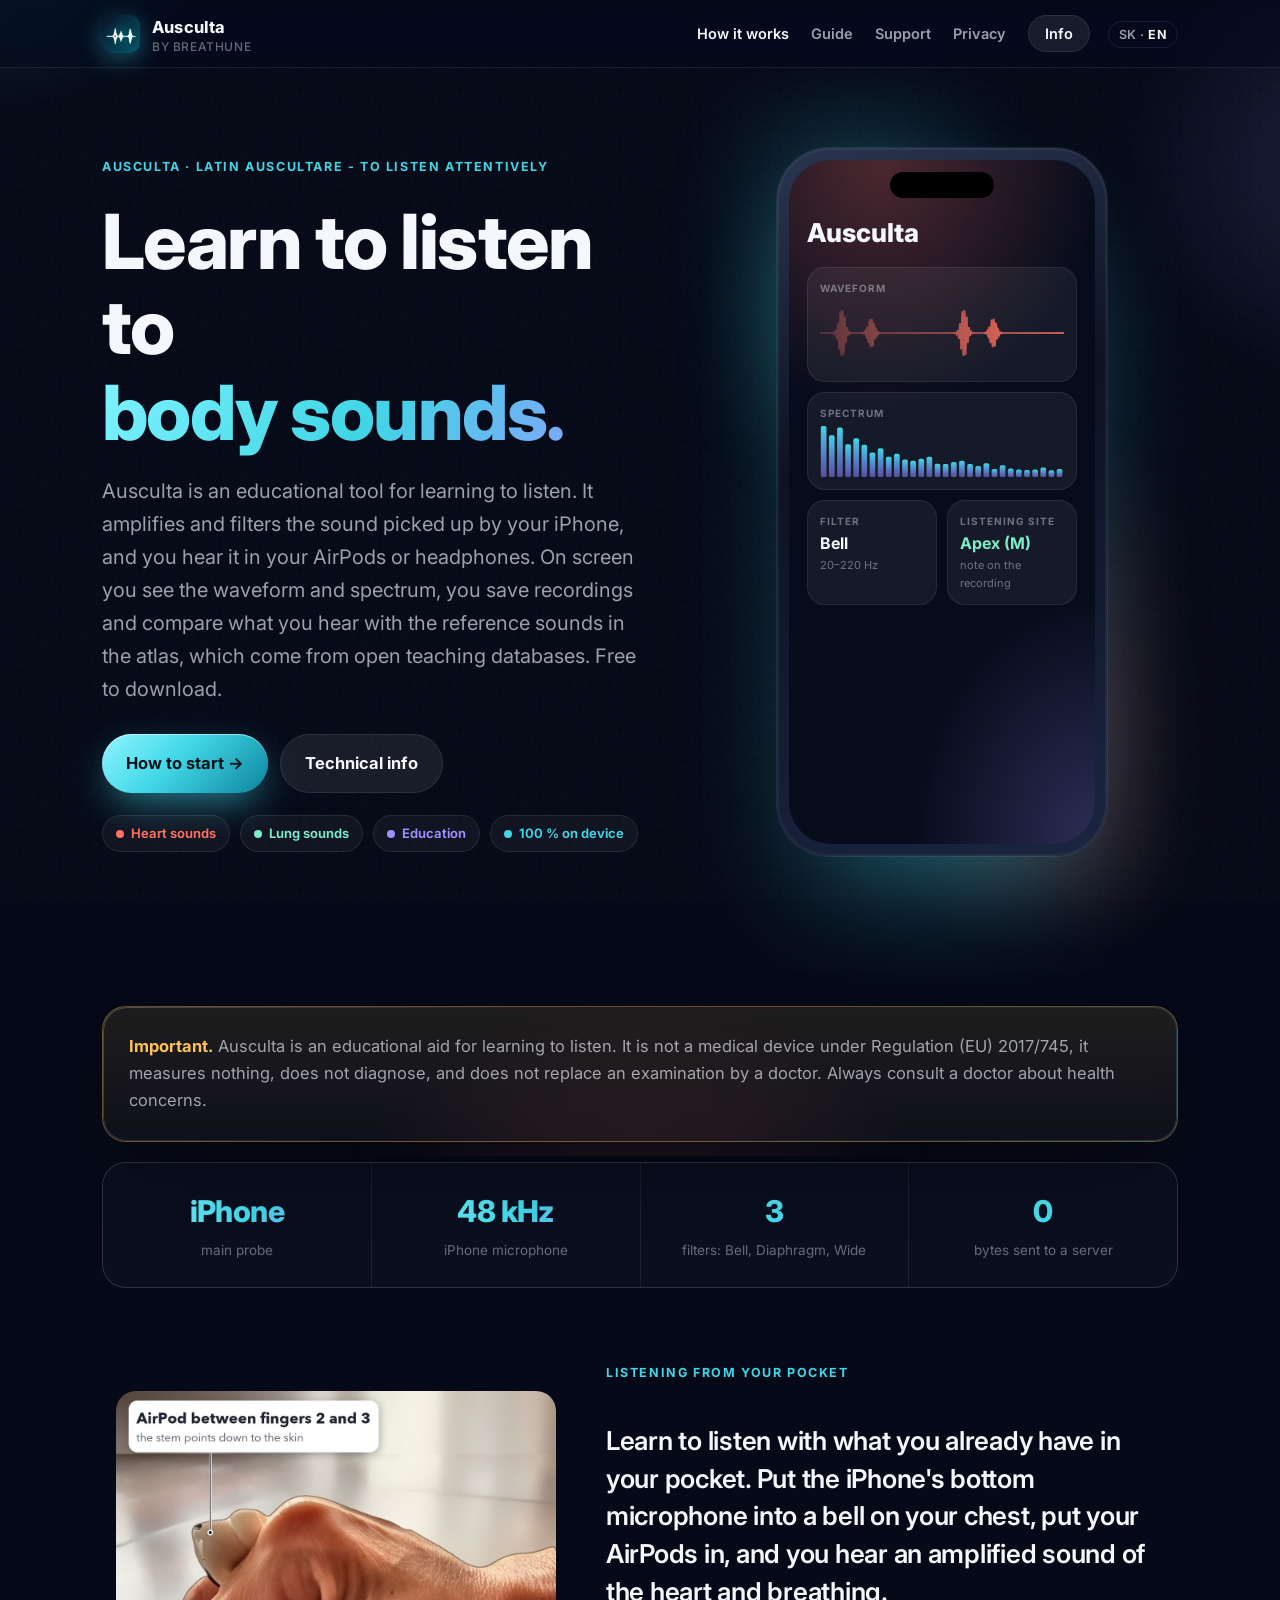
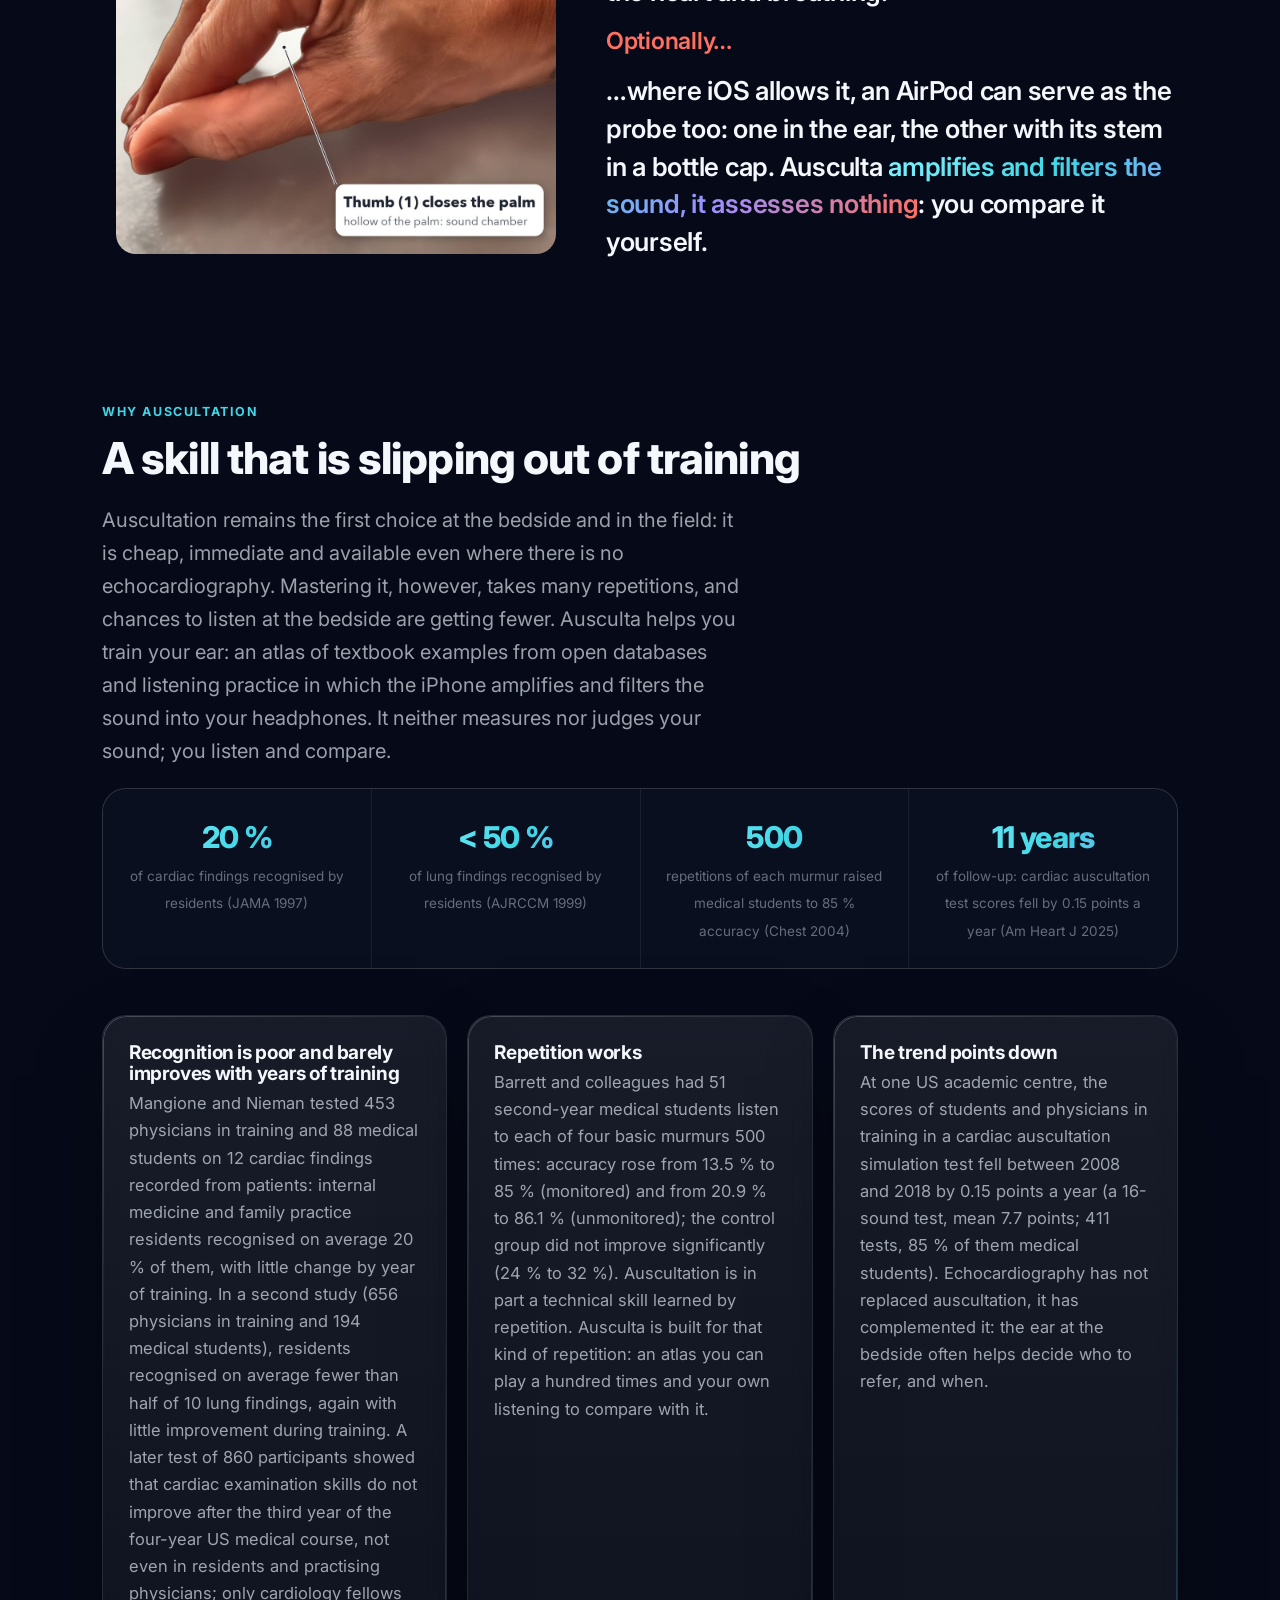
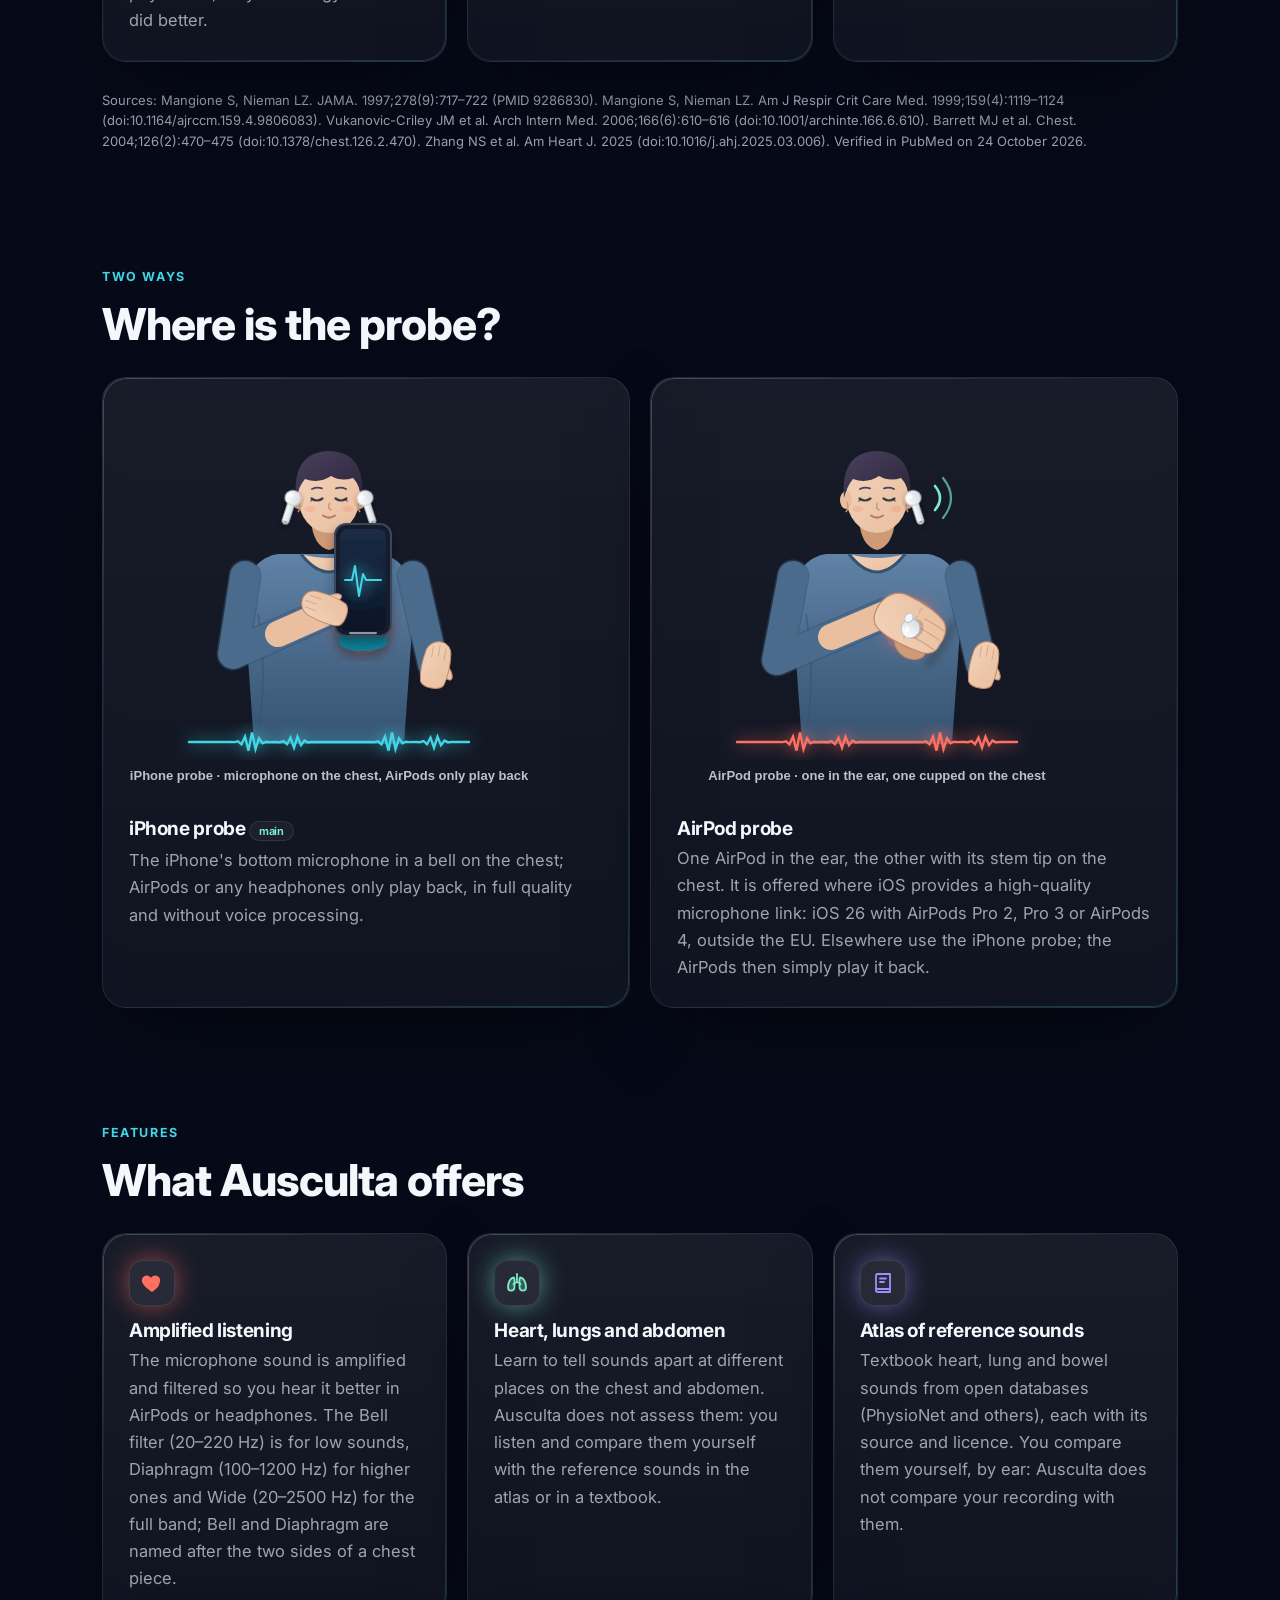
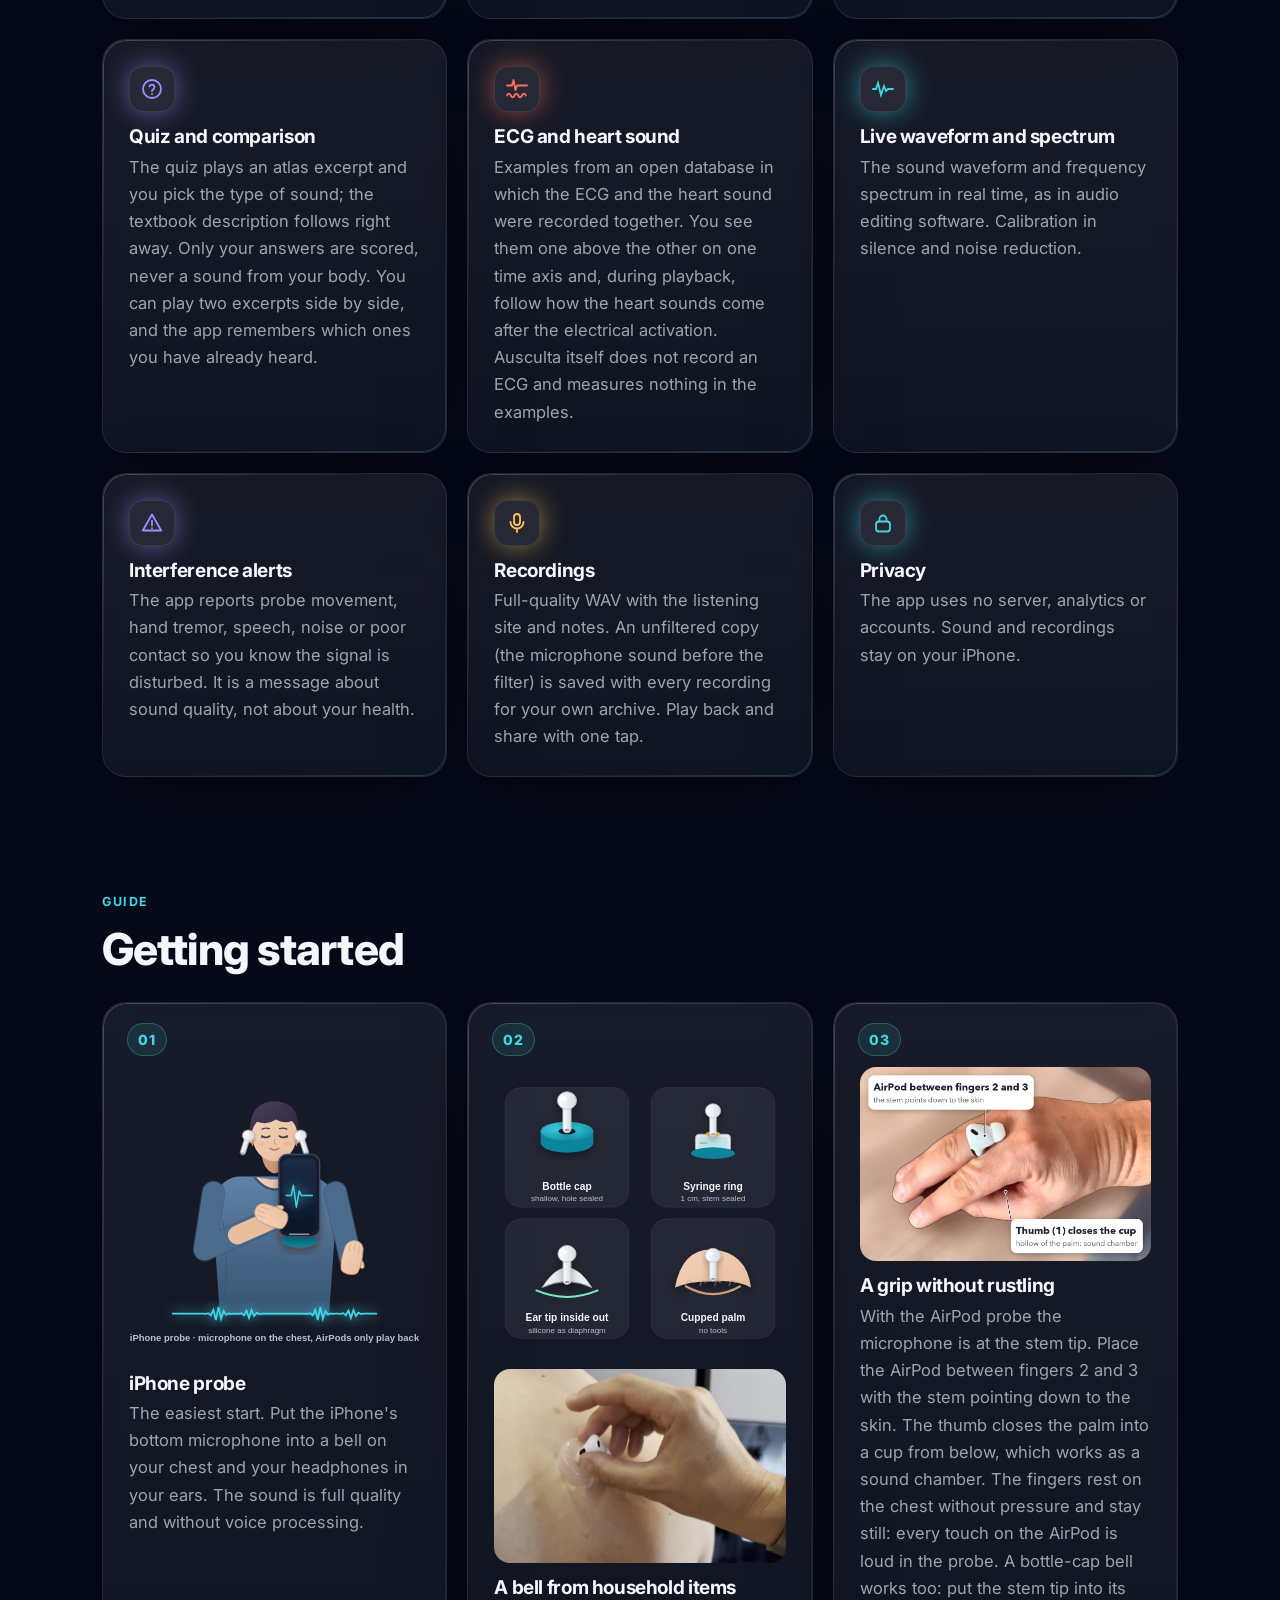
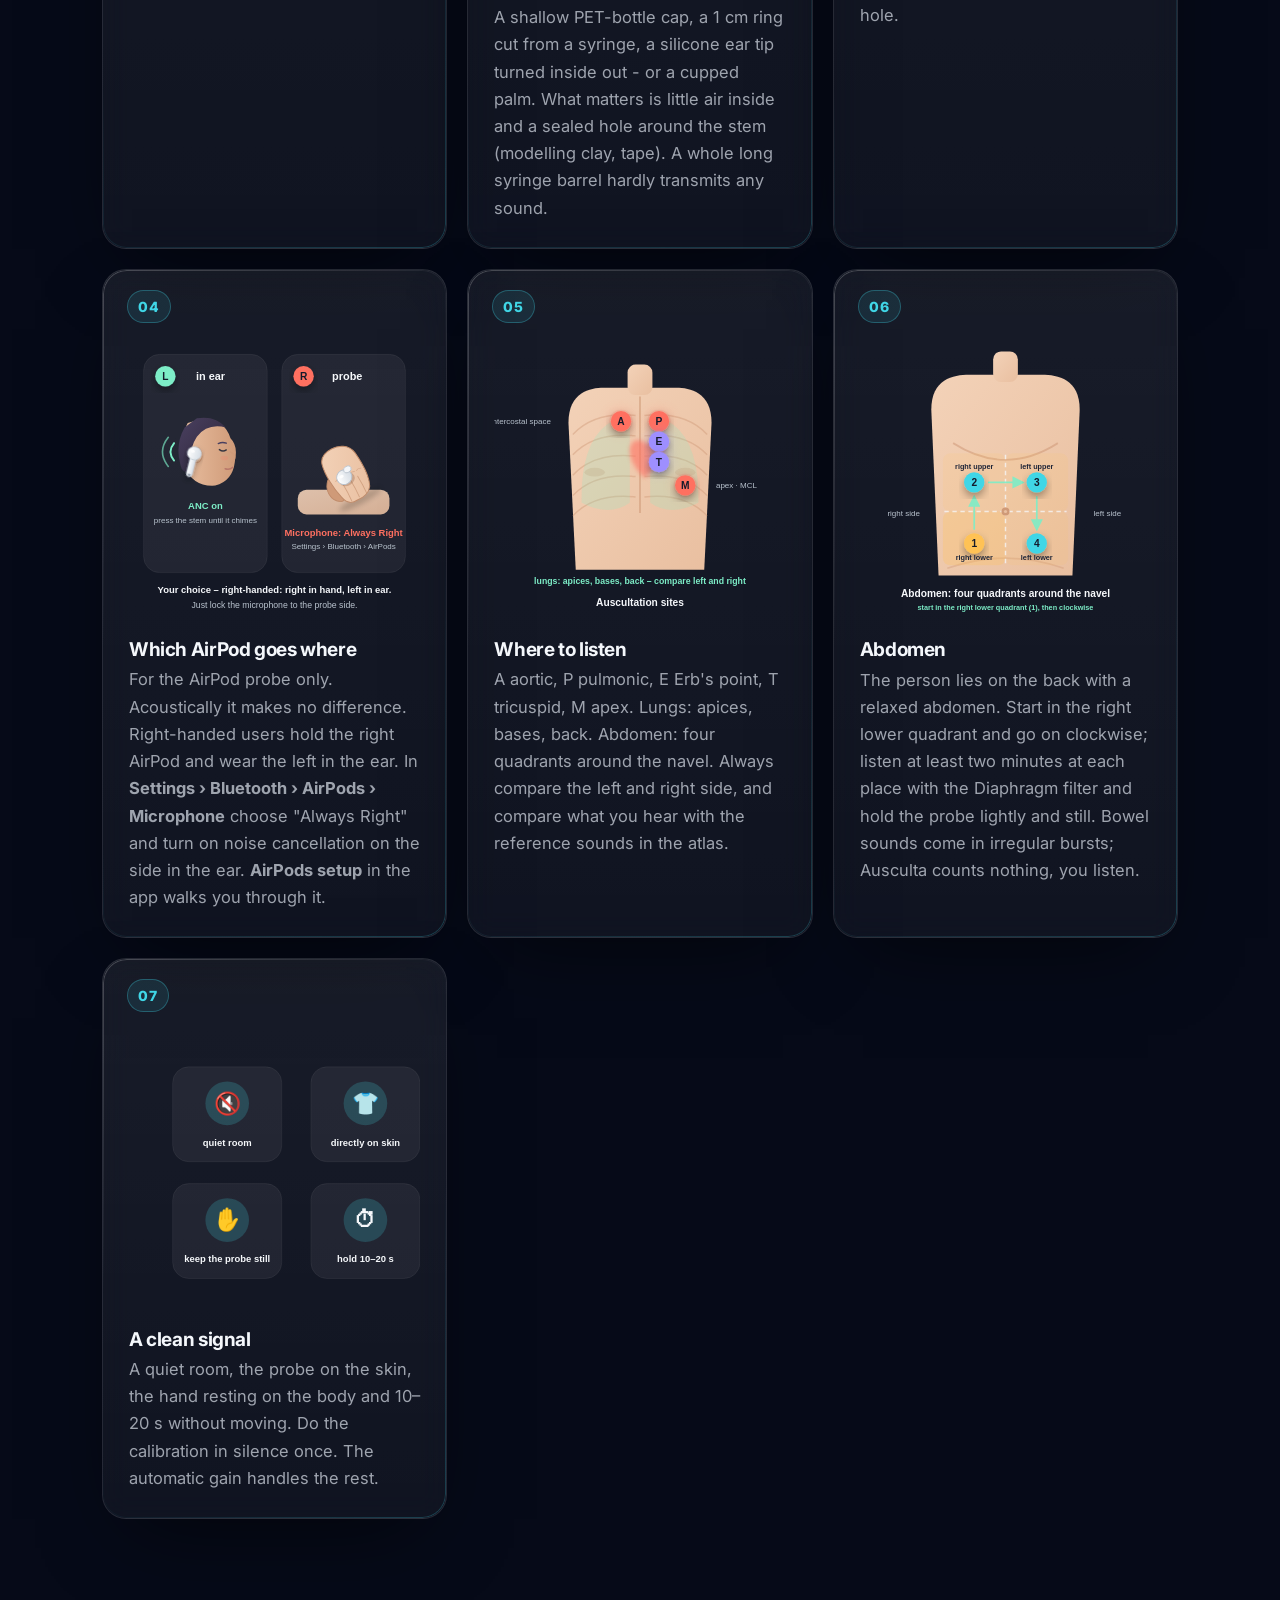
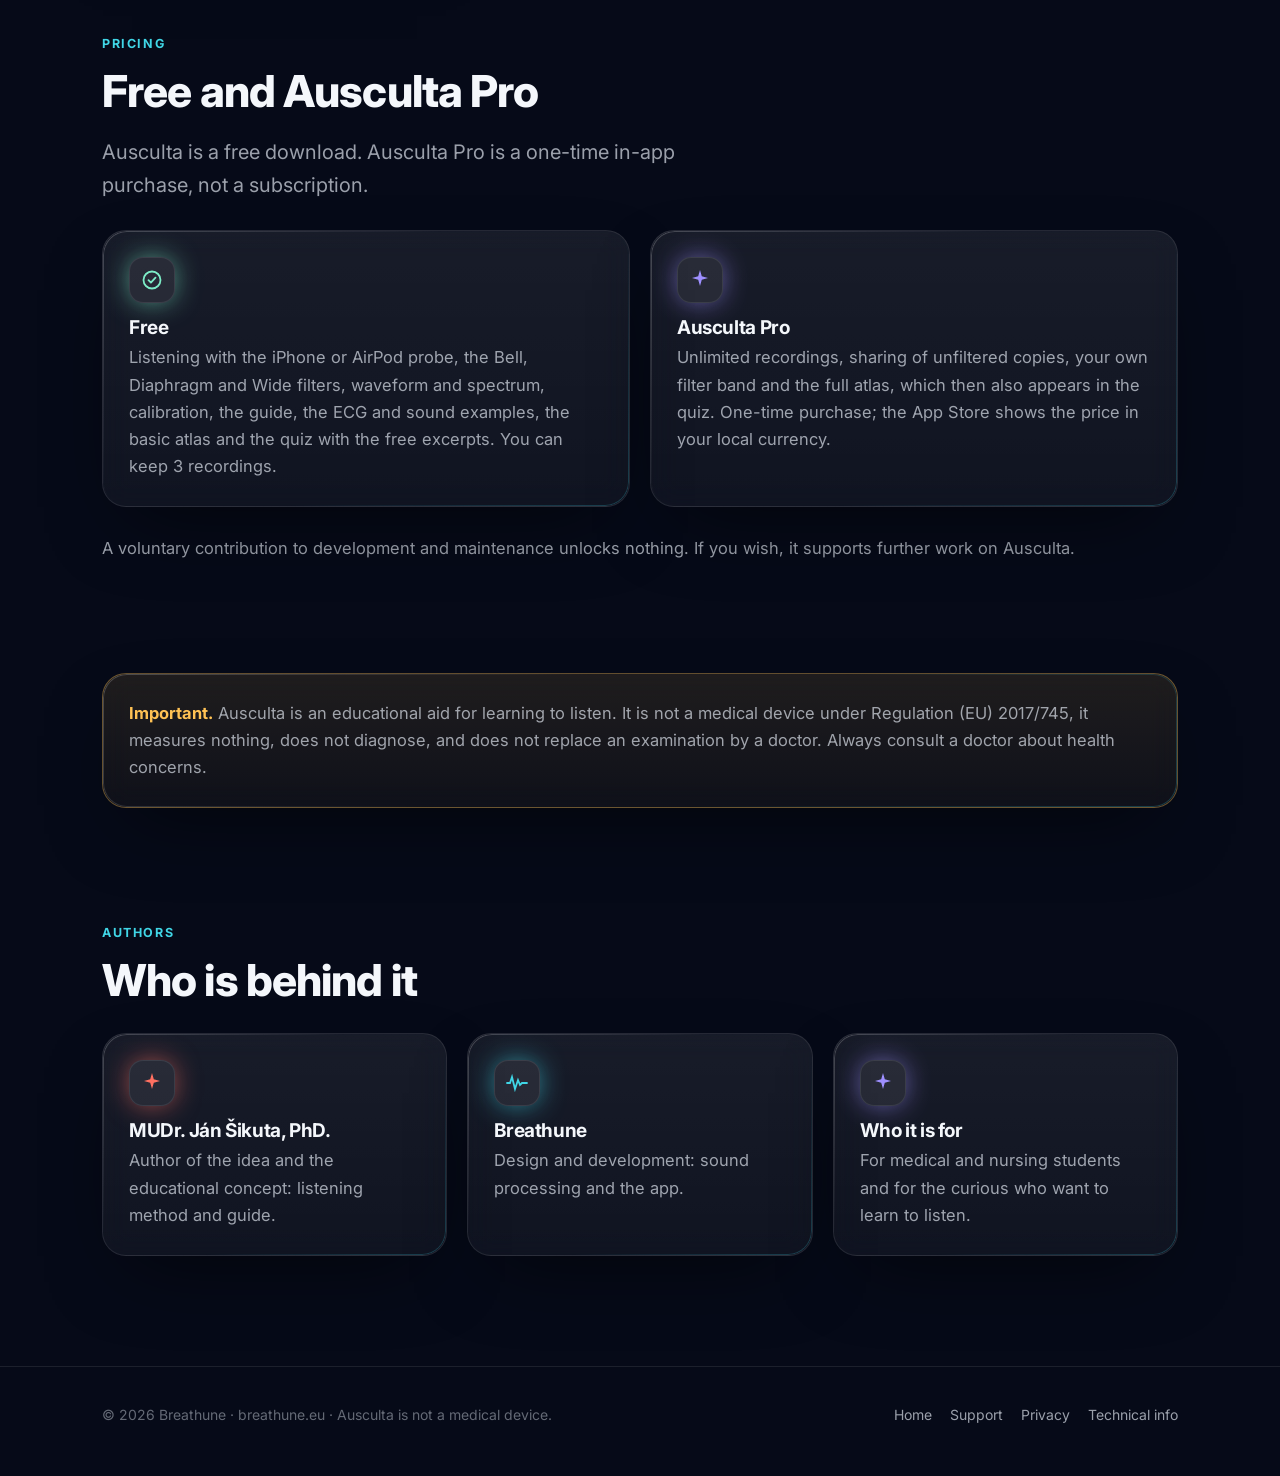
==== en/index.html @ 0be6cdd2 "Návod: fotka AirPodu v zvone" ====
<!doctype html>
<html lang="en">
<head>
<meta charset="utf-8">
<meta name="viewport" content="width=device-width,initial-scale=1,viewport-fit=cover">
<title>Ausculta - Auscultation Atlas | Breathune</title>
<meta name="description" content="Ausculta is an educational aid for learning to listen: amplified and filtered listening through iPhone and AirPods, waveform, spectrum, recordings and an atlas of reference sounds from open teaching databases. Not a medical device.">
<meta name="theme-color" content="#060a18">
<meta property="og:title" content="Ausculta - Auscultation Atlas | Breathune">
<meta property="og:description" content="Ausculta is an educational aid for learning to listen: amplified and filtered listening through iPhone and AirPods, waveform, spectrum, recordings and an atlas of reference sounds from open teaching databases. Not a medical device.">
<meta property="og:image" content="../assets/icon.png">
<link rel="icon" href="../assets/icon.png">
<link rel="apple-touch-icon" href="../assets/icon.png">
<link rel="preconnect" href="https://fonts.googleapis.com"><link rel="preconnect" href="https://fonts.gstatic.com" crossorigin>
<link href="https://fonts.googleapis.com/css2?family=Inter:wght@400;500;600;700;800&display=swap" rel="stylesheet">
<link rel="stylesheet" href="../assets/style.css">
<link rel="alternate" hreflang="sk" href="../index.html"><link rel="alternate" hreflang="en" href="../en/index.html">
</head>
<body>
<header class="nav"><div class="wrap">
<a class="brand" href="index.html"><img src="../assets/icon.png" alt=""><span>Ausculta<small>by Breathune</small></span></a>
<nav><a href="index.html#ako" class="on">How it works</a><a href="index.html#navod">Guide</a><a href="support.html">Support</a><a href="privacy.html">Privacy</a><a href="methodology.html" class="cta">Info</a><a class="lang" href="../index.html" hreflang="sk" lang="sk" aria-label="Slovenská verzia">SK · <b>EN</b></a></nav>
</div></header>

<main class="wrap">

<section class="hero">
  <div class="reveal">
    <span class="eyebrow">Ausculta · Latin auscultare - to listen attentively</span>
    <h1>Learn to listen to<br><span class="grad">body sounds.</span></h1>
    <p class="lead">Ausculta is an educational tool for learning to listen. It amplifies and filters the sound picked up by your iPhone, and you hear it in your AirPods or headphones. On screen you see the waveform and spectrum, you save recordings and compare what you hear with the reference sounds in the atlas, which come from open teaching databases. Free to download.</p>
    <div class="actions">
      <a class="btn" href="#navod">How to start →</a>
      <a class="btn ghost" href="methodology.html">Technical info</a>
    </div>
    <div class="badges">
      <span class="pill coral"><i style="background:var(--coral)"></i>Heart sounds</span>
      <span class="pill mint"><i style="background:var(--mint)"></i>Lung sounds</span>
      <span class="pill violet"><i style="background:var(--violet)"></i>Education</span>
      <span class="pill teal"><i style="background:var(--teal)"></i>100 % on device</span>
    </div>
  </div>

  <div class="phone reveal" aria-hidden="true">
    <div class="orbs"></div>
    <div class="screen">
      <div class="island"></div>
      <div class="title">Ausculta</div>
      <div class="mini"><div class="lbl">Waveform</div><div class="ecg" style="height:72px"><svg viewBox="0 0 600 96" preserveAspectRatio="none"><defs><linearGradient id="g" x1="0" x2="1"><stop offset="0" stop-color="#ff7061" stop-opacity=".25"/><stop offset=".5" stop-color="#ff7061"/><stop offset="1" stop-color="#ffd0c9"/></linearGradient></defs><polyline points="0.0,48.0 0.5,48.0 1.0,48.0 1.5,48.0 2.0,48.0 2.5,48.0 3.0,48.0 3.5,48.0 4.0,48.0 4.5,48.0 5.0,48.0 5.5,48.0 6.0,48.0 6.5,48.0 7.0,48.0 7.5,48.0 8.0,48.0 8.5,48.0 9.0,48.0 9.5,48.0 10.0,48.0 10.5,48.0 11.0,48.0 11.5,48.0 12.0,48.0 12.5,48.0 13.0,48.0 13.5,48.0 14.0,47.9 14.5,48.0 15.0,48.2 15.5,48.2 16.0,47.9 16.5,47.4 17.0,47.5 17.5,48.6 18.0,49.8 18.5,48.9 19.0,45.7 19.5,43.8 20.0,47.3 20.5,54.2 21.0,55.8 21.5,46.6 22.0,34.9 22.5,36.8 23.0,55.0 23.5,69.8 24.0,59.8 24.5,32.1 25.0,19.1 25.5,40.2 26.0,73.3 26.5,78.5 27.0,48.0 27.5,17.5 28.0,22.7 28.5,55.8 29.0,76.9 29.5,63.9 30.0,36.2 30.5,26.2 31.0,41.0 31.5,59.2 32.0,61.1 32.5,49.4 33.0,40.2 33.5,41.8 34.0,48.7 34.5,52.2 35.0,50.3 35.5,47.1 36.0,46.2 36.5,47.4 37.0,48.5 37.5,48.6 38.0,48.1 38.5,47.8 39.0,47.8 39.5,48.0 40.0,48.1 40.5,48.0 41.0,48.0 41.5,48.0 42.0,48.0 42.5,48.0 43.0,48.0 43.5,48.0 44.0,48.0 44.5,48.0 45.0,48.0 45.5,48.0 46.0,48.0 46.5,48.0 47.0,48.0 47.5,48.0 48.0,48.0 48.5,48.0 49.0,48.0 49.5,48.0 50.0,48.0 50.5,48.0 51.0,48.1 51.5,48.1 52.0,47.9 52.5,47.6 53.0,47.7 53.5,48.4 54.0,49.1 54.5,48.6 55.0,46.6 55.5,45.4 56.0,47.6 56.5,51.8 57.0,52.8 57.5,47.1 58.0,39.9 58.5,41.1 59.0,52.3 59.5,61.5 60.0,55.3 60.5,38.1 61.0,30.1 61.5,43.2 62.0,63.7 62.5,66.9 63.0,48.0 63.5,29.1 64.0,32.3 64.5,52.8 65.0,65.9 65.5,57.9 66.0,40.7 66.5,34.5 67.0,43.7 67.5,54.9 68.0,56.1 68.5,48.9 69.0,43.2 69.5,44.2 70.0,48.4 70.5,50.6 71.0,49.4 71.5,47.4 72.0,46.9 72.5,47.6 73.0,48.3 73.5,48.4 74.0,48.1 74.5,47.9 75.0,47.9 75.5,48.0 76.0,48.0 76.5,48.0 77.0,48.0 77.5,48.0 78.0,48.0 78.5,48.0 79.0,48.0 79.5,48.0 80.0,48.0 80.5,48.0 81.0,48.0 81.5,48.0 82.0,48.0 82.5,48.0 83.0,48.0 83.5,48.0 84.0,48.0 84.5,48.0 85.0,48.0 85.5,48.0 86.0,48.0 86.5,48.0 87.0,48.0 87.5,48.0 88.0,48.0 88.5,48.0 89.0,48.0 89.5,48.0 90.0,48.0 90.5,48.0 91.0,48.0 91.5,48.0 92.0,48.0 92.5,48.0 93.0,48.0 93.5,48.0 94.0,48.0 94.5,48.0 95.0,48.0 95.5,48.0 96.0,48.0 96.5,48.0 97.0,48.0 97.5,48.0 98.0,48.0 98.5,48.0 99.0,48.0 99.5,48.0 100.0,48.0 100.5,48.0 101.0,48.0 101.5,48.0 102.0,48.0 102.5,48.0 103.0,48.0 103.5,48.0 104.0,48.0 104.5,48.0 105.0,48.0 105.5,48.0 106.0,48.0 106.5,48.0 107.0,48.0 107.5,48.0 108.0,48.0 108.5,48.0 109.0,48.0 109.5,48.0 110.0,48.0 110.5,48.0 111.0,48.0 111.5,48.0 112.0,48.0 112.5,48.0 113.0,48.0 113.5,48.0 114.0,48.0 114.5,48.0 115.0,48.0 115.5,48.0 116.0,48.0 116.5,48.0 117.0,48.0 117.5,48.0 118.0,48.0 118.5,48.0 119.0,48.0 119.5,48.0 120.0,48.0 120.5,48.0 121.0,48.0 121.5,48.0 122.0,48.0 122.5,48.0 123.0,48.0 123.5,48.0 124.0,48.0 124.5,48.0 125.0,48.0 125.5,48.0 126.0,48.0 126.5,48.0 127.0,48.0 127.5,48.0 128.0,48.0 128.5,48.0 129.0,48.0 129.5,48.0 130.0,48.0 130.5,48.0 131.0,48.0 131.5,48.0 132.0,48.0 132.5,48.0 133.0,48.0 133.5,48.0 134.0,48.0 134.5,48.0 135.0,48.0 135.5,48.0 136.0,48.0 136.5,48.0 137.0,48.0 137.5,48.0 138.0,48.0 138.5,48.0 139.0,48.0 139.5,48.0 140.0,48.0 140.5,48.0 141.0,48.0 141.5,48.0 142.0,48.0 142.5,48.0 143.0,48.0 143.5,48.0 144.0,48.0 144.5,48.0 145.0,48.0 145.5,48.0 146.0,48.0 146.5,48.0 147.0,48.0 147.5,48.0 148.0,48.0 148.5,48.0 149.0,48.0 149.5,48.0 150.0,48.0 150.5,48.0 151.0,48.0 151.5,48.0 152.0,48.0 152.5,48.0 153.0,48.0 153.5,48.0 154.0,48.0 154.5,48.0 155.0,48.0 155.5,48.0 156.0,48.0 156.5,48.0 157.0,48.0 157.5,48.0 158.0,48.0 158.5,48.0 159.0,48.0 159.5,48.0 160.0,48.0 160.5,48.0 161.0,48.0 161.5,48.0 162.0,48.0 162.5,48.0 163.0,48.0 163.5,48.0 164.0,47.9 164.5,48.0 165.0,48.2 165.5,48.2 166.0,47.9 166.5,47.4 167.0,47.5 167.5,48.6 168.0,49.8 168.5,48.9 169.0,45.7 169.5,43.8 170.0,47.3 170.5,54.2 171.0,55.8 171.5,46.6 172.0,34.9 172.5,36.8 173.0,55.0 173.5,69.8 174.0,59.8 174.5,32.1 175.0,19.1 175.5,40.2 176.0,73.3 176.5,78.5 177.0,48.0 177.5,17.5 178.0,22.7 178.5,55.8 179.0,76.9 179.5,63.9 180.0,36.2 180.5,26.2 181.0,41.0 181.5,59.2 182.0,61.1 182.5,49.4 183.0,40.2 183.5,41.8 184.0,48.7 184.5,52.2 185.0,50.3 185.5,47.1 186.0,46.2 186.5,47.4 187.0,48.5 187.5,48.6 188.0,48.1 188.5,47.8 189.0,47.8 189.5,48.0 190.0,48.1 190.5,48.0 191.0,48.0 191.5,48.0 192.0,48.0 192.5,48.0 193.0,48.0 193.5,48.0 194.0,48.0 194.5,48.0 195.0,48.0 195.5,48.0 196.0,48.0 196.5,48.0 197.0,48.0 197.5,48.0 198.0,48.0 198.5,48.0 199.0,48.0 199.5,48.0 200.0,48.0 200.5,48.0 201.0,48.1 201.5,48.1 202.0,47.9 202.5,47.6 203.0,47.7 203.5,48.4 204.0,49.1 204.5,48.6 205.0,46.6 205.5,45.4 206.0,47.6 206.5,51.8 207.0,52.8 207.5,47.1 208.0,39.9 208.5,41.1 209.0,52.3 209.5,61.5 210.0,55.3 210.5,38.1 211.0,30.1 211.5,43.2 212.0,63.7 212.5,66.9 213.0,48.0 213.5,29.1 214.0,32.3 214.5,52.8 215.0,65.9 215.5,57.9 216.0,40.7 216.5,34.5 217.0,43.7 217.5,54.9 218.0,56.1 218.5,48.9 219.0,43.2 219.5,44.2 220.0,48.4 220.5,50.6 221.0,49.4 221.5,47.4 222.0,46.9 222.5,47.6 223.0,48.3 223.5,48.4 224.0,48.1 224.5,47.9 225.0,47.9 225.5,48.0 226.0,48.0 226.5,48.0 227.0,48.0 227.5,48.0 228.0,48.0 228.5,48.0 229.0,48.0 229.5,48.0 230.0,48.0 230.5,48.0 231.0,48.0 231.5,48.0 232.0,48.0 232.5,48.0 233.0,48.0 233.5,48.0 234.0,48.0 234.5,48.0 235.0,48.0 235.5,48.0 236.0,48.0 236.5,48.0 237.0,48.0 237.5,48.0 238.0,48.0 238.5,48.0 239.0,48.0 239.5,48.0 240.0,48.0 240.5,48.0 241.0,48.0 241.5,48.0 242.0,48.0 242.5,48.0 243.0,48.0 243.5,48.0 244.0,48.0 244.5,48.0 245.0,48.0 245.5,48.0 246.0,48.0 246.5,48.0 247.0,48.0 247.5,48.0 248.0,48.0 248.5,48.0 249.0,48.0 249.5,48.0 250.0,48.0 250.5,48.0 251.0,48.0 251.5,48.0 252.0,48.0 252.5,48.0 253.0,48.0 253.5,48.0 254.0,48.0 254.5,48.0 255.0,48.0 255.5,48.0 256.0,48.0 256.5,48.0 257.0,48.0 257.5,48.0 258.0,48.0 258.5,48.0 259.0,48.0 259.5,48.0 260.0,48.0 260.5,48.0 261.0,48.0 261.5,48.0 262.0,48.0 262.5,48.0 263.0,48.0 263.5,48.0 264.0,48.0 264.5,48.0 265.0,48.0 265.5,48.0 266.0,48.0 266.5,48.0 267.0,48.0 267.5,48.0 268.0,48.0 268.5,48.0 269.0,48.0 269.5,48.0 270.0,48.0 270.5,48.0 271.0,48.0 271.5,48.0 272.0,48.0 272.5,48.0 273.0,48.0 273.5,48.0 274.0,48.0 274.5,48.0 275.0,48.0 275.5,48.0 276.0,48.0 276.5,48.0 277.0,48.0 277.5,48.0 278.0,48.0 278.5,48.0 279.0,48.0 279.5,48.0 280.0,48.0 280.5,48.0 281.0,48.0 281.5,48.0 282.0,48.0 282.5,48.0 283.0,48.0 283.5,48.0 284.0,48.0 284.5,48.0 285.0,48.0 285.5,48.0 286.0,48.0 286.5,48.0 287.0,48.0 287.5,48.0 288.0,48.0 288.5,48.0 289.0,48.0 289.5,48.0 290.0,48.0 290.5,48.0 291.0,48.0 291.5,48.0 292.0,48.0 292.5,48.0 293.0,48.0 293.5,48.0 294.0,48.0 294.5,48.0 295.0,48.0 295.5,48.0 296.0,48.0 296.5,48.0 297.0,48.0 297.5,48.0 298.0,48.0 298.5,48.0 299.0,48.0 299.5,48.0 300.0,48.0 300.5,48.0 301.0,48.0 301.5,48.0 302.0,48.0 302.5,48.0 303.0,48.0 303.5,48.0 304.0,48.0 304.5,48.0 305.0,48.0 305.5,48.0 306.0,48.0 306.5,48.0 307.0,48.0 307.5,48.0 308.0,48.0 308.5,48.0 309.0,48.0 309.5,48.0 310.0,48.0 310.5,48.0 311.0,48.0 311.5,48.0 312.0,48.0 312.5,48.0 313.0,48.0 313.5,48.0 314.0,47.9 314.5,48.0 315.0,48.2 315.5,48.2 316.0,47.9 316.5,47.4 317.0,47.5 317.5,48.6 318.0,49.8 318.5,48.9 319.0,45.7 319.5,43.8 320.0,47.3 320.5,54.2 321.0,55.8 321.5,46.6 322.0,34.9 322.5,36.8 323.0,55.0 323.5,69.8 324.0,59.8 324.5,32.1 325.0,19.1 325.5,40.2 326.0,73.3 326.5,78.5 327.0,48.0 327.5,17.5 328.0,22.7 328.5,55.8 329.0,76.9 329.5,63.9 330.0,36.2 330.5,26.2 331.0,41.0 331.5,59.2 332.0,61.1 332.5,49.4 333.0,40.2 333.5,41.8 334.0,48.7 334.5,52.2 335.0,50.3 335.5,47.1 336.0,46.2 336.5,47.4 337.0,48.5 337.5,48.6 338.0,48.1 338.5,47.8 339.0,47.8 339.5,48.0 340.0,48.1 340.5,48.0 341.0,48.0 341.5,48.0 342.0,48.0 342.5,48.0 343.0,48.0 343.5,48.0 344.0,48.0 344.5,48.0 345.0,48.0 345.5,48.0 346.0,48.0 346.5,48.0 347.0,48.0 347.5,48.0 348.0,48.0 348.5,48.0 349.0,48.0 349.5,48.0 350.0,48.0 350.5,48.0 351.0,48.1 351.5,48.1 352.0,47.9 352.5,47.6 353.0,47.7 353.5,48.4 354.0,49.1 354.5,48.6 355.0,46.6 355.5,45.4 356.0,47.6 356.5,51.8 357.0,52.8 357.5,47.1 358.0,39.9 358.5,41.1 359.0,52.3 359.5,61.5 360.0,55.3 360.5,38.1 361.0,30.1 361.5,43.2 362.0,63.7 362.5,66.9 363.0,48.0 363.5,29.1 364.0,32.3 364.5,52.8 365.0,65.9 365.5,57.9 366.0,40.7 366.5,34.5 367.0,43.7 367.5,54.9 368.0,56.1 368.5,48.9 369.0,43.2 369.5,44.2 370.0,48.4 370.5,50.6 371.0,49.4 371.5,47.4 372.0,46.9 372.5,47.6 373.0,48.3 373.5,48.4 374.0,48.1 374.5,47.9 375.0,47.9 375.5,48.0 376.0,48.0 376.5,48.0 377.0,48.0 377.5,48.0 378.0,48.0 378.5,48.0 379.0,48.0 379.5,48.0 380.0,48.0 380.5,48.0 381.0,48.0 381.5,48.0 382.0,48.0 382.5,48.0 383.0,48.0 383.5,48.0 384.0,48.0 384.5,48.0 385.0,48.0 385.5,48.0 386.0,48.0 386.5,48.0 387.0,48.0 387.5,48.0 388.0,48.0 388.5,48.0 389.0,48.0 389.5,48.0 390.0,48.0 390.5,48.0 391.0,48.0 391.5,48.0 392.0,48.0 392.5,48.0 393.0,48.0 393.5,48.0 394.0,48.0 394.5,48.0 395.0,48.0 395.5,48.0 396.0,48.0 396.5,48.0 397.0,48.0 397.5,48.0 398.0,48.0 398.5,48.0 399.0,48.0 399.5,48.0 400.0,48.0 400.5,48.0 401.0,48.0 401.5,48.0 402.0,48.0 402.5,48.0 403.0,48.0 403.5,48.0 404.0,48.0 404.5,48.0 405.0,48.0 405.5,48.0 406.0,48.0 406.5,48.0 407.0,48.0 407.5,48.0 408.0,48.0 408.5,48.0 409.0,48.0 409.5,48.0 410.0,48.0 410.5,48.0 411.0,48.0 411.5,48.0 412.0,48.0 412.5,48.0 413.0,48.0 413.5,48.0 414.0,48.0 414.5,48.0 415.0,48.0 415.5,48.0 416.0,48.0 416.5,48.0 417.0,48.0 417.5,48.0 418.0,48.0 418.5,48.0 419.0,48.0 419.5,48.0 420.0,48.0 420.5,48.0 421.0,48.0 421.5,48.0 422.0,48.0 422.5,48.0 423.0,48.0 423.5,48.0 424.0,48.0 424.5,48.0 425.0,48.0 425.5,48.0 426.0,48.0 426.5,48.0 427.0,48.0 427.5,48.0 428.0,48.0 428.5,48.0 429.0,48.0 429.5,48.0 430.0,48.0 430.5,48.0 431.0,48.0 431.5,48.0 432.0,48.0 432.5,48.0 433.0,48.0 433.5,48.0 434.0,48.0 434.5,48.0 435.0,48.0 435.5,48.0 436.0,48.0 436.5,48.0 437.0,48.0 437.5,48.0 438.0,48.0 438.5,48.0 439.0,48.0 439.5,48.0 440.0,48.0 440.5,48.0 441.0,48.0 441.5,48.0 442.0,48.0 442.5,48.0 443.0,48.0 443.5,48.0 444.0,48.0 444.5,48.0 445.0,48.0 445.5,48.0 446.0,48.0 446.5,48.0 447.0,48.0 447.5,48.0 448.0,48.0 448.5,48.0 449.0,48.0 449.5,48.0 450.0,48.0 450.5,48.0 451.0,48.0 451.5,48.0 452.0,48.0 452.5,48.0 453.0,48.0 453.5,48.0 454.0,48.0 454.5,48.0 455.0,48.0 455.5,48.0 456.0,48.0 456.5,48.0 457.0,48.0 457.5,48.0 458.0,48.0 458.5,48.0 459.0,48.0 459.5,48.0 460.0,48.0 460.5,48.0 461.0,48.0 461.5,48.0 462.0,48.0 462.5,48.0 463.0,48.0 463.5,48.0 464.0,47.9 464.5,48.0 465.0,48.2 465.5,48.2 466.0,47.9 466.5,47.4 467.0,47.5 467.5,48.6 468.0,49.8 468.5,48.9 469.0,45.7 469.5,43.8 470.0,47.3 470.5,54.2 471.0,55.8 471.5,46.6 472.0,34.9 472.5,36.8 473.0,55.0 473.5,69.8 474.0,59.8 474.5,32.1 475.0,19.1 475.5,40.2 476.0,73.3 476.5,78.5 477.0,48.0 477.5,17.5 478.0,22.7 478.5,55.8 479.0,76.9 479.5,63.9 480.0,36.2 480.5,26.2 481.0,41.0 481.5,59.2 482.0,61.1 482.5,49.4 483.0,40.2 483.5,41.8 484.0,48.7 484.5,52.2 485.0,50.3 485.5,47.1 486.0,46.2 486.5,47.4 487.0,48.5 487.5,48.6 488.0,48.1 488.5,47.8 489.0,47.8 489.5,48.0 490.0,48.1 490.5,48.0 491.0,48.0 491.5,48.0 492.0,48.0 492.5,48.0 493.0,48.0 493.5,48.0 494.0,48.0 494.5,48.0 495.0,48.0 495.5,48.0 496.0,48.0 496.5,48.0 497.0,48.0 497.5,48.0 498.0,48.0 498.5,48.0 499.0,48.0 499.5,48.0 500.0,48.0 500.5,48.0 501.0,48.1 501.5,48.1 502.0,47.9 502.5,47.6 503.0,47.7 503.5,48.4 504.0,49.1 504.5,48.6 505.0,46.6 505.5,45.4 506.0,47.6 506.5,51.8 507.0,52.8 507.5,47.1 508.0,39.9 508.5,41.1 509.0,52.3 509.5,61.5 510.0,55.3 510.5,38.1 511.0,30.1 511.5,43.2 512.0,63.7 512.5,66.9 513.0,48.0 513.5,29.1 514.0,32.3 514.5,52.8 515.0,65.9 515.5,57.9 516.0,40.7 516.5,34.5 517.0,43.7 517.5,54.9 518.0,56.1 518.5,48.9 519.0,43.2 519.5,44.2 520.0,48.4 520.5,50.6 521.0,49.4 521.5,47.4 522.0,46.9 522.5,47.6 523.0,48.3 523.5,48.4 524.0,48.1 524.5,47.9 525.0,47.9 525.5,48.0 526.0,48.0 526.5,48.0 527.0,48.0 527.5,48.0 528.0,48.0 528.5,48.0 529.0,48.0 529.5,48.0 530.0,48.0 530.5,48.0 531.0,48.0 531.5,48.0 532.0,48.0 532.5,48.0 533.0,48.0 533.5,48.0 534.0,48.0 534.5,48.0 535.0,48.0 535.5,48.0 536.0,48.0 536.5,48.0 537.0,48.0 537.5,48.0 538.0,48.0 538.5,48.0 539.0,48.0 539.5,48.0 540.0,48.0 540.5,48.0 541.0,48.0 541.5,48.0 542.0,48.0 542.5,48.0 543.0,48.0 543.5,48.0 544.0,48.0 544.5,48.0 545.0,48.0 545.5,48.0 546.0,48.0 546.5,48.0 547.0,48.0 547.5,48.0 548.0,48.0 548.5,48.0 549.0,48.0 549.5,48.0 550.0,48.0 550.5,48.0 551.0,48.0 551.5,48.0 552.0,48.0 552.5,48.0 553.0,48.0 553.5,48.0 554.0,48.0 554.5,48.0 555.0,48.0 555.5,48.0 556.0,48.0 556.5,48.0 557.0,48.0 557.5,48.0 558.0,48.0 558.5,48.0 559.0,48.0 559.5,48.0 560.0,48.0 560.5,48.0 561.0,48.0 561.5,48.0 562.0,48.0 562.5,48.0 563.0,48.0 563.5,48.0 564.0,48.0 564.5,48.0 565.0,48.0 565.5,48.0 566.0,48.0 566.5,48.0 567.0,48.0 567.5,48.0 568.0,48.0 568.5,48.0 569.0,48.0 569.5,48.0 570.0,48.0 570.5,48.0 571.0,48.0 571.5,48.0 572.0,48.0 572.5,48.0 573.0,48.0 573.5,48.0 574.0,48.0 574.5,48.0 575.0,48.0 575.5,48.0 576.0,48.0 576.5,48.0 577.0,48.0 577.5,48.0 578.0,48.0 578.5,48.0 579.0,48.0 579.5,48.0 580.0,48.0 580.5,48.0 581.0,48.0 581.5,48.0 582.0,48.0 582.5,48.0 583.0,48.0 583.5,48.0 584.0,48.0 584.5,48.0 585.0,48.0 585.5,48.0 586.0,48.0 586.5,48.0 587.0,48.0 587.5,48.0 588.0,48.0 588.5,48.0 589.0,48.0 589.5,48.0 590.0,48.0 590.5,48.0 591.0,48.0 591.5,48.0 592.0,48.0 592.5,48.0 593.0,48.0 593.5,48.0 594.0,48.0 594.5,48.0 595.0,48.0 595.5,48.0 596.0,48.0 596.5,48.0 597.0,48.0 597.5,48.0 598.0,48.0 598.5,48.0 599.0,48.0 599.5,48.0 600.0,48.0" fill="none" stroke="url(#g)" stroke-width="2.2"/></svg></div></div>
      <div class="mini"><div class="lbl">Spectrum</div><svg viewBox="0 0 300 60" preserveAspectRatio="none" style="width:100%;height:56px;display:block"><defs><linearGradient id="sp" x1="0" x2="0" y1="0" y2="1"><stop offset="0" stop-color="#40d6e6"/><stop offset="1" stop-color="#8b7bff" stop-opacity=".55"/></linearGradient></defs><rect x="1" y="5.3" width="7" height="54.7" rx="2" fill="url(#sp)"/><rect x="11" y="15.2" width="7" height="44.8" rx="2" fill="url(#sp)"/><rect x="21" y="7.0" width="7" height="53.0" rx="2" fill="url(#sp)"/><rect x="31" y="24.9" width="7" height="35.1" rx="2" fill="url(#sp)"/><rect x="41" y="18.6" width="7" height="41.4" rx="2" fill="url(#sp)"/><rect x="51" y="25.5" width="7" height="34.5" rx="2" fill="url(#sp)"/><rect x="61" y="33.7" width="7" height="26.3" rx="2" fill="url(#sp)"/><rect x="71" y="29.1" width="7" height="30.9" rx="2" fill="url(#sp)"/><rect x="81" y="38.3" width="7" height="21.7" rx="2" fill="url(#sp)"/><rect x="91" y="35.0" width="7" height="25.0" rx="2" fill="url(#sp)"/><rect x="101" y="41.3" width="7" height="18.7" rx="2" fill="url(#sp)"/><rect x="111" y="42.6" width="7" height="17.4" rx="2" fill="url(#sp)"/><rect x="121" y="40.5" width="7" height="19.5" rx="2" fill="url(#sp)"/><rect x="131" y="38.2" width="7" height="21.8" rx="2" fill="url(#sp)"/><rect x="141" y="45.9" width="7" height="14.1" rx="2" fill="url(#sp)"/><rect x="151" y="46.0" width="7" height="14.0" rx="2" fill="url(#sp)"/><rect x="161" y="43.9" width="7" height="16.1" rx="2" fill="url(#sp)"/><rect x="171" y="42.7" width="7" height="17.3" rx="2" fill="url(#sp)"/><rect x="181" y="46.2" width="7" height="13.8" rx="2" fill="url(#sp)"/><rect x="191" y="48.1" width="7" height="11.9" rx="2" fill="url(#sp)"/><rect x="201" y="45.3" width="7" height="14.7" rx="2" fill="url(#sp)"/><rect x="211" y="51.3" width="7" height="8.7" rx="2" fill="url(#sp)"/><rect x="221" y="47.4" width="7" height="12.6" rx="2" fill="url(#sp)"/><rect x="231" y="50.9" width="7" height="9.1" rx="2" fill="url(#sp)"/><rect x="241" y="52.0" width="7" height="8.0" rx="2" fill="url(#sp)"/><rect x="251" y="52.4" width="7" height="7.6" rx="2" fill="url(#sp)"/><rect x="261" y="51.9" width="7" height="8.1" rx="2" fill="url(#sp)"/><rect x="271" y="49.9" width="7" height="10.1" rx="2" fill="url(#sp)"/><rect x="281" y="52.9" width="7" height="7.1" rx="2" fill="url(#sp)"/><rect x="291" y="51.5" width="7" height="8.5" rx="2" fill="url(#sp)"/></svg></div>
      <div class="row2">
        <div class="mini"><div class="lbl">Filter</div><div style="font-weight:700;font-size:16px">Bell</div><div style="color:var(--faint);font-size:11px">20–220 Hz</div></div>
        <div class="mini"><div class="lbl">Listening site</div><div style="font-weight:700;font-size:16px;color:var(--mint)">Apex (M)</div><div style="color:var(--faint);font-size:11px">note on the recording</div></div>
      </div>
    </div>
  </div>
</section>

<div class="card notice reveal" style="margin-top:20px"><b>Important.</b> <span class="muted">Ausculta is an educational aid for learning to listen. It is not a medical device under Regulation (EU) 2017/745, it measures nothing, does not diagnose, and does not replace an examination by a doctor. Always consult a doctor about health concerns.</span></div>

<div class="band reveal" style="margin-top:20px">
  <div><b class="grad">iPhone</b><span>main probe</span></div>
  <div><b class="grad">48 kHz</b><span>iPhone microphone</span></div>
  <div><b class="grad">3</b><span>filters: Bell, Diaphragm, Wide</span></div>
  <div><b class="grad">0</b><span>bytes sent to a server</span></div>
</div>

<section class="story reveal" id="pribeh">
  <img src="../assets/img/en/grip-photo-side.jpg" alt="Holding the AirPod probe: the AirPod between fingers 2 and 3, the thumb closes the palm into a cup" style="width:100%;max-width:440px;justify-self:center;border-radius:20px" loading="lazy">
  <div>
    <span class="eyebrow">Listening from your pocket</span>
    <p class="quote">Learn to listen with what you already have in your pocket. Put the iPhone's bottom microphone into a bell on your chest, put your AirPods in, and you hear an amplified sound of the heart and breathing.
    <span class="or">Optionally…</span>
    …where iOS allows it, an AirPod can serve as the probe too: one in the ear, the other with its stem in a bottle cap. Ausculta <em>amplifies and filters the sound, it assesses nothing</em>: you compare it yourself.</p>
  </div>
</section>

<section id="preco" class="reveal">
  <span class="eyebrow">Why auscultation</span>
  <h2>A skill that is slipping out of training</h2>
  <p class="lead">Auscultation remains the first choice at the bedside and in the field: it is cheap, immediate and available even where there is no echocardiography. Mastering it, however, takes many repetitions, and chances to listen at the bedside are getting fewer. Ausculta helps you train your ear: an atlas of textbook examples from open databases and listening practice in which the iPhone amplifies and filters the sound into your headphones. It neither measures nor judges your sound; you listen and compare.</p>
  <div class="band" style="margin-top:20px">
    <div><b class="grad">20 %</b><span>of cardiac findings recognised by residents (JAMA 1997)</span></div>
    <div><b class="grad">&lt; 50 %</b><span>of lung findings recognised by residents (AJRCCM 1999)</span></div>
    <div><b class="grad">500</b><span>repetitions of each murmur raised medical students to 85 % accuracy (Chest 2004)</span></div>
    <div><b class="grad">11 years</b><span>of follow-up: cardiac auscultation test scores fell by 0.15 points a year (Am Heart J 2025)</span></div>
  </div>
  <div class="grid">
    <div class="card"><h3>Recognition is poor and barely improves with years of training</h3><p>Mangione and Nieman tested 453 physicians in training and 88 medical students on 12 cardiac findings recorded from patients: internal medicine and family practice residents recognised on average 20 % of them, with little change by year of training. In a second study (656 physicians in training and 194 medical students), residents recognised on average fewer than half of 10 lung findings, again with little improvement during training. A later test of 860 participants showed that cardiac examination skills do not improve after the third year of the four-year US medical course, not even in residents and practising physicians; only cardiology fellows did better.</p></div>
    <div class="card"><h3>Repetition works</h3><p>Barrett and colleagues had 51 second-year medical students listen to each of four basic murmurs 500 times: accuracy rose from 13.5 % to 85 % (monitored) and from 20.9 % to 86.1 % (unmonitored); the control group did not improve significantly (24 % to 32 %). Auscultation is in part a technical skill learned by repetition. Ausculta is built for that kind of repetition: an atlas you can play a hundred times and your own listening to compare with it.</p></div>
    <div class="card"><h3>The trend points down</h3><p>At one US academic centre, the scores of students and physicians in training in a cardiac auscultation simulation test fell between 2008 and 2018 by 0.15 points a year (a 16-sound test, mean 7.7 points; 411 tests, 85 % of them medical students). Echocardiography has not replaced auscultation, it has complemented it: the ear at the bedside often helps decide who to refer, and when.</p></div>
  </div>
  <p class="muted" style="font-size:13px;line-height:1.6">Sources: Mangione S, Nieman LZ. JAMA. 1997;278(9):717–722 (PMID 9286830). Mangione S, Nieman LZ. Am J Respir Crit Care Med. 1999;159(4):1119–1124 (doi:10.1164/ajrccm.159.4.9806083). Vukanovic-Criley JM et al. Arch Intern Med. 2006;166(6):610–616 (doi:10.1001/archinte.166.6.610). Barrett MJ et al. Chest. 2004;126(2):470–475 (doi:10.1378/chest.126.2.470). Zhang NS et al. Am Heart J. 2025 (doi:10.1016/j.ahj.2025.03.006). Verified in PubMed on 24 October 2026.</p>
</section>

<section id="ako" class="reveal">
  <span class="eyebrow">Two ways</span>
  <h2>Where is the probe?</h2>
  <div class="grid two">
    <div class="card lift"><img src="../assets/img/en/probe-iphone.svg" alt="iPhone probe"><h3>iPhone probe <span class="pill mint" style="padding:3px 9px;font-size:11px">main</span></h3><p>The iPhone's bottom microphone in a bell on the chest; AirPods or any headphones only play back, in full quality and without voice processing.</p></div>
    <div class="card lift"><img src="../assets/img/en/probe-airpod.svg" alt="AirPod probe"><h3>AirPod probe</h3><p>One AirPod in the ear, the other with its stem tip on the chest. It is offered where iOS provides a high-quality microphone link: iOS 26 with AirPods Pro 2, Pro 3 or AirPods 4, outside the EU. Elsewhere use the iPhone probe; the AirPods then simply play it back.</p></div>
  </div>
</section>

<section class="reveal">
  <span class="eyebrow">Features</span>
  <h2>What Ausculta offers</h2>
  <div class="grid">
    <div class="card lift"><div class="chip coral"><svg viewBox="0 0 24 24" fill="currentColor"><path d="M12 21s-7.5-4.6-9.6-9.2C.8 8.3 3 4.5 6.7 4.5c2 0 3.5 1.1 4.3 2.5.8-1.4 2.3-2.5 4.3-2.5 3.7 0 5.9 3.8 4.3 7.3C19.5 16.4 12 21 12 21z"/></svg></div><h3>Amplified listening</h3><p>The microphone sound is amplified and filtered so you hear it better in AirPods or headphones. The Bell filter (20–220 Hz) is for low sounds, Diaphragm (100–1200 Hz) for higher ones and Wide (20–2500 Hz) for the full band; Bell and Diaphragm are named after the two sides of a chest piece.</p></div>
    <div class="card lift"><div class="chip mint"><svg viewBox="0 0 24 24" fill="none" stroke="currentColor" stroke-width="1.8" stroke-linecap="round"><path d="M12 3v8m0 0c-1.5 0-2.5 1-3.5 2.2M12 11c1.5 0 2.5 1 3.5 2.2"/><path d="M8.5 6.5C5 7 3 12 3 16.5c0 2 1.2 3.2 3 3.2 2.6 0 3.5-2 3.5-4.5V9c0-1.5-.4-2.6-1-2.5zM15.5 6.5C19 7 21 12 21 16.5c0 2-1.2 3.2-3 3.2-2.6 0-3.5-2-3.5-4.5V9c0-1.5.4-2.6 1-2.5z" fill="currentColor" fill-opacity=".25"/></svg></div><h3>Heart, lungs and abdomen</h3><p>Learn to tell sounds apart at different places on the chest and abdomen. Ausculta does not assess them: you listen and compare them yourself with the reference sounds in the atlas or in a textbook.</p></div>
    <div class="card lift"><div class="chip violet"><svg viewBox="0 0 24 24" fill="none" stroke="currentColor" stroke-width="1.8" stroke-linecap="round" stroke-linejoin="round"><path d="M5 4.5A1.5 1.5 0 0 1 6.5 3H19v15H6.5A1.5 1.5 0 0 0 5 19.5z"/><path d="M5 19.5A1.5 1.5 0 0 0 6.5 21H19v-3"/><path d="M9 7.5h6M9 11h4"/></svg></div><h3>Atlas of reference sounds</h3><p>Textbook heart, lung and bowel sounds from open databases (PhysioNet and others), each with its source and licence. You compare them yourself, by ear: Ausculta does not compare your recording with them.</p></div>
    <div class="card lift"><div class="chip violet"><svg viewBox="0 0 24 24" fill="none" stroke="currentColor" stroke-width="1.8" stroke-linecap="round" stroke-linejoin="round"><circle cx="12" cy="12" r="9"/><path d="M9.5 9.3a2.6 2.6 0 0 1 5 1c0 1.7-2.5 2.2-2.5 3.7"/><path d="M12 17h.01"/></svg></div><h3>Quiz and comparison</h3><p>The quiz plays an atlas excerpt and you pick the type of sound; the textbook description follows right away. Only your answers are scored, never a sound from your body. You can play two excerpts side by side, and the app remembers which ones you have already heard.</p></div>
    <div class="card lift"><div class="chip coral"><svg viewBox="0 0 24 24" fill="none" stroke="currentColor" stroke-width="1.8" stroke-linecap="round" stroke-linejoin="round"><path d="M2 8.5h5l1.5-5.5 2 10 1.5-4.5H22"/><path d="M2 18.5c1.25-2.6 2.5-2.6 3.75 0s2.5 2.6 3.75 0 2.5-2.6 3.75 0 2.5 2.6 3.75 0 2.5-2.6 3.75 0"/></svg></div><h3>ECG and heart sound</h3><p>Examples from an open database in which the ECG and the heart sound were recorded together. You see them one above the other on one time axis and, during playback, follow how the heart sounds come after the electrical activation. Ausculta itself does not record an ECG and measures nothing in the examples.</p></div>
    <div class="card lift"><div class="chip teal"><svg viewBox="0 0 24 24" fill="none" stroke="currentColor" stroke-width="1.8" stroke-linecap="round"><path d="M2 12h3l2-6 3 12 3-9 2 5 2-2h5"/></svg></div><h3>Live waveform and spectrum</h3><p>The sound waveform and frequency spectrum in real time, as in audio editing software. Calibration in silence and noise reduction.</p></div>
    <div class="card lift"><div class="chip violet"><svg viewBox="0 0 24 24" fill="none" stroke="currentColor" stroke-width="1.8" stroke-linecap="round" stroke-linejoin="round"><path d="M12 3.5 2.8 19.5h18.4z"/><path d="M12 10v4.5M12 17.2v.1"/></svg></div><h3>Interference alerts</h3><p>The app reports probe movement, hand tremor, speech, noise or poor contact so you know the signal is disturbed. It is a message about sound quality, not about your health.</p></div>
    <div class="card lift"><div class="chip amber"><svg viewBox="0 0 24 24" fill="none" stroke="currentColor" stroke-width="1.8" stroke-linecap="round"><rect x="9" y="3" width="6" height="11" rx="3"/><path d="M5.5 11a6.5 6.5 0 0 0 13 0M12 17.5V21"/></svg></div><h3>Recordings</h3><p>Full-quality WAV with the listening site and notes. An unfiltered copy (the microphone sound before the filter) is saved with every recording for your own archive. Play back and share with one tap.</p></div>
    <div class="card lift"><div class="chip teal"><svg viewBox="0 0 24 24" fill="none" stroke="currentColor" stroke-width="1.8"><rect x="5" y="10.5" width="14" height="10" rx="3"/><path d="M8.5 10.5V8a3.5 3.5 0 0 1 7 0v2.5"/></svg></div><h3>Privacy</h3><p>The app uses no server, analytics or accounts. Sound and recordings stay on your iPhone.</p></div>
  </div>
</section>

<section id="navod" class="reveal">
  <span class="eyebrow">Guide</span>
  <h2>Getting started</h2>
  <div class="grid steps">
    <div class="card lift"><img src="../assets/img/en/probe-iphone.svg" alt="iPhone probe"><h3>iPhone probe</h3><p>The easiest start. Put the iPhone's bottom microphone into a bell on your chest and your headphones in your ears. The sound is full quality and without voice processing.</p></div>
    <div class="card lift"><img src="../assets/img/en/bell-kit.svg" alt="Bell"><img src="../assets/img/zvon-airpod.jpg" alt="The tip of an AirPod in a bell made from a clear cap, held on the skin by the fingers" loading="lazy" style="margin-top:10px"><h3>A bell from household items</h3><p>A shallow PET-bottle cap, a 1 cm ring cut from a syringe, a silicone ear tip turned inside out - or a cupped palm. What matters is little air inside and a sealed hole around the stem (modelling clay, tape). A whole long syringe barrel hardly transmits any sound.</p></div>
    <div class="card lift"><img src="../assets/img/en/grip-photo-top.jpg" alt="Grip" loading="lazy"><h3>A grip without rustling</h3><p>With the AirPod probe the microphone is at the stem tip. Place the AirPod between fingers 2 and 3 with the stem pointing down to the skin. The thumb closes the palm into a cup from below, which works as a sound chamber. The fingers rest on the chest without pressure and stay still: every touch on the AirPod is loud in the probe. A bottle-cap bell works too: put the stem tip into its hole.</p></div>
    <div class="card lift"><img src="../assets/img/en/which-side.svg" alt="Which AirPod goes where"><h3>Which AirPod goes where</h3><p>For the AirPod probe only. Acoustically it makes no difference. Right-handed users hold the right AirPod and wear the left in the ear. In <b>Settings › Bluetooth › AirPods › Microphone</b> choose "Always Right" and turn on noise cancellation on the side in the ear. <b>AirPods setup</b> in the app walks you through it.</p></div>
    <div class="card lift"><img src="../assets/img/en/sites.svg" alt="Listening sites"><h3>Where to listen</h3><p>A aortic, P pulmonic, E Erb's point, T tricuspid, M apex. Lungs: apices, bases, back. Abdomen: four quadrants around the navel. Always compare the left and right side, and compare what you hear with the reference sounds in the atlas.</p></div>
    <div class="card lift"><img src="../assets/img/en/abdomen.svg" alt="Abdomen"><h3>Abdomen</h3><p>The person lies on the back with a relaxed abdomen. Start in the right lower quadrant and go on clockwise; listen at least two minutes at each place with the Diaphragm filter and hold the probe lightly and still. Bowel sounds come in irregular bursts; Ausculta counts nothing, you listen.</p></div>
    <div class="card lift"><img src="../assets/img/en/quiet-tips.svg" alt="Tips"><h3>A clean signal</h3><p>A quiet room, the probe on the skin, the hand resting on the body and 10–20 s without moving. Do the calibration in silence once. The automatic gain handles the rest.</p></div>
  </div>
</section>

<section id="pro" class="reveal">
  <span class="eyebrow">Pricing</span>
  <h2>Free and Ausculta Pro</h2>
  <p class="lead">Ausculta is a free download. Ausculta Pro is a one-time in-app purchase, not a subscription.</p>
  <div class="grid">
    <div class="card lift"><div class="chip mint"><svg viewBox="0 0 24 24" fill="none" stroke="currentColor" stroke-width="1.8" stroke-linecap="round" stroke-linejoin="round"><circle cx="12" cy="12" r="8.5"/><path d="m8.5 12.2 2.4 2.4 4.6-5"/></svg></div><h3>Free</h3><p>Listening with the iPhone or AirPod probe, the Bell, Diaphragm and Wide filters, waveform and spectrum, calibration, the guide, the ECG and sound examples, the basic atlas and the quiz with the free excerpts. You can keep 3 recordings.</p></div>
    <div class="card lift"><div class="chip violet"><svg viewBox="0 0 24 24" fill="currentColor"><path d="M12 2l1.8 6.2L20 10l-6.2 1.8L12 18l-1.8-6.2L4 10l6.2-1.8z"/></svg></div><h3>Ausculta Pro</h3><p>Unlimited recordings, sharing of unfiltered copies, your own filter band and the full atlas, which then also appears in the quiz. One-time purchase; the App Store shows the price in your local currency.</p></div>
  </div>
  <p class="muted">A voluntary contribution to development and maintenance unlocks nothing. If you wish, it supports further work on Ausculta.</p>
</section>

<div class="card notice reveal" style="margin-top:20px"><b>Important.</b> <span class="muted">Ausculta is an educational aid for learning to listen. It is not a medical device under Regulation (EU) 2017/745, it measures nothing, does not diagnose, and does not replace an examination by a doctor. Always consult a doctor about health concerns.</span></div>

<section class="reveal">
  <span class="eyebrow">Authors</span>
  <h2>Who is behind it</h2>
  <div class="grid">
    <div class="card lift"><div class="chip coral"><svg viewBox="0 0 24 24" fill="currentColor"><path d="M12 2l1.8 6.2L20 10l-6.2 1.8L12 18l-1.8-6.2L4 10l6.2-1.8z"/></svg></div><h3>MUDr. Ján Šikuta, PhD.</h3><p>Author of the idea and the educational concept: listening method and guide.</p></div>
    <div class="card lift"><div class="chip teal"><svg viewBox="0 0 24 24" fill="none" stroke="currentColor" stroke-width="1.8" stroke-linecap="round"><path d="M2 12h3l2-6 3 12 3-9 2 5 2-2h5"/></svg></div><h3>Breathune</h3><p>Design and development: sound processing and the app.</p></div>
    <div class="card lift"><div class="chip violet"><svg viewBox="0 0 24 24" fill="currentColor"><path d="M12 2l1.8 6.2L20 10l-6.2 1.8L12 18l-1.8-6.2L4 10l6.2-1.8z"/></svg></div><h3>Who it is for</h3><p>For medical and nursing students and for the curious who want to learn to listen.</p></div>
  </div>
</section>

</main>
<footer><div class="wrap">
<span>© 2026 Breathune · breathune.eu · Ausculta is not a medical device.</span>
<span><a href="index.html">Home</a><a href="support.html">Support</a><a href="privacy.html">Privacy</a><a href="methodology.html">Technical info</a></span>
</div></footer>
<script src="../assets/site.js" defer></script>
</body></html>
---- assets/style.css ----
/* Ausculta · breathune.eu — shared stylesheet (index, privacy, support, methodology) */
:root{
  --bg:#060a18; --bg2:#0b1226; --ink:#f4f7fb; --muted:rgba(232,238,248,.66); --faint:rgba(232,238,248,.42);
  --stroke:rgba(255,255,255,.09); --glass:rgba(255,255,255,.045); --glass2:rgba(255,255,255,.075);
  --teal:#40d6e6; --teal-d:#0d849e; --coral:#ff7061; --coral-d:#c7333d; --mint:#7dedc7; --amber:#ffc254; --violet:#9e8fff;
  --radius:24px; --shadow:0 30px 80px -30px rgba(0,0,0,.65);
  --grad:linear-gradient(120deg,#7ff3ff 0%,#40d6e6 30%,#9e8fff 65%,#ff7061 100%);
}
*{box-sizing:border-box}
html{scroll-behavior:smooth;-webkit-text-size-adjust:100%}
body{margin:0;background:var(--bg);color:var(--ink);font:16.5px/1.65 "Inter",-apple-system,BlinkMacSystemFont,"SF Pro Text","Segoe UI",Roboto,sans-serif;overflow-x:hidden;-webkit-font-smoothing:antialiased}
body::before{content:"";position:fixed;inset:-20vmax;z-index:-2;pointer-events:none;
  background:radial-gradient(40vmax 34vmax at 12% 8%,rgba(64,214,230,.22),transparent 60%),
             radial-gradient(36vmax 30vmax at 92% 30%,rgba(158,143,255,.18),transparent 60%),
             radial-gradient(40vmax 30vmax at 50% 105%,rgba(255,112,97,.14),transparent 60%);
  animation:drift 28s ease-in-out infinite alternate}
body::after{content:"";position:fixed;inset:0;z-index:-1;pointer-events:none;opacity:.06;
  background-image:url("data:image/svg+xml,%3Csvg xmlns='http://www.w3.org/2000/svg' width='160' height='160'%3E%3Cfilter id='n'%3E%3CfeTurbulence baseFrequency='.9' numOctaves='2'/%3E%3C/filter%3E%3Crect width='100%25' height='100%25' filter='url(%23n)'/%3E%3C/svg%3E")}
@keyframes drift{to{transform:translate3d(3vmax,-2vmax,0) rotate(6deg)}}
a{color:var(--teal);text-decoration:none}a:hover{text-decoration:underline}
img{max-width:100%;height:auto;display:block}
.wrap{max-width:1120px;margin:0 auto;padding:0 22px}

/* ---------- nav ---------- */
header.nav{position:sticky;top:0;z-index:20;backdrop-filter:saturate(160%) blur(18px);-webkit-backdrop-filter:saturate(160%) blur(18px);background:rgba(6,10,24,.55);border-bottom:1px solid var(--stroke)}
header.nav .wrap,header:not(.nav){display:flex;align-items:center;justify-content:space-between;padding-top:14px;padding-bottom:14px}
.brand{display:flex;align-items:center;gap:12px;font-weight:750;letter-spacing:.2px;color:var(--ink)}
.brand:hover{text-decoration:none}
.brand img{width:38px;height:38px;border-radius:10px;box-shadow:0 6px 24px rgba(64,214,230,.35)}
.brand small{display:block;font-weight:500;color:var(--faint);font-size:12px;letter-spacing:.6px;text-transform:uppercase;line-height:1}
nav a{margin-left:22px;color:var(--muted);font-weight:600;font-size:14.5px}
nav a:hover,nav a.on{color:var(--ink);text-decoration:none}
nav a.cta{padding:9px 16px;border-radius:999px;background:var(--glass2);border:1px solid var(--stroke);color:var(--ink)}

/* ---------- type ---------- */
h1,h2,h3{letter-spacing:-.02em;line-height:1.12;margin:0}
h1{font-size:clamp(40px,6.4vw,76px);font-weight:800}
h2{font-size:clamp(28px,3.6vw,44px);font-weight:780;margin:0 0 14px}
h2 small,.eyebrow{display:inline-block;font-size:12.5px;font-weight:700;letter-spacing:1.6px;text-transform:uppercase;color:var(--teal);margin-bottom:12px}
h3{font-size:19px;font-weight:700;margin:14px 0 6px}
.grad{background:var(--grad);-webkit-background-clip:text;background-clip:text;color:transparent;background-size:200% auto;animation:shine 8s linear infinite}
@keyframes shine{to{background-position:200% center}}
p.lead,.lead{font-size:clamp(17px,1.6vw,20px);color:var(--muted);max-width:640px}
.muted{color:var(--muted)}

/* ---------- buttons & pills ---------- */
.btn{display:inline-flex;align-items:center;gap:10px;padding:15px 24px;border-radius:999px;font-weight:700;color:#04121a;background:linear-gradient(135deg,#8ff6ff,var(--teal) 45%,var(--teal-d));box-shadow:0 14px 40px -10px rgba(64,214,230,.7),inset 0 1px 0 rgba(255,255,255,.5);transition:transform .2s,box-shadow .2s}
.btn:hover{text-decoration:none;transform:translateY(-2px);box-shadow:0 20px 50px -12px rgba(64,214,230,.85)}
.btn.ghost{color:var(--ink);background:var(--glass2);border:1px solid var(--stroke);box-shadow:none}
.btn.coral{color:#fff;background:linear-gradient(135deg,#ff9a8d,var(--coral) 45%,var(--coral-d));box-shadow:0 14px 40px -10px rgba(255,112,97,.7)}
.pill{display:inline-flex;align-items:center;gap:7px;padding:7px 13px;border-radius:999px;background:var(--glass);border:1px solid var(--stroke);font-size:13px;font-weight:650;color:var(--muted)}
.pill i{width:8px;height:8px;border-radius:50%;display:inline-block}
.pill.coral{color:var(--coral)}.pill.mint{color:var(--mint)}.pill.violet{color:var(--violet)}.pill.teal{color:var(--teal)}

/* ---------- glass cards ---------- */
.card{position:relative;background:linear-gradient(180deg,var(--glass2),var(--glass));border:1px solid var(--stroke);border-radius:var(--radius);padding:26px;box-shadow:var(--shadow);backdrop-filter:blur(14px);-webkit-backdrop-filter:blur(14px);overflow:hidden}
.card::before{content:"";position:absolute;inset:0;border-radius:inherit;padding:1px;background:linear-gradient(140deg,rgba(255,255,255,.22),transparent 40%,transparent 60%,rgba(64,214,230,.25));-webkit-mask:linear-gradient(#000 0 0) content-box,linear-gradient(#000 0 0);-webkit-mask-composite:xor;mask-composite:exclude;pointer-events:none}
.card p{margin:0;color:var(--muted)}
.card h3:first-child{margin-top:0}
.card img{border-radius:16px}
.grid{display:grid;grid-template-columns:repeat(auto-fit,minmax(260px,1fr));gap:20px;margin:28px 0}
.grid.two{grid-template-columns:repeat(auto-fit,minmax(340px,1fr))}
.lift{transition:transform .35s cubic-bezier(.2,.8,.2,1),border-color .35s}
.lift:hover{transform:translateY(-6px);border-color:rgba(64,214,230,.35)}
.notice{border-color:rgba(255,194,84,.35)!important;background:linear-gradient(180deg,rgba(255,194,84,.10),rgba(255,194,84,.04))!important}
.notice b{color:var(--amber)}

/* ---------- icon chip ---------- */
.chip{width:46px;height:46px;border-radius:14px;display:grid;place-items:center;font-size:22px;background:var(--glass2);border:1px solid var(--stroke);box-shadow:0 0 30px -6px currentColor}
.chip.teal{color:var(--teal)}.chip.coral{color:var(--coral)}.chip.mint{color:var(--mint)}.chip.violet{color:var(--violet)}.chip.amber{color:var(--amber)}
.chip svg{width:24px;height:24px}

/* ---------- hero ---------- */
.hero{display:grid;grid-template-columns:1.08fr .92fr;gap:48px;align-items:center;padding:80px 0 40px}
.hero h1{margin:10px 0 18px}
.hero .actions{display:flex;gap:12px;flex-wrap:wrap;margin:28px 0 22px}
.badges{display:flex;gap:10px;flex-wrap:wrap}
.phone{position:relative;justify-self:center;width:min(330px,80vw);aspect-ratio:9/19.3;border-radius:52px;padding:12px;background:linear-gradient(160deg,#2a3550,#0d1324 40%,#1b2540);box-shadow:0 60px 120px -40px rgba(64,214,230,.45),0 0 0 1px rgba(255,255,255,.08),inset 0 0 0 2px rgba(255,255,255,.05);animation:float 7s ease-in-out infinite}
@keyframes float{50%{transform:translateY(-12px) rotate(-.6deg)}}
.phone .screen{position:relative;height:100%;border-radius:42px;overflow:hidden;background:radial-gradient(120% 60% at 30% 0%,rgba(255,112,97,.28),transparent 60%),radial-gradient(100% 60% at 100% 100%,rgba(158,143,255,.25),transparent 60%),#070c1c;padding:52px 18px 18px}
.phone .island{position:absolute;top:12px;left:50%;transform:translateX(-50%);width:34%;height:26px;border-radius:20px;background:#000}
.phone .title{font-weight:800;font-size:26px;margin-bottom:12px}
.mini{background:rgba(255,255,255,.06);border:1px solid rgba(255,255,255,.08);border-radius:18px;padding:12px;margin-bottom:10px}
.mini .lbl{font-size:10px;letter-spacing:1px;text-transform:uppercase;color:var(--faint);font-weight:700}
.mini .val{font-size:30px;font-weight:800;line-height:1.1;font-variant-numeric:tabular-nums}
.mini .val small{font-size:12px;color:var(--faint);font-weight:600;margin-left:3px}
.row2{display:grid;grid-template-columns:1fr 1fr;gap:10px}
.ecg{height:96px;position:relative;overflow:hidden}
.ecg svg{position:absolute;inset:0;width:200%;height:100%;animation:scroll 3.2s linear infinite}
@keyframes scroll{to{transform:translateX(-50%)}}
.beat{display:inline-block;animation:beat 1.05s ease-in-out infinite;color:var(--coral)}
@keyframes beat{0%,100%{transform:scale(1)}12%{transform:scale(1.22)}24%{transform:scale(1)}36%{transform:scale(1.12)}}
.orbs{position:absolute;inset:-40px;z-index:-1;filter:blur(40px);opacity:.7;background:radial-gradient(40% 30% at 30% 20%,rgba(64,214,230,.5),transparent),radial-gradient(40% 40% at 80% 80%,rgba(255,112,97,.35),transparent)}

/* ---------- story ---------- */
.story{display:grid;grid-template-columns:.9fr 1.1fr;gap:36px;align-items:center}
.story .quote{font-size:clamp(20px,2.2vw,26px);line-height:1.45;font-weight:600;letter-spacing:-.01em}
.story .quote em{font-style:normal;background:var(--grad);-webkit-background-clip:text;background-clip:text;color:transparent}
.story .quote .or{display:block;margin:14px 0;font-size:.9em;color:var(--coral)}

/* ---------- steps ---------- */
.steps{counter-reset:s}
.steps .card{padding-top:64px}
.steps .card::after{counter-increment:s;content:counter(s,decimal-leading-zero);position:absolute;top:20px;left:24px;font-weight:800;font-size:14px;letter-spacing:1px;color:var(--teal);background:rgba(64,214,230,.1);border:1px solid rgba(64,214,230,.3);padding:4px 10px;border-radius:999px}

/* ---------- stats band ---------- */
.band{display:grid;grid-template-columns:repeat(4,1fr);gap:1px;background:var(--stroke);border:1px solid var(--stroke);border-radius:var(--radius);overflow:hidden;margin:46px 0}
.band div{background:rgba(8,13,30,.85);padding:24px;text-align:center}
.band b{display:block;font-size:30px;font-weight:800;letter-spacing:-.02em}
.band span{color:var(--faint);font-size:13.5px}

/* ---------- FAQ ---------- */
details{background:linear-gradient(180deg,var(--glass2),var(--glass));border:1px solid var(--stroke);border-radius:18px;padding:0 22px;margin:12px 0;transition:border-color .3s}
details[open]{border-color:rgba(64,214,230,.35)}
summary{cursor:pointer;list-style:none;padding:18px 0;font-weight:700;display:flex;justify-content:space-between;gap:16px}
summary::-webkit-details-marker{display:none}
summary::after{content:"+";color:var(--teal);font-size:22px;line-height:1;transition:transform .3s}
details[open] summary::after{transform:rotate(45deg)}
details p,details ul{margin:0 0 18px;color:var(--muted)}

/* ---------- tables & legal ---------- */
table{width:100%;border-collapse:collapse;font-size:15px}
th,td{text-align:left;padding:13px 14px;border-bottom:1px solid var(--stroke);vertical-align:top}
th{color:var(--faint);font-weight:700;text-transform:uppercase;font-size:12px;letter-spacing:.9px}
tr:last-child td{border-bottom:none}
.tablecard{padding:6px 10px}
.legal{max-width:820px}
.legal h2{font-size:24px;margin:40px 0 10px}
.legal p,.legal li{color:var(--muted)}
.legal li{margin:6px 0}
.toc{display:flex;flex-wrap:wrap;gap:8px;margin:18px 0 6px}
.toc a{font-size:13px;padding:6px 12px;border-radius:999px;background:var(--glass);border:1px solid var(--stroke);color:var(--muted)}
.toc a:hover{color:var(--ink);text-decoration:none}
.pagehead{padding:70px 0 10px}
.pagehead h1{font-size:clamp(36px,5vw,58px)}

/* ---------- footer ---------- */
footer{margin:90px 0 0;padding:36px 0 50px;border-top:1px solid var(--stroke);color:var(--faint);font-size:14px}
footer .wrap{display:flex;justify-content:space-between;flex-wrap:wrap;gap:16px}
footer a{color:var(--muted);margin-left:18px}
footer > span, footer > span a{margin-left:0}

/* ---------- reveal ---------- */
.reveal{opacity:0;transform:translateY(24px);transition:opacity .9s cubic-bezier(.2,.8,.2,1),transform .9s cubic-bezier(.2,.8,.2,1)}
.reveal.in{opacity:1;transform:none}
@media (prefers-reduced-motion:reduce){*,*::before,*::after{animation:none!important;transition:none!important}.reveal{opacity:1;transform:none}}

/* ---------- responsive ---------- */
@media (max-width:900px){
  .hero,.story{grid-template-columns:1fr}.hero{padding-top:44px}.phone{order:-1;margin-bottom:10px}
  .band{grid-template-columns:repeat(2,1fr)}nav a:not(.cta){display:none}
}
@media print{body{background:#fff;color:#111}body::before,body::after{display:none}.card{background:#fff;box-shadow:none;border-color:#ddd}.card p,.muted,.lead{color:#333}a{color:#0b6b7a}header.nav{position:static;background:#fff}}
main > section{margin:110px 0}
main > section.hero,main > section.pagehead{margin-top:0}
main > section.story{margin-top:70px}
@media (max-width:900px){main > section{margin:72px 0}}
@media (max-width:900px){.phone{width:min(250px,66vw)}.phone .title{font-size:21px}.mini .val{font-size:24px}}

/* ---------- language switch ---------- */
nav a.lang{margin-left:18px;padding:5px 10px;border-radius:999px;border:1px solid var(--stroke);font-size:12.5px;letter-spacing:.04em;color:var(--muted)}
nav a.lang b{color:var(--ink);font-weight:700}
@media (max-width:900px){nav{display:flex;align-items:center;gap:8px}nav a.cta,nav a.lang{margin-left:0}nav a.lang{display:inline-block}}
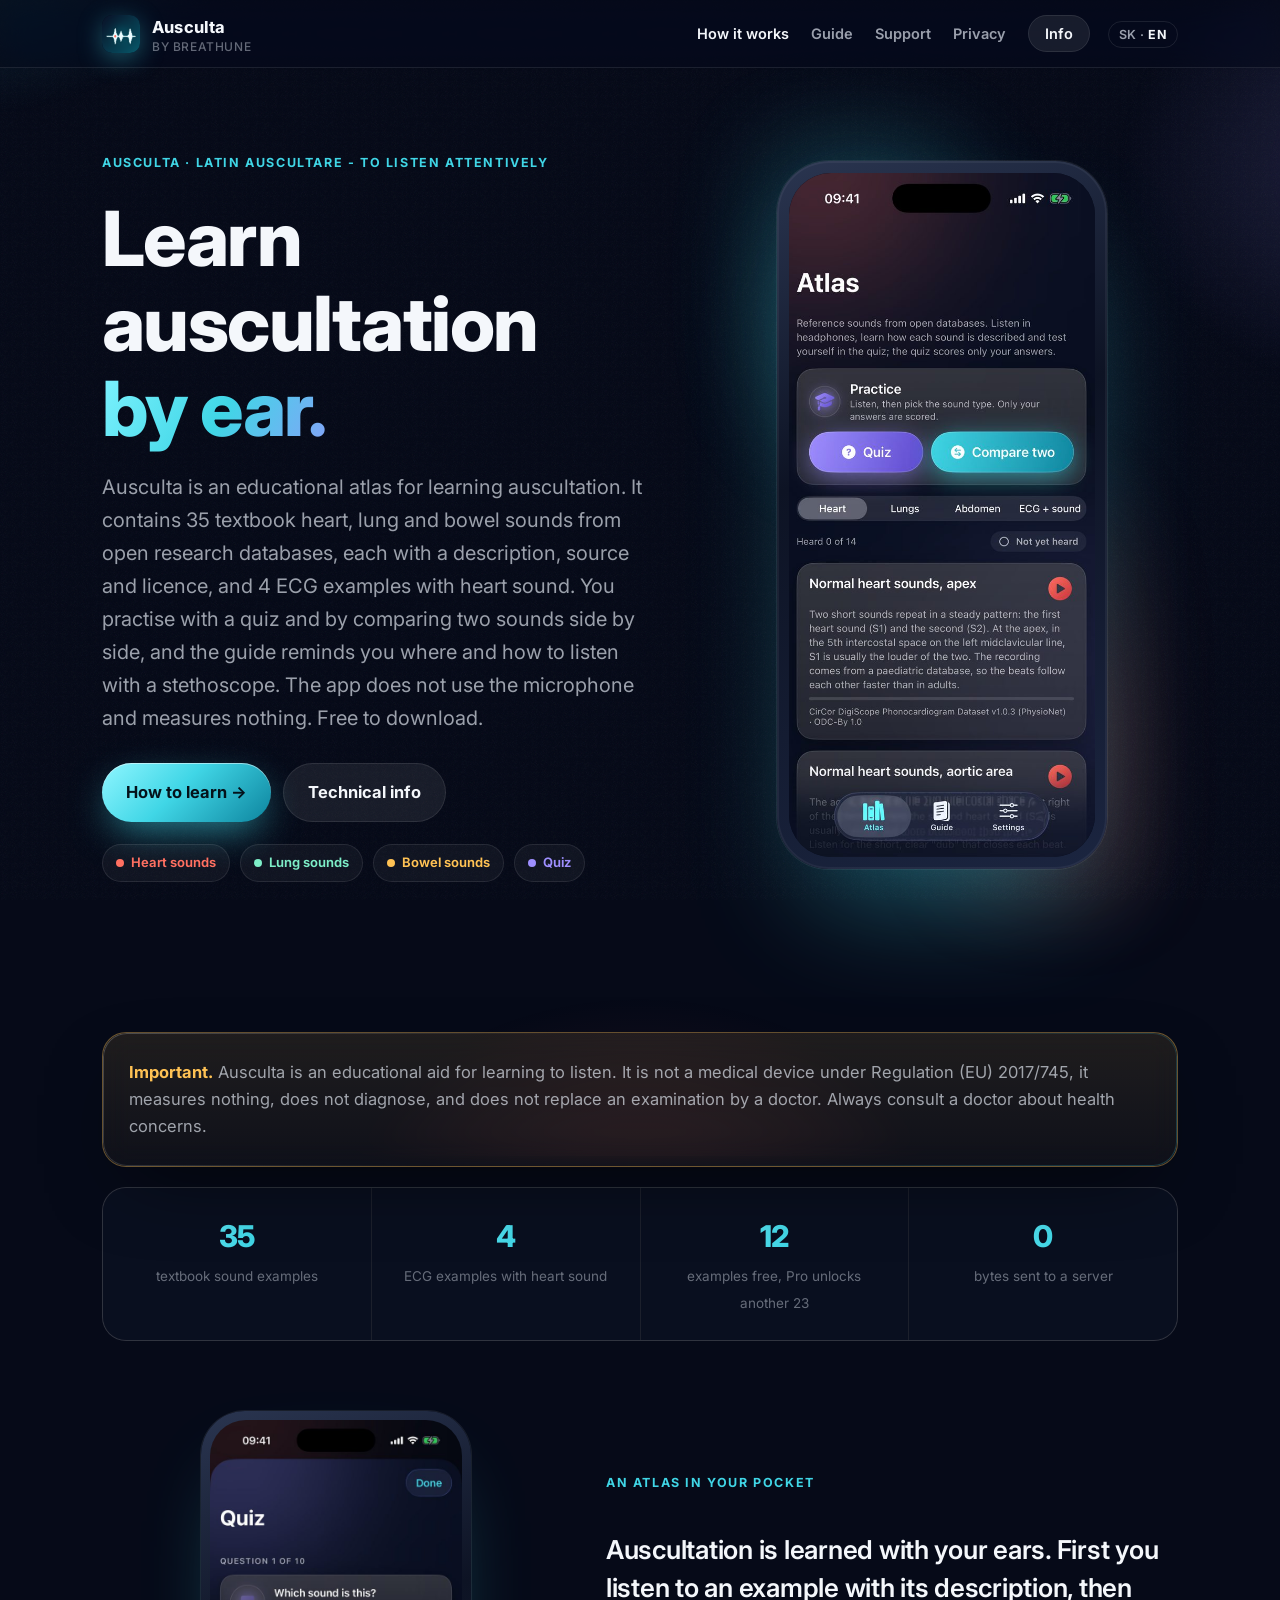
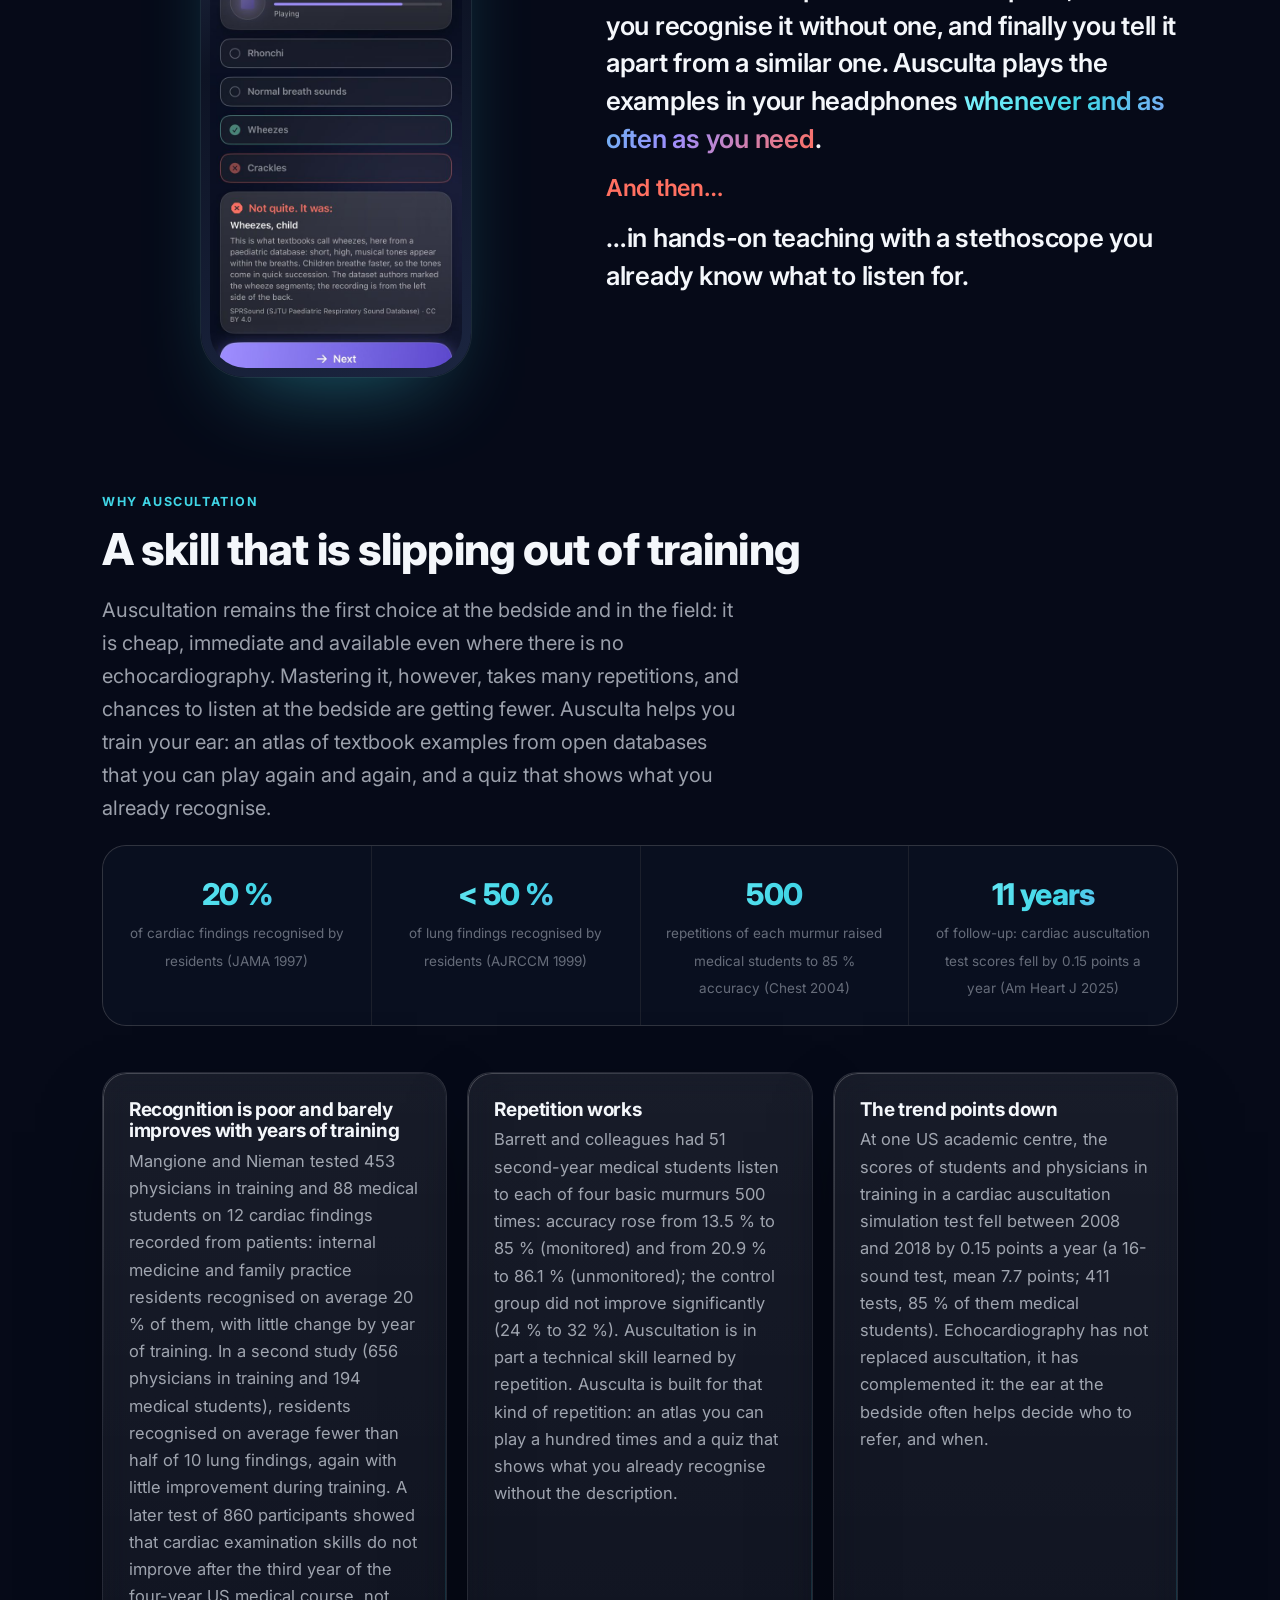
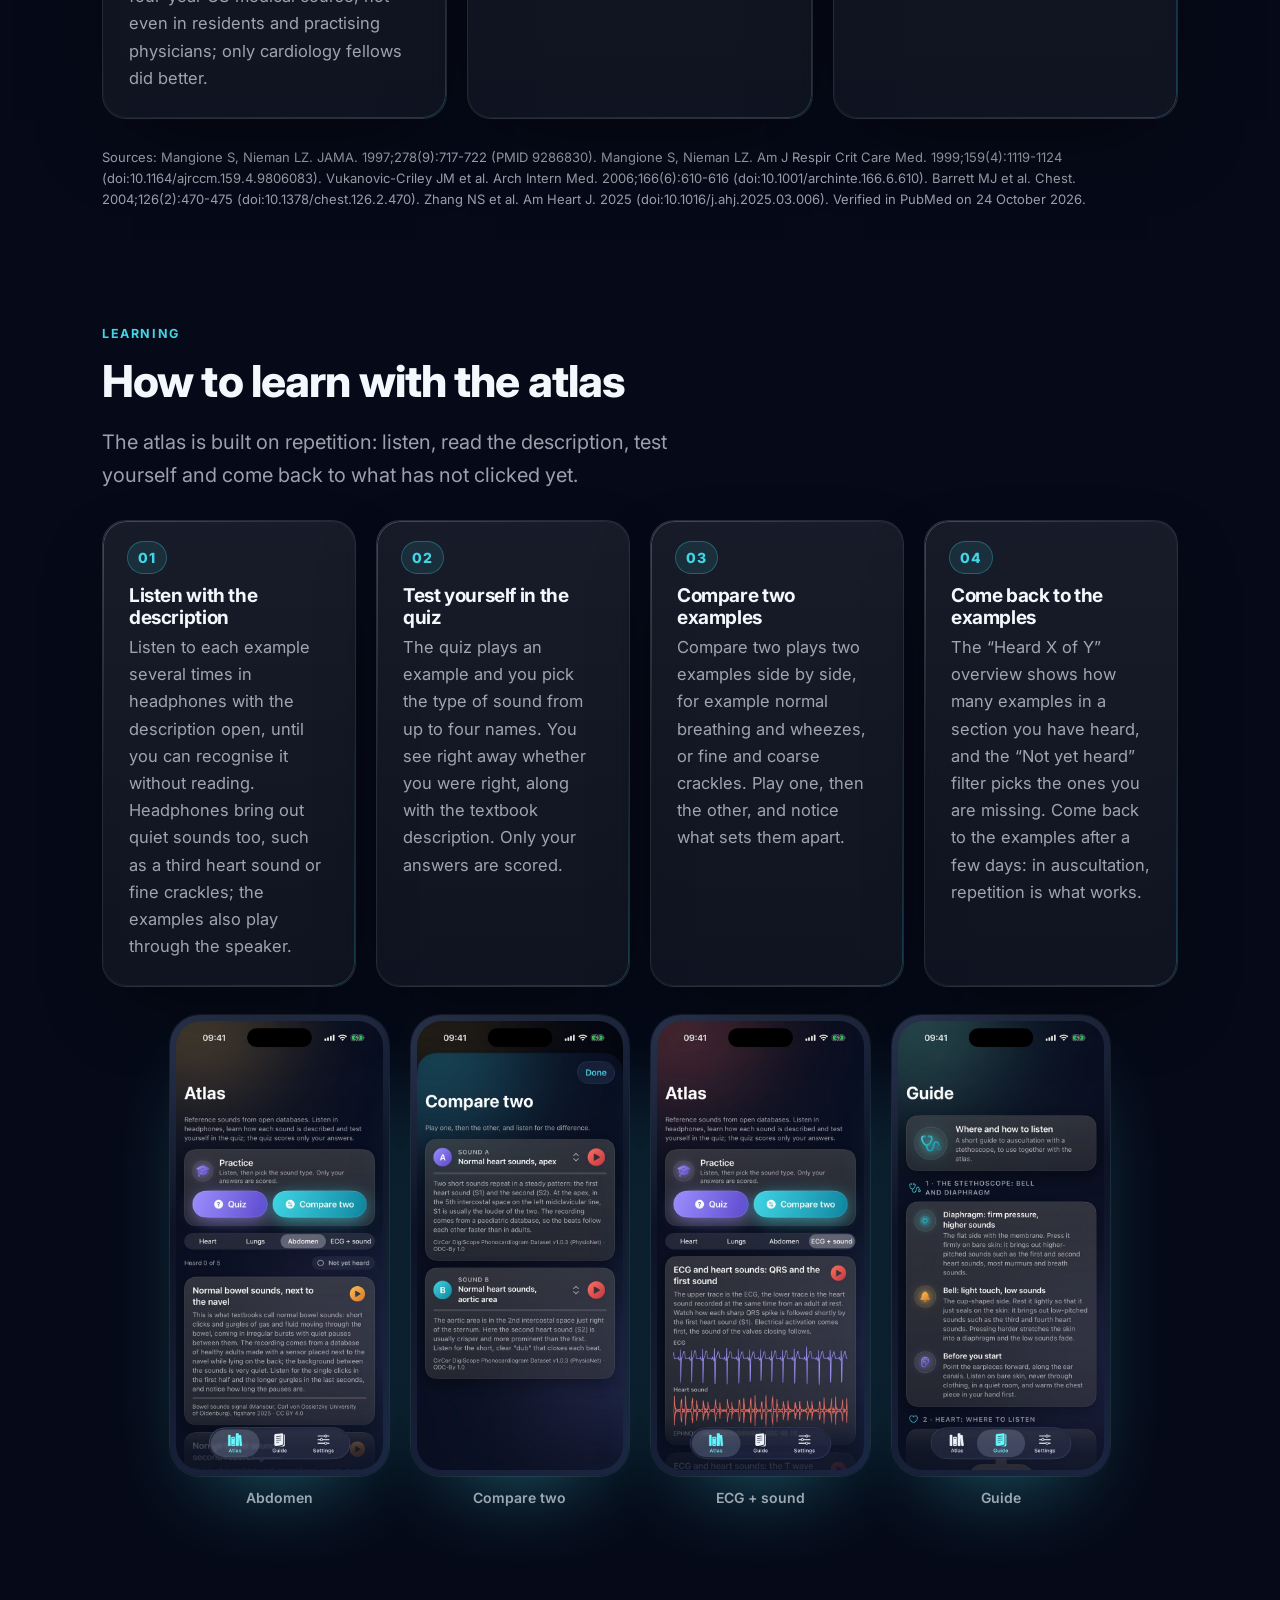
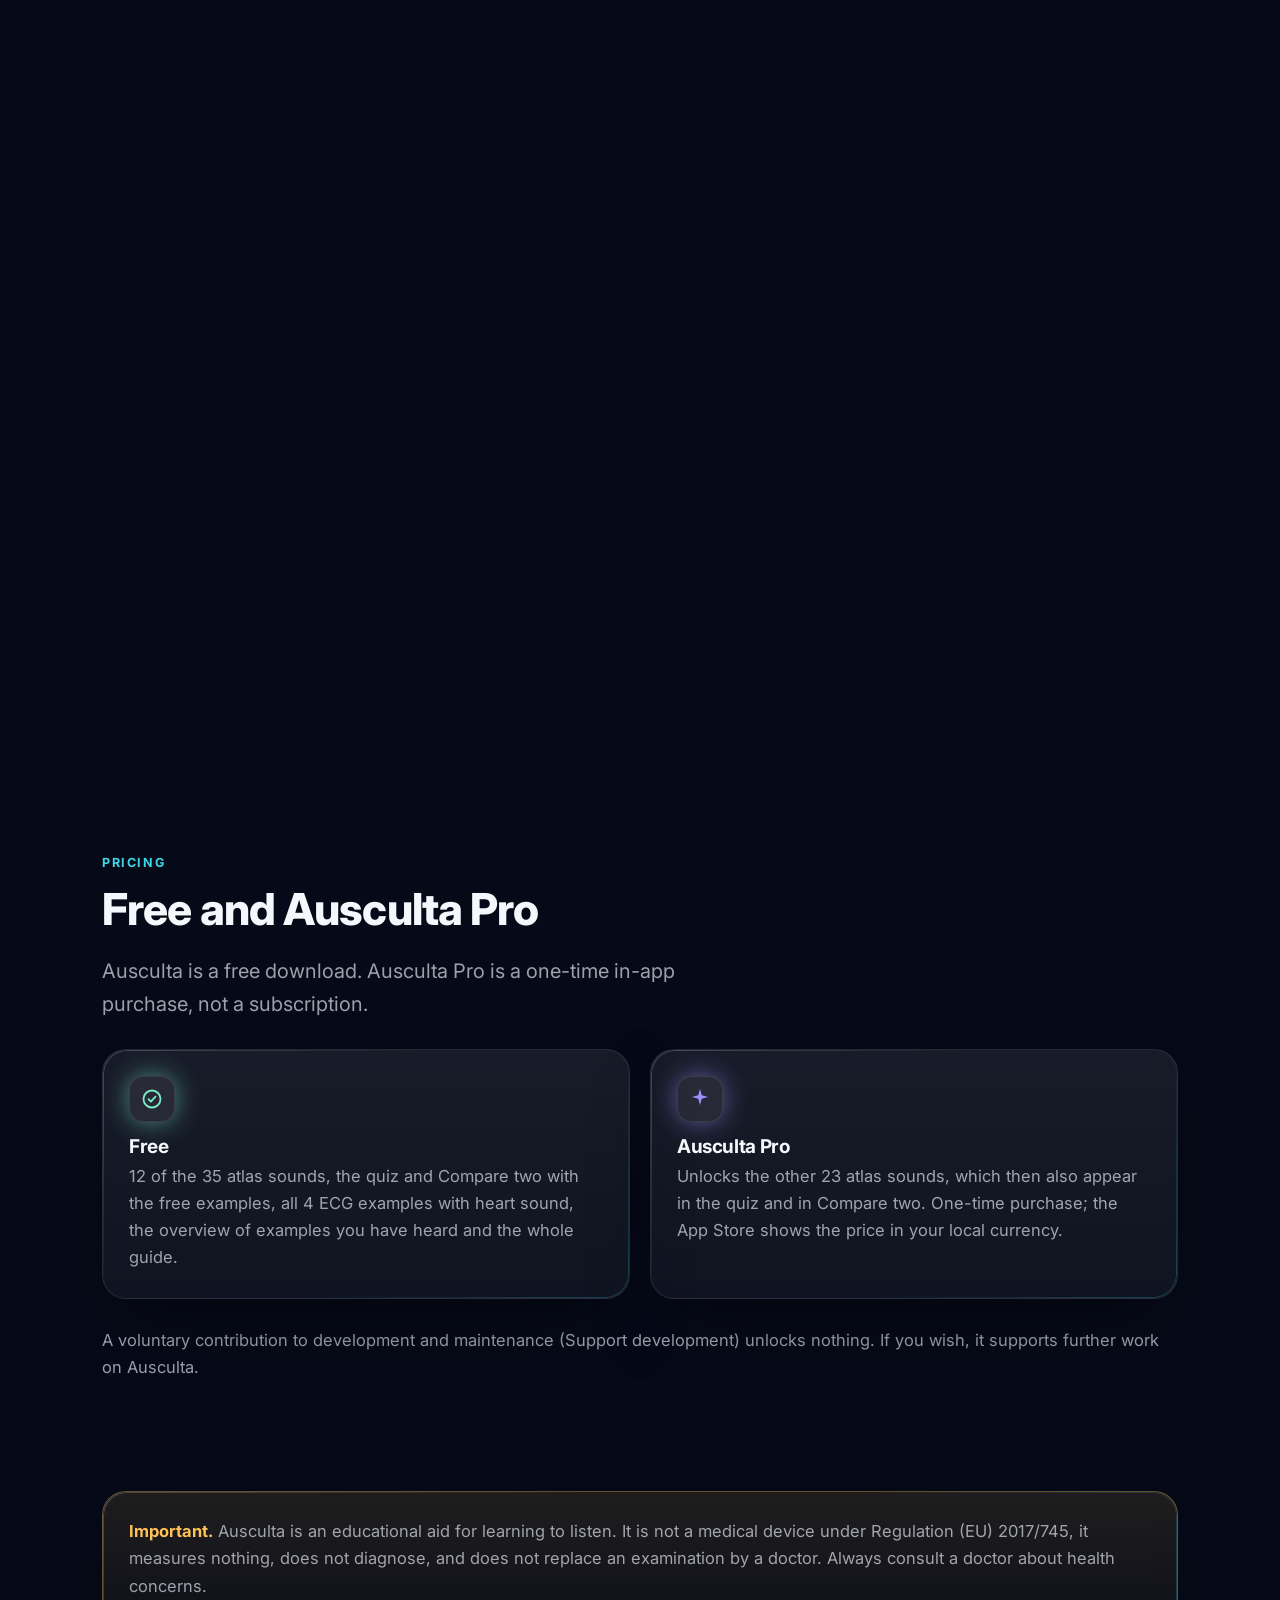
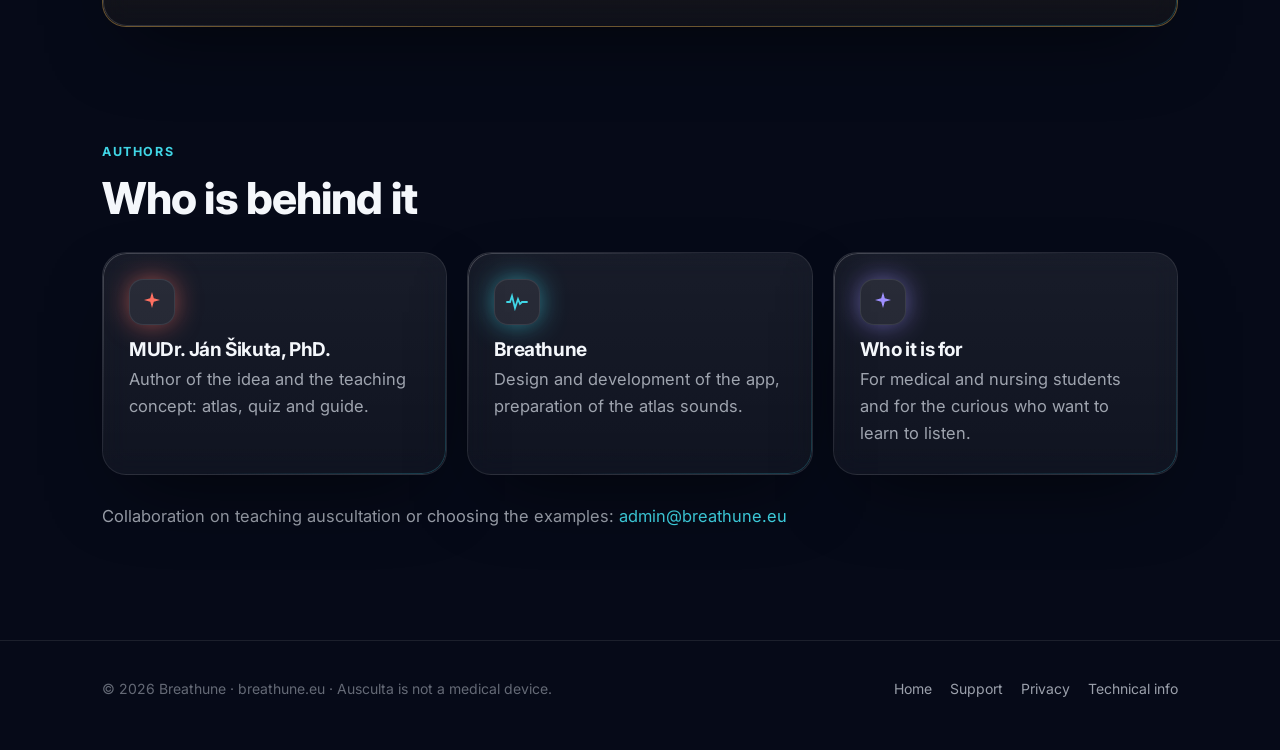
==== commit 0e8c31bc: "Web: 2.1 len atlas" ====
--- a/en/index.html
+++ b/en/index.html
@@ -4,10 +4,10 @@
 <meta charset="utf-8">
 <meta name="viewport" content="width=device-width,initial-scale=1,viewport-fit=cover">
 <title>Ausculta - Auscultation Atlas | Breathune</title>
-<meta name="description" content="Ausculta is an educational aid for learning to listen: amplified and filtered listening through iPhone and AirPods, waveform, spectrum, recordings and an atlas of reference sounds from open teaching databases. Not a medical device.">
+<meta name="description" content="Ausculta is an educational auscultation atlas: textbook heart, lung and bowel sounds from open databases, ECG examples with heart sound, a quiz, side-by-side comparison of two sounds and a stethoscope guide. It does not use the microphone and measures nothing. Not a medical device.">
 <meta name="theme-color" content="#060a18">
 <meta property="og:title" content="Ausculta - Auscultation Atlas | Breathune">
-<meta property="og:description" content="Ausculta is an educational aid for learning to listen: amplified and filtered listening through iPhone and AirPods, waveform, spectrum, recordings and an atlas of reference sounds from open teaching databases. Not a medical device.">
+<meta property="og:description" content="Ausculta is an educational auscultation atlas: textbook heart, lung and bowel sounds from open databases, ECG examples with heart sound, a quiz, side-by-side comparison of two sounds and a stethoscope guide. It does not use the microphone and measures nothing. Not a medical device.">
 <meta property="og:image" content="../assets/icon.png">
 <link rel="icon" href="../assets/icon.png">
 <link rel="apple-touch-icon" href="../assets/icon.png">
@@ -27,58 +27,49 @@
 <section class="hero">
   <div class="reveal">
     <span class="eyebrow">Ausculta · Latin auscultare - to listen attentively</span>
-    <h1>Learn to listen to<br><span class="grad">body sounds.</span></h1>
-    <p class="lead">Ausculta is an educational tool for learning to listen. It amplifies and filters the sound picked up by your iPhone, and you hear it in your AirPods or headphones. On screen you see the waveform and spectrum, you save recordings and compare what you hear with the reference sounds in the atlas, which come from open teaching databases. Free to download.</p>
+    <h1>Learn auscultation<br><span class="grad">by ear.</span></h1>
+    <p class="lead">Ausculta is an educational atlas for learning auscultation. It contains 35 textbook heart, lung and bowel sounds from open research databases, each with a description, source and licence, and 4 ECG examples with heart sound. You practise with a quiz and by comparing two sounds side by side, and the guide reminds you where and how to listen with a stethoscope. The app does not use the microphone and measures nothing. Free to download.</p>
     <div class="actions">
-      <a class="btn" href="#navod">How to start →</a>
+      <a class="btn" href="#ako">How to learn →</a>
       <a class="btn ghost" href="methodology.html">Technical info</a>
     </div>
     <div class="badges">
       <span class="pill coral"><i style="background:var(--coral)"></i>Heart sounds</span>
       <span class="pill mint"><i style="background:var(--mint)"></i>Lung sounds</span>
-      <span class="pill violet"><i style="background:var(--violet)"></i>Education</span>
-      <span class="pill teal"><i style="background:var(--teal)"></i>100 % on device</span>
+      <span class="pill" style="color:var(--amber)"><i style="background:var(--amber)"></i>Bowel sounds</span>
+      <span class="pill violet"><i style="background:var(--violet)"></i>Quiz</span>
     </div>
   </div>
 
-  <div class="phone reveal" aria-hidden="true">
+  <div class="phone reveal">
     <div class="orbs"></div>
-    <div class="screen">
-      <div class="island"></div>
-      <div class="title">Ausculta</div>
-      <div class="mini"><div class="lbl">Waveform</div><div class="ecg" style="height:72px"><svg viewBox="0 0 600 96" preserveAspectRatio="none"><defs><linearGradient id="g" x1="0" x2="1"><stop offset="0" stop-color="#ff7061" stop-opacity=".25"/><stop offset=".5" stop-color="#ff7061"/><stop offset="1" stop-color="#ffd0c9"/></linearGradient></defs><polyline points="0.0,48.0 0.5,48.0 1.0,48.0 1.5,48.0 2.0,48.0 2.5,48.0 3.0,48.0 3.5,48.0 4.0,48.0 4.5,48.0 5.0,48.0 5.5,48.0 6.0,48.0 6.5,48.0 7.0,48.0 7.5,48.0 8.0,48.0 8.5,48.0 9.0,48.0 9.5,48.0 10.0,48.0 10.5,48.0 11.0,48.0 11.5,48.0 12.0,48.0 12.5,48.0 13.0,48.0 13.5,48.0 14.0,47.9 14.5,48.0 15.0,48.2 15.5,48.2 16.0,47.9 16.5,47.4 17.0,47.5 17.5,48.6 18.0,49.8 18.5,48.9 19.0,45.7 19.5,43.8 20.0,47.3 20.5,54.2 21.0,55.8 21.5,46.6 22.0,34.9 22.5,36.8 23.0,55.0 23.5,69.8 24.0,59.8 24.5,32.1 25.0,19.1 25.5,40.2 26.0,73.3 26.5,78.5 27.0,48.0 27.5,17.5 28.0,22.7 28.5,55.8 29.0,76.9 29.5,63.9 30.0,36.2 30.5,26.2 31.0,41.0 31.5,59.2 32.0,61.1 32.5,49.4 33.0,40.2 33.5,41.8 34.0,48.7 34.5,52.2 35.0,50.3 35.5,47.1 36.0,46.2 36.5,47.4 37.0,48.5 37.5,48.6 38.0,48.1 38.5,47.8 39.0,47.8 39.5,48.0 40.0,48.1 40.5,48.0 41.0,48.0 41.5,48.0 42.0,48.0 42.5,48.0 43.0,48.0 43.5,48.0 44.0,48.0 44.5,48.0 45.0,48.0 45.5,48.0 46.0,48.0 46.5,48.0 47.0,48.0 47.5,48.0 48.0,48.0 48.5,48.0 49.0,48.0 49.5,48.0 50.0,48.0 50.5,48.0 51.0,48.1 51.5,48.1 52.0,47.9 52.5,47.6 53.0,47.7 53.5,48.4 54.0,49.1 54.5,48.6 55.0,46.6 55.5,45.4 56.0,47.6 56.5,51.8 57.0,52.8 57.5,47.1 58.0,39.9 58.5,41.1 59.0,52.3 59.5,61.5 60.0,55.3 60.5,38.1 61.0,30.1 61.5,43.2 62.0,63.7 62.5,66.9 63.0,48.0 63.5,29.1 64.0,32.3 64.5,52.8 65.0,65.9 65.5,57.9 66.0,40.7 66.5,34.5 67.0,43.7 67.5,54.9 68.0,56.1 68.5,48.9 69.0,43.2 69.5,44.2 70.0,48.4 70.5,50.6 71.0,49.4 71.5,47.4 72.0,46.9 72.5,47.6 73.0,48.3 73.5,48.4 74.0,48.1 74.5,47.9 75.0,47.9 75.5,48.0 76.0,48.0 76.5,48.0 77.0,48.0 77.5,48.0 78.0,48.0 78.5,48.0 79.0,48.0 79.5,48.0 80.0,48.0 80.5,48.0 81.0,48.0 81.5,48.0 82.0,48.0 82.5,48.0 83.0,48.0 83.5,48.0 84.0,48.0 84.5,48.0 85.0,48.0 85.5,48.0 86.0,48.0 86.5,48.0 87.0,48.0 87.5,48.0 88.0,48.0 88.5,48.0 89.0,48.0 89.5,48.0 90.0,48.0 90.5,48.0 91.0,48.0 91.5,48.0 92.0,48.0 92.5,48.0 93.0,48.0 93.5,48.0 94.0,48.0 94.5,48.0 95.0,48.0 95.5,48.0 96.0,48.0 96.5,48.0 97.0,48.0 97.5,48.0 98.0,48.0 98.5,48.0 99.0,48.0 99.5,48.0 100.0,48.0 100.5,48.0 101.0,48.0 101.5,48.0 102.0,48.0 102.5,48.0 103.0,48.0 103.5,48.0 104.0,48.0 104.5,48.0 105.0,48.0 105.5,48.0 106.0,48.0 106.5,48.0 107.0,48.0 107.5,48.0 108.0,48.0 108.5,48.0 109.0,48.0 109.5,48.0 110.0,48.0 110.5,48.0 111.0,48.0 111.5,48.0 112.0,48.0 112.5,48.0 113.0,48.0 113.5,48.0 114.0,48.0 114.5,48.0 115.0,48.0 115.5,48.0 116.0,48.0 116.5,48.0 117.0,48.0 117.5,48.0 118.0,48.0 118.5,48.0 119.0,48.0 119.5,48.0 120.0,48.0 120.5,48.0 121.0,48.0 121.5,48.0 122.0,48.0 122.5,48.0 123.0,48.0 123.5,48.0 124.0,48.0 124.5,48.0 125.0,48.0 125.5,48.0 126.0,48.0 126.5,48.0 127.0,48.0 127.5,48.0 128.0,48.0 128.5,48.0 129.0,48.0 129.5,48.0 130.0,48.0 130.5,48.0 131.0,48.0 131.5,48.0 132.0,48.0 132.5,48.0 133.0,48.0 133.5,48.0 134.0,48.0 134.5,48.0 135.0,48.0 135.5,48.0 136.0,48.0 136.5,48.0 137.0,48.0 137.5,48.0 138.0,48.0 138.5,48.0 139.0,48.0 139.5,48.0 140.0,48.0 140.5,48.0 141.0,48.0 141.5,48.0 142.0,48.0 142.5,48.0 143.0,48.0 143.5,48.0 144.0,48.0 144.5,48.0 145.0,48.0 145.5,48.0 146.0,48.0 146.5,48.0 147.0,48.0 147.5,48.0 148.0,48.0 148.5,48.0 149.0,48.0 149.5,48.0 150.0,48.0 150.5,48.0 151.0,48.0 151.5,48.0 152.0,48.0 152.5,48.0 153.0,48.0 153.5,48.0 154.0,48.0 154.5,48.0 155.0,48.0 155.5,48.0 156.0,48.0 156.5,48.0 157.0,48.0 157.5,48.0 158.0,48.0 158.5,48.0 159.0,48.0 159.5,48.0 160.0,48.0 160.5,48.0 161.0,48.0 161.5,48.0 162.0,48.0 162.5,48.0 163.0,48.0 163.5,48.0 164.0,47.9 164.5,48.0 165.0,48.2 165.5,48.2 166.0,47.9 166.5,47.4 167.0,47.5 167.5,48.6 168.0,49.8 168.5,48.9 169.0,45.7 169.5,43.8 170.0,47.3 170.5,54.2 171.0,55.8 171.5,46.6 172.0,34.9 172.5,36.8 173.0,55.0 173.5,69.8 174.0,59.8 174.5,32.1 175.0,19.1 175.5,40.2 176.0,73.3 176.5,78.5 177.0,48.0 177.5,17.5 178.0,22.7 178.5,55.8 179.0,76.9 179.5,63.9 180.0,36.2 180.5,26.2 181.0,41.0 181.5,59.2 182.0,61.1 182.5,49.4 183.0,40.2 183.5,41.8 184.0,48.7 184.5,52.2 185.0,50.3 185.5,47.1 186.0,46.2 186.5,47.4 187.0,48.5 187.5,48.6 188.0,48.1 188.5,47.8 189.0,47.8 189.5,48.0 190.0,48.1 190.5,48.0 191.0,48.0 191.5,48.0 192.0,48.0 192.5,48.0 193.0,48.0 193.5,48.0 194.0,48.0 194.5,48.0 195.0,48.0 195.5,48.0 196.0,48.0 196.5,48.0 197.0,48.0 197.5,48.0 198.0,48.0 198.5,48.0 199.0,48.0 199.5,48.0 200.0,48.0 200.5,48.0 201.0,48.1 201.5,48.1 202.0,47.9 202.5,47.6 203.0,47.7 203.5,48.4 204.0,49.1 204.5,48.6 205.0,46.6 205.5,45.4 206.0,47.6 206.5,51.8 207.0,52.8 207.5,47.1 208.0,39.9 208.5,41.1 209.0,52.3 209.5,61.5 210.0,55.3 210.5,38.1 211.0,30.1 211.5,43.2 212.0,63.7 212.5,66.9 213.0,48.0 213.5,29.1 214.0,32.3 214.5,52.8 215.0,65.9 215.5,57.9 216.0,40.7 216.5,34.5 217.0,43.7 217.5,54.9 218.0,56.1 218.5,48.9 219.0,43.2 219.5,44.2 220.0,48.4 220.5,50.6 221.0,49.4 221.5,47.4 222.0,46.9 222.5,47.6 223.0,48.3 223.5,48.4 224.0,48.1 224.5,47.9 225.0,47.9 225.5,48.0 226.0,48.0 226.5,48.0 227.0,48.0 227.5,48.0 228.0,48.0 228.5,48.0 229.0,48.0 229.5,48.0 230.0,48.0 230.5,48.0 231.0,48.0 231.5,48.0 232.0,48.0 232.5,48.0 233.0,48.0 233.5,48.0 234.0,48.0 234.5,48.0 235.0,48.0 235.5,48.0 236.0,48.0 236.5,48.0 237.0,48.0 237.5,48.0 238.0,48.0 238.5,48.0 239.0,48.0 239.5,48.0 240.0,48.0 240.5,48.0 241.0,48.0 241.5,48.0 242.0,48.0 242.5,48.0 243.0,48.0 243.5,48.0 244.0,48.0 244.5,48.0 245.0,48.0 245.5,48.0 246.0,48.0 246.5,48.0 247.0,48.0 247.5,48.0 248.0,48.0 248.5,48.0 249.0,48.0 249.5,48.0 250.0,48.0 250.5,48.0 251.0,48.0 251.5,48.0 252.0,48.0 252.5,48.0 253.0,48.0 253.5,48.0 254.0,48.0 254.5,48.0 255.0,48.0 255.5,48.0 256.0,48.0 256.5,48.0 257.0,48.0 257.5,48.0 258.0,48.0 258.5,48.0 259.0,48.0 259.5,48.0 260.0,48.0 260.5,48.0 261.0,48.0 261.5,48.0 262.0,48.0 262.5,48.0 263.0,48.0 263.5,48.0 264.0,48.0 264.5,48.0 265.0,48.0 265.5,48.0 266.0,48.0 266.5,48.0 267.0,48.0 267.5,48.0 268.0,48.0 268.5,48.0 269.0,48.0 269.5,48.0 270.0,48.0 270.5,48.0 271.0,48.0 271.5,48.0 272.0,48.0 272.5,48.0 273.0,48.0 273.5,48.0 274.0,48.0 274.5,48.0 275.0,48.0 275.5,48.0 276.0,48.0 276.5,48.0 277.0,48.0 277.5,48.0 278.0,48.0 278.5,48.0 279.0,48.0 279.5,48.0 280.0,48.0 280.5,48.0 281.0,48.0 281.5,48.0 282.0,48.0 282.5,48.0 283.0,48.0 283.5,48.0 284.0,48.0 284.5,48.0 285.0,48.0 285.5,48.0 286.0,48.0 286.5,48.0 287.0,48.0 287.5,48.0 288.0,48.0 288.5,48.0 289.0,48.0 289.5,48.0 290.0,48.0 290.5,48.0 291.0,48.0 291.5,48.0 292.0,48.0 292.5,48.0 293.0,48.0 293.5,48.0 294.0,48.0 294.5,48.0 295.0,48.0 295.5,48.0 296.0,48.0 296.5,48.0 297.0,48.0 297.5,48.0 298.0,48.0 298.5,48.0 299.0,48.0 299.5,48.0 300.0,48.0 300.5,48.0 301.0,48.0 301.5,48.0 302.0,48.0 302.5,48.0 303.0,48.0 303.5,48.0 304.0,48.0 304.5,48.0 305.0,48.0 305.5,48.0 306.0,48.0 306.5,48.0 307.0,48.0 307.5,48.0 308.0,48.0 308.5,48.0 309.0,48.0 309.5,48.0 310.0,48.0 310.5,48.0 311.0,48.0 311.5,48.0 312.0,48.0 312.5,48.0 313.0,48.0 313.5,48.0 314.0,47.9 314.5,48.0 315.0,48.2 315.5,48.2 316.0,47.9 316.5,47.4 317.0,47.5 317.5,48.6 318.0,49.8 318.5,48.9 319.0,45.7 319.5,43.8 320.0,47.3 320.5,54.2 321.0,55.8 321.5,46.6 322.0,34.9 322.5,36.8 323.0,55.0 323.5,69.8 324.0,59.8 324.5,32.1 325.0,19.1 325.5,40.2 326.0,73.3 326.5,78.5 327.0,48.0 327.5,17.5 328.0,22.7 328.5,55.8 329.0,76.9 329.5,63.9 330.0,36.2 330.5,26.2 331.0,41.0 331.5,59.2 332.0,61.1 332.5,49.4 333.0,40.2 333.5,41.8 334.0,48.7 334.5,52.2 335.0,50.3 335.5,47.1 336.0,46.2 336.5,47.4 337.0,48.5 337.5,48.6 338.0,48.1 338.5,47.8 339.0,47.8 339.5,48.0 340.0,48.1 340.5,48.0 341.0,48.0 341.5,48.0 342.0,48.0 342.5,48.0 343.0,48.0 343.5,48.0 344.0,48.0 344.5,48.0 345.0,48.0 345.5,48.0 346.0,48.0 346.5,48.0 347.0,48.0 347.5,48.0 348.0,48.0 348.5,48.0 349.0,48.0 349.5,48.0 350.0,48.0 350.5,48.0 351.0,48.1 351.5,48.1 352.0,47.9 352.5,47.6 353.0,47.7 353.5,48.4 354.0,49.1 354.5,48.6 355.0,46.6 355.5,45.4 356.0,47.6 356.5,51.8 357.0,52.8 357.5,47.1 358.0,39.9 358.5,41.1 359.0,52.3 359.5,61.5 360.0,55.3 360.5,38.1 361.0,30.1 361.5,43.2 362.0,63.7 362.5,66.9 363.0,48.0 363.5,29.1 364.0,32.3 364.5,52.8 365.0,65.9 365.5,57.9 366.0,40.7 366.5,34.5 367.0,43.7 367.5,54.9 368.0,56.1 368.5,48.9 369.0,43.2 369.5,44.2 370.0,48.4 370.5,50.6 371.0,49.4 371.5,47.4 372.0,46.9 372.5,47.6 373.0,48.3 373.5,48.4 374.0,48.1 374.5,47.9 375.0,47.9 375.5,48.0 376.0,48.0 376.5,48.0 377.0,48.0 377.5,48.0 378.0,48.0 378.5,48.0 379.0,48.0 379.5,48.0 380.0,48.0 380.5,48.0 381.0,48.0 381.5,48.0 382.0,48.0 382.5,48.0 383.0,48.0 383.5,48.0 384.0,48.0 384.5,48.0 385.0,48.0 385.5,48.0 386.0,48.0 386.5,48.0 387.0,48.0 387.5,48.0 388.0,48.0 388.5,48.0 389.0,48.0 389.5,48.0 390.0,48.0 390.5,48.0 391.0,48.0 391.5,48.0 392.0,48.0 392.5,48.0 393.0,48.0 393.5,48.0 394.0,48.0 394.5,48.0 395.0,48.0 395.5,48.0 396.0,48.0 396.5,48.0 397.0,48.0 397.5,48.0 398.0,48.0 398.5,48.0 399.0,48.0 399.5,48.0 400.0,48.0 400.5,48.0 401.0,48.0 401.5,48.0 402.0,48.0 402.5,48.0 403.0,48.0 403.5,48.0 404.0,48.0 404.5,48.0 405.0,48.0 405.5,48.0 406.0,48.0 406.5,48.0 407.0,48.0 407.5,48.0 408.0,48.0 408.5,48.0 409.0,48.0 409.5,48.0 410.0,48.0 410.5,48.0 411.0,48.0 411.5,48.0 412.0,48.0 412.5,48.0 413.0,48.0 413.5,48.0 414.0,48.0 414.5,48.0 415.0,48.0 415.5,48.0 416.0,48.0 416.5,48.0 417.0,48.0 417.5,48.0 418.0,48.0 418.5,48.0 419.0,48.0 419.5,48.0 420.0,48.0 420.5,48.0 421.0,48.0 421.5,48.0 422.0,48.0 422.5,48.0 423.0,48.0 423.5,48.0 424.0,48.0 424.5,48.0 425.0,48.0 425.5,48.0 426.0,48.0 426.5,48.0 427.0,48.0 427.5,48.0 428.0,48.0 428.5,48.0 429.0,48.0 429.5,48.0 430.0,48.0 430.5,48.0 431.0,48.0 431.5,48.0 432.0,48.0 432.5,48.0 433.0,48.0 433.5,48.0 434.0,48.0 434.5,48.0 435.0,48.0 435.5,48.0 436.0,48.0 436.5,48.0 437.0,48.0 437.5,48.0 438.0,48.0 438.5,48.0 439.0,48.0 439.5,48.0 440.0,48.0 440.5,48.0 441.0,48.0 441.5,48.0 442.0,48.0 442.5,48.0 443.0,48.0 443.5,48.0 444.0,48.0 444.5,48.0 445.0,48.0 445.5,48.0 446.0,48.0 446.5,48.0 447.0,48.0 447.5,48.0 448.0,48.0 448.5,48.0 449.0,48.0 449.5,48.0 450.0,48.0 450.5,48.0 451.0,48.0 451.5,48.0 452.0,48.0 452.5,48.0 453.0,48.0 453.5,48.0 454.0,48.0 454.5,48.0 455.0,48.0 455.5,48.0 456.0,48.0 456.5,48.0 457.0,48.0 457.5,48.0 458.0,48.0 458.5,48.0 459.0,48.0 459.5,48.0 460.0,48.0 460.5,48.0 461.0,48.0 461.5,48.0 462.0,48.0 462.5,48.0 463.0,48.0 463.5,48.0 464.0,47.9 464.5,48.0 465.0,48.2 465.5,48.2 466.0,47.9 466.5,47.4 467.0,47.5 467.5,48.6 468.0,49.8 468.5,48.9 469.0,45.7 469.5,43.8 470.0,47.3 470.5,54.2 471.0,55.8 471.5,46.6 472.0,34.9 472.5,36.8 473.0,55.0 473.5,69.8 474.0,59.8 474.5,32.1 475.0,19.1 475.5,40.2 476.0,73.3 476.5,78.5 477.0,48.0 477.5,17.5 478.0,22.7 478.5,55.8 479.0,76.9 479.5,63.9 480.0,36.2 480.5,26.2 481.0,41.0 481.5,59.2 482.0,61.1 482.5,49.4 483.0,40.2 483.5,41.8 484.0,48.7 484.5,52.2 485.0,50.3 485.5,47.1 486.0,46.2 486.5,47.4 487.0,48.5 487.5,48.6 488.0,48.1 488.5,47.8 489.0,47.8 489.5,48.0 490.0,48.1 490.5,48.0 491.0,48.0 491.5,48.0 492.0,48.0 492.5,48.0 493.0,48.0 493.5,48.0 494.0,48.0 494.5,48.0 495.0,48.0 495.5,48.0 496.0,48.0 496.5,48.0 497.0,48.0 497.5,48.0 498.0,48.0 498.5,48.0 499.0,48.0 499.5,48.0 500.0,48.0 500.5,48.0 501.0,48.1 501.5,48.1 502.0,47.9 502.5,47.6 503.0,47.7 503.5,48.4 504.0,49.1 504.5,48.6 505.0,46.6 505.5,45.4 506.0,47.6 506.5,51.8 507.0,52.8 507.5,47.1 508.0,39.9 508.5,41.1 509.0,52.3 509.5,61.5 510.0,55.3 510.5,38.1 511.0,30.1 511.5,43.2 512.0,63.7 512.5,66.9 513.0,48.0 513.5,29.1 514.0,32.3 514.5,52.8 515.0,65.9 515.5,57.9 516.0,40.7 516.5,34.5 517.0,43.7 517.5,54.9 518.0,56.1 518.5,48.9 519.0,43.2 519.5,44.2 520.0,48.4 520.5,50.6 521.0,49.4 521.5,47.4 522.0,46.9 522.5,47.6 523.0,48.3 523.5,48.4 524.0,48.1 524.5,47.9 525.0,47.9 525.5,48.0 526.0,48.0 526.5,48.0 527.0,48.0 527.5,48.0 528.0,48.0 528.5,48.0 529.0,48.0 529.5,48.0 530.0,48.0 530.5,48.0 531.0,48.0 531.5,48.0 532.0,48.0 532.5,48.0 533.0,48.0 533.5,48.0 534.0,48.0 534.5,48.0 535.0,48.0 535.5,48.0 536.0,48.0 536.5,48.0 537.0,48.0 537.5,48.0 538.0,48.0 538.5,48.0 539.0,48.0 539.5,48.0 540.0,48.0 540.5,48.0 541.0,48.0 541.5,48.0 542.0,48.0 542.5,48.0 543.0,48.0 543.5,48.0 544.0,48.0 544.5,48.0 545.0,48.0 545.5,48.0 546.0,48.0 546.5,48.0 547.0,48.0 547.5,48.0 548.0,48.0 548.5,48.0 549.0,48.0 549.5,48.0 550.0,48.0 550.5,48.0 551.0,48.0 551.5,48.0 552.0,48.0 552.5,48.0 553.0,48.0 553.5,48.0 554.0,48.0 554.5,48.0 555.0,48.0 555.5,48.0 556.0,48.0 556.5,48.0 557.0,48.0 557.5,48.0 558.0,48.0 558.5,48.0 559.0,48.0 559.5,48.0 560.0,48.0 560.5,48.0 561.0,48.0 561.5,48.0 562.0,48.0 562.5,48.0 563.0,48.0 563.5,48.0 564.0,48.0 564.5,48.0 565.0,48.0 565.5,48.0 566.0,48.0 566.5,48.0 567.0,48.0 567.5,48.0 568.0,48.0 568.5,48.0 569.0,48.0 569.5,48.0 570.0,48.0 570.5,48.0 571.0,48.0 571.5,48.0 572.0,48.0 572.5,48.0 573.0,48.0 573.5,48.0 574.0,48.0 574.5,48.0 575.0,48.0 575.5,48.0 576.0,48.0 576.5,48.0 577.0,48.0 577.5,48.0 578.0,48.0 578.5,48.0 579.0,48.0 579.5,48.0 580.0,48.0 580.5,48.0 581.0,48.0 581.5,48.0 582.0,48.0 582.5,48.0 583.0,48.0 583.5,48.0 584.0,48.0 584.5,48.0 585.0,48.0 585.5,48.0 586.0,48.0 586.5,48.0 587.0,48.0 587.5,48.0 588.0,48.0 588.5,48.0 589.0,48.0 589.5,48.0 590.0,48.0 590.5,48.0 591.0,48.0 591.5,48.0 592.0,48.0 592.5,48.0 593.0,48.0 593.5,48.0 594.0,48.0 594.5,48.0 595.0,48.0 595.5,48.0 596.0,48.0 596.5,48.0 597.0,48.0 597.5,48.0 598.0,48.0 598.5,48.0 599.0,48.0 599.5,48.0 600.0,48.0" fill="none" stroke="url(#g)" stroke-width="2.2"/></svg></div></div>
-      <div class="mini"><div class="lbl">Spectrum</div><svg viewBox="0 0 300 60" preserveAspectRatio="none" style="width:100%;height:56px;display:block"><defs><linearGradient id="sp" x1="0" x2="0" y1="0" y2="1"><stop offset="0" stop-color="#40d6e6"/><stop offset="1" stop-color="#8b7bff" stop-opacity=".55"/></linearGradient></defs><rect x="1" y="5.3" width="7" height="54.7" rx="2" fill="url(#sp)"/><rect x="11" y="15.2" width="7" height="44.8" rx="2" fill="url(#sp)"/><rect x="21" y="7.0" width="7" height="53.0" rx="2" fill="url(#sp)"/><rect x="31" y="24.9" width="7" height="35.1" rx="2" fill="url(#sp)"/><rect x="41" y="18.6" width="7" height="41.4" rx="2" fill="url(#sp)"/><rect x="51" y="25.5" width="7" height="34.5" rx="2" fill="url(#sp)"/><rect x="61" y="33.7" width="7" height="26.3" rx="2" fill="url(#sp)"/><rect x="71" y="29.1" width="7" height="30.9" rx="2" fill="url(#sp)"/><rect x="81" y="38.3" width="7" height="21.7" rx="2" fill="url(#sp)"/><rect x="91" y="35.0" width="7" height="25.0" rx="2" fill="url(#sp)"/><rect x="101" y="41.3" width="7" height="18.7" rx="2" fill="url(#sp)"/><rect x="111" y="42.6" width="7" height="17.4" rx="2" fill="url(#sp)"/><rect x="121" y="40.5" width="7" height="19.5" rx="2" fill="url(#sp)"/><rect x="131" y="38.2" width="7" height="21.8" rx="2" fill="url(#sp)"/><rect x="141" y="45.9" width="7" height="14.1" rx="2" fill="url(#sp)"/><rect x="151" y="46.0" width="7" height="14.0" rx="2" fill="url(#sp)"/><rect x="161" y="43.9" width="7" height="16.1" rx="2" fill="url(#sp)"/><rect x="171" y="42.7" width="7" height="17.3" rx="2" fill="url(#sp)"/><rect x="181" y="46.2" width="7" height="13.8" rx="2" fill="url(#sp)"/><rect x="191" y="48.1" width="7" height="11.9" rx="2" fill="url(#sp)"/><rect x="201" y="45.3" width="7" height="14.7" rx="2" fill="url(#sp)"/><rect x="211" y="51.3" width="7" height="8.7" rx="2" fill="url(#sp)"/><rect x="221" y="47.4" width="7" height="12.6" rx="2" fill="url(#sp)"/><rect x="231" y="50.9" width="7" height="9.1" rx="2" fill="url(#sp)"/><rect x="241" y="52.0" width="7" height="8.0" rx="2" fill="url(#sp)"/><rect x="251" y="52.4" width="7" height="7.6" rx="2" fill="url(#sp)"/><rect x="261" y="51.9" width="7" height="8.1" rx="2" fill="url(#sp)"/><rect x="271" y="49.9" width="7" height="10.1" rx="2" fill="url(#sp)"/><rect x="281" y="52.9" width="7" height="7.1" rx="2" fill="url(#sp)"/><rect x="291" y="51.5" width="7" height="8.5" rx="2" fill="url(#sp)"/></svg></div>
-      <div class="row2">
-        <div class="mini"><div class="lbl">Filter</div><div style="font-weight:700;font-size:16px">Bell</div><div style="color:var(--faint);font-size:11px">20–220 Hz</div></div>
-        <div class="mini"><div class="lbl">Listening site</div><div style="font-weight:700;font-size:16px;color:var(--mint)">Apex (M)</div><div style="color:var(--faint);font-size:11px">note on the recording</div></div>
-      </div>
-    </div>
+    <div class="screen shot"><img src="../assets/img/en/screen-atlas.jpg" alt="The Atlas screen in the Ausculta app: practice, the Heart, Lungs, Abdomen and ECG + sound sections and the first examples with descriptions"></div>
   </div>
 </section>
 
 <div class="card notice reveal" style="margin-top:20px"><b>Important.</b> <span class="muted">Ausculta is an educational aid for learning to listen. It is not a medical device under Regulation (EU) 2017/745, it measures nothing, does not diagnose, and does not replace an examination by a doctor. Always consult a doctor about health concerns.</span></div>
 
 <div class="band reveal" style="margin-top:20px">
-  <div><b class="grad">iPhone</b><span>main probe</span></div>
-  <div><b class="grad">48 kHz</b><span>iPhone microphone</span></div>
-  <div><b class="grad">3</b><span>filters: Bell, Diaphragm, Wide</span></div>
+  <div><b class="grad">35</b><span>textbook sound examples</span></div>
+  <div><b class="grad">4</b><span>ECG examples with heart sound</span></div>
+  <div><b class="grad">12</b><span>examples free, Pro unlocks another 23</span></div>
   <div><b class="grad">0</b><span>bytes sent to a server</span></div>
 </div>
 
 <section class="story reveal" id="pribeh">
-  <img src="../assets/img/en/grip-photo-side.jpg" alt="Holding the AirPod probe: the AirPod between fingers 2 and 3, the thumb closes the palm into a cup" style="width:100%;max-width:440px;justify-self:center;border-radius:20px" loading="lazy">
+  <div class="device"><img src="../assets/img/en/screen-quiz.jpg" alt="The quiz in the Ausculta app: the question Which sound is this? with four options and the textbook description after the answer" loading="lazy"></div>
   <div>
-    <span class="eyebrow">Listening from your pocket</span>
-    <p class="quote">Learn to listen with what you already have in your pocket. Put the iPhone's bottom microphone into a bell on your chest, put your AirPods in, and you hear an amplified sound of the heart and breathing.
-    <span class="or">Optionally…</span>
-    …where iOS allows it, an AirPod can serve as the probe too: one in the ear, the other with its stem in a bottle cap. Ausculta <em>amplifies and filters the sound, it assesses nothing</em>: you compare it yourself.</p>
+    <span class="eyebrow">An atlas in your pocket</span>
+    <p class="quote">Auscultation is learned with your ears. First you listen to an example with its description, then you recognise it without one, and finally you tell it apart from a similar one. Ausculta plays the examples in your headphones <em>whenever and as often as you need</em>.
+    <span class="or">And then…</span>
+    …in hands-on teaching with a stethoscope you already know what to listen for.</p>
   </div>
 </section>
 
 <section id="preco" class="reveal">
   <span class="eyebrow">Why auscultation</span>
   <h2>A skill that is slipping out of training</h2>
-  <p class="lead">Auscultation remains the first choice at the bedside and in the field: it is cheap, immediate and available even where there is no echocardiography. Mastering it, however, takes many repetitions, and chances to listen at the bedside are getting fewer. Ausculta helps you train your ear: an atlas of textbook examples from open databases and listening practice in which the iPhone amplifies and filters the sound into your headphones. It neither measures nor judges your sound; you listen and compare.</p>
+  <p class="lead">Auscultation remains the first choice at the bedside and in the field: it is cheap, immediate and available even where there is no echocardiography. Mastering it, however, takes many repetitions, and chances to listen at the bedside are getting fewer. Ausculta helps you train your ear: an atlas of textbook examples from open databases that you can play again and again, and a quiz that shows what you already recognise.</p>
   <div class="band" style="margin-top:20px">
     <div><b class="grad">20 %</b><span>of cardiac findings recognised by residents (JAMA 1997)</span></div>
     <div><b class="grad">&lt; 50 %</b><span>of lung findings recognised by residents (AJRCCM 1999)</span></div>
@@ -87,48 +78,55 @@
   </div>
   <div class="grid">
     <div class="card"><h3>Recognition is poor and barely improves with years of training</h3><p>Mangione and Nieman tested 453 physicians in training and 88 medical students on 12 cardiac findings recorded from patients: internal medicine and family practice residents recognised on average 20 % of them, with little change by year of training. In a second study (656 physicians in training and 194 medical students), residents recognised on average fewer than half of 10 lung findings, again with little improvement during training. A later test of 860 participants showed that cardiac examination skills do not improve after the third year of the four-year US medical course, not even in residents and practising physicians; only cardiology fellows did better.</p></div>
-    <div class="card"><h3>Repetition works</h3><p>Barrett and colleagues had 51 second-year medical students listen to each of four basic murmurs 500 times: accuracy rose from 13.5 % to 85 % (monitored) and from 20.9 % to 86.1 % (unmonitored); the control group did not improve significantly (24 % to 32 %). Auscultation is in part a technical skill learned by repetition. Ausculta is built for that kind of repetition: an atlas you can play a hundred times and your own listening to compare with it.</p></div>
+    <div class="card"><h3>Repetition works</h3><p>Barrett and colleagues had 51 second-year medical students listen to each of four basic murmurs 500 times: accuracy rose from 13.5 % to 85 % (monitored) and from 20.9 % to 86.1 % (unmonitored); the control group did not improve significantly (24 % to 32 %). Auscultation is in part a technical skill learned by repetition. Ausculta is built for that kind of repetition: an atlas you can play a hundred times and a quiz that shows what you already recognise without the description.</p></div>
     <div class="card"><h3>The trend points down</h3><p>At one US academic centre, the scores of students and physicians in training in a cardiac auscultation simulation test fell between 2008 and 2018 by 0.15 points a year (a 16-sound test, mean 7.7 points; 411 tests, 85 % of them medical students). Echocardiography has not replaced auscultation, it has complemented it: the ear at the bedside often helps decide who to refer, and when.</p></div>
   </div>
-  <p class="muted" style="font-size:13px;line-height:1.6">Sources: Mangione S, Nieman LZ. JAMA. 1997;278(9):717–722 (PMID 9286830). Mangione S, Nieman LZ. Am J Respir Crit Care Med. 1999;159(4):1119–1124 (doi:10.1164/ajrccm.159.4.9806083). Vukanovic-Criley JM et al. Arch Intern Med. 2006;166(6):610–616 (doi:10.1001/archinte.166.6.610). Barrett MJ et al. Chest. 2004;126(2):470–475 (doi:10.1378/chest.126.2.470). Zhang NS et al. Am Heart J. 2025 (doi:10.1016/j.ahj.2025.03.006). Verified in PubMed on 24 October 2026.</p>
+  <p class="muted" style="font-size:13px;line-height:1.6">Sources: Mangione S, Nieman LZ. JAMA. 1997;278(9):717-722 (PMID 9286830). Mangione S, Nieman LZ. Am J Respir Crit Care Med. 1999;159(4):1119-1124 (doi:10.1164/ajrccm.159.4.9806083). Vukanovic-Criley JM et al. Arch Intern Med. 2006;166(6):610-616 (doi:10.1001/archinte.166.6.610). Barrett MJ et al. Chest. 2004;126(2):470-475 (doi:10.1378/chest.126.2.470). Zhang NS et al. Am Heart J. 2025 (doi:10.1016/j.ahj.2025.03.006). Verified in PubMed on 24 October 2026.</p>
 </section>
 
 <section id="ako" class="reveal">
-  <span class="eyebrow">Two ways</span>
-  <h2>Where is the probe?</h2>
-  <div class="grid two">
-    <div class="card lift"><img src="../assets/img/en/probe-iphone.svg" alt="iPhone probe"><h3>iPhone probe <span class="pill mint" style="padding:3px 9px;font-size:11px">main</span></h3><p>The iPhone's bottom microphone in a bell on the chest; AirPods or any headphones only play back, in full quality and without voice processing.</p></div>
-    <div class="card lift"><img src="../assets/img/en/probe-airpod.svg" alt="AirPod probe"><h3>AirPod probe</h3><p>One AirPod in the ear, the other with its stem tip on the chest. It is offered where iOS provides a high-quality microphone link: iOS 26 with AirPods Pro 2, Pro 3 or AirPods 4, outside the EU. Elsewhere use the iPhone probe; the AirPods then simply play it back.</p></div>
+  <span class="eyebrow">Learning</span>
+  <h2>How to learn with the atlas</h2>
+  <p class="lead">The atlas is built on repetition: listen, read the description, test yourself and come back to what has not clicked yet.</p>
+  <div class="grid steps four">
+    <div class="card lift"><h3>Listen with the description</h3><p>Listen to each example several times in headphones with the description open, until you can recognise it without reading. Headphones bring out quiet sounds too, such as a third heart sound or fine crackles; the examples also play through the speaker.</p></div>
+    <div class="card lift"><h3>Test yourself in the quiz</h3><p>The quiz plays an example and you pick the type of sound from up to four names. You see right away whether you were right, along with the textbook description. Only your answers are scored.</p></div>
+    <div class="card lift"><h3>Compare two examples</h3><p>Compare two plays two examples side by side, for example normal breathing and wheezes, or fine and coarse crackles. Play one, then the other, and notice what sets them apart.</p></div>
+    <div class="card lift"><h3>Come back to the examples</h3><p>The “Heard X of Y” overview shows how many examples in a section you have heard, and the “Not yet heard” filter picks the ones you are missing. Come back to the examples after a few days: in auscultation, repetition is what works.</p></div>
+  </div>
+  <div class="shots">
+    <figure><div class="device"><img src="../assets/img/en/screen-abdomen.jpg" alt="The Abdomen section of the atlas: normal bowel sounds with description and source" loading="lazy"></div><figcaption>Abdomen</figcaption></figure>
+    <figure><div class="device"><img src="../assets/img/en/screen-compare.jpg" alt="Compare two: example A and example B with their descriptions one below the other" loading="lazy"></div><figcaption>Compare two</figcaption></figure>
+    <figure><div class="device"><img src="../assets/img/en/screen-ecg.jpg" alt="ECG + sound: the ECG trace and the heart sound one above the other on one time axis" loading="lazy"></div><figcaption>ECG + sound</figcaption></figure>
+    <figure><div class="device"><img src="../assets/img/en/screen-guide.jpg" alt="Guide: the bell and diaphragm of the stethoscope and the auscultation sites of the heart" loading="lazy"></div><figcaption>Guide</figcaption></figure>
   </div>
 </section>
 
-<section class="reveal">
+<section id="funkcie" class="reveal">
   <span class="eyebrow">Features</span>
   <h2>What Ausculta offers</h2>
   <div class="grid">
-    <div class="card lift"><div class="chip coral"><svg viewBox="0 0 24 24" fill="currentColor"><path d="M12 21s-7.5-4.6-9.6-9.2C.8 8.3 3 4.5 6.7 4.5c2 0 3.5 1.1 4.3 2.5.8-1.4 2.3-2.5 4.3-2.5 3.7 0 5.9 3.8 4.3 7.3C19.5 16.4 12 21 12 21z"/></svg></div><h3>Amplified listening</h3><p>The microphone sound is amplified and filtered so you hear it better in AirPods or headphones. The Bell filter (20–220 Hz) is for low sounds, Diaphragm (100–1200 Hz) for higher ones and Wide (20–2500 Hz) for the full band; Bell and Diaphragm are named after the two sides of a chest piece.</p></div>
-    <div class="card lift"><div class="chip mint"><svg viewBox="0 0 24 24" fill="none" stroke="currentColor" stroke-width="1.8" stroke-linecap="round"><path d="M12 3v8m0 0c-1.5 0-2.5 1-3.5 2.2M12 11c1.5 0 2.5 1 3.5 2.2"/><path d="M8.5 6.5C5 7 3 12 3 16.5c0 2 1.2 3.2 3 3.2 2.6 0 3.5-2 3.5-4.5V9c0-1.5-.4-2.6-1-2.5zM15.5 6.5C19 7 21 12 21 16.5c0 2-1.2 3.2-3 3.2-2.6 0-3.5-2-3.5-4.5V9c0-1.5.4-2.6 1-2.5z" fill="currentColor" fill-opacity=".25"/></svg></div><h3>Heart, lungs and abdomen</h3><p>Learn to tell sounds apart at different places on the chest and abdomen. Ausculta does not assess them: you listen and compare them yourself with the reference sounds in the atlas or in a textbook.</p></div>
-    <div class="card lift"><div class="chip violet"><svg viewBox="0 0 24 24" fill="none" stroke="currentColor" stroke-width="1.8" stroke-linecap="round" stroke-linejoin="round"><path d="M5 4.5A1.5 1.5 0 0 1 6.5 3H19v15H6.5A1.5 1.5 0 0 0 5 19.5z"/><path d="M5 19.5A1.5 1.5 0 0 0 6.5 21H19v-3"/><path d="M9 7.5h6M9 11h4"/></svg></div><h3>Atlas of reference sounds</h3><p>Textbook heart, lung and bowel sounds from open databases (PhysioNet and others), each with its source and licence. You compare them yourself, by ear: Ausculta does not compare your recording with them.</p></div>
-    <div class="card lift"><div class="chip violet"><svg viewBox="0 0 24 24" fill="none" stroke="currentColor" stroke-width="1.8" stroke-linecap="round" stroke-linejoin="round"><circle cx="12" cy="12" r="9"/><path d="M9.5 9.3a2.6 2.6 0 0 1 5 1c0 1.7-2.5 2.2-2.5 3.7"/><path d="M12 17h.01"/></svg></div><h3>Quiz and comparison</h3><p>The quiz plays an atlas excerpt and you pick the type of sound; the textbook description follows right away. Only your answers are scored, never a sound from your body. You can play two excerpts side by side, and the app remembers which ones you have already heard.</p></div>
-    <div class="card lift"><div class="chip coral"><svg viewBox="0 0 24 24" fill="none" stroke="currentColor" stroke-width="1.8" stroke-linecap="round" stroke-linejoin="round"><path d="M2 8.5h5l1.5-5.5 2 10 1.5-4.5H22"/><path d="M2 18.5c1.25-2.6 2.5-2.6 3.75 0s2.5 2.6 3.75 0 2.5-2.6 3.75 0 2.5 2.6 3.75 0 2.5-2.6 3.75 0"/></svg></div><h3>ECG and heart sound</h3><p>Examples from an open database in which the ECG and the heart sound were recorded together. You see them one above the other on one time axis and, during playback, follow how the heart sounds come after the electrical activation. Ausculta itself does not record an ECG and measures nothing in the examples.</p></div>
-    <div class="card lift"><div class="chip teal"><svg viewBox="0 0 24 24" fill="none" stroke="currentColor" stroke-width="1.8" stroke-linecap="round"><path d="M2 12h3l2-6 3 12 3-9 2 5 2-2h5"/></svg></div><h3>Live waveform and spectrum</h3><p>The sound waveform and frequency spectrum in real time, as in audio editing software. Calibration in silence and noise reduction.</p></div>
-    <div class="card lift"><div class="chip violet"><svg viewBox="0 0 24 24" fill="none" stroke="currentColor" stroke-width="1.8" stroke-linecap="round" stroke-linejoin="round"><path d="M12 3.5 2.8 19.5h18.4z"/><path d="M12 10v4.5M12 17.2v.1"/></svg></div><h3>Interference alerts</h3><p>The app reports probe movement, hand tremor, speech, noise or poor contact so you know the signal is disturbed. It is a message about sound quality, not about your health.</p></div>
-    <div class="card lift"><div class="chip amber"><svg viewBox="0 0 24 24" fill="none" stroke="currentColor" stroke-width="1.8" stroke-linecap="round"><rect x="9" y="3" width="6" height="11" rx="3"/><path d="M5.5 11a6.5 6.5 0 0 0 13 0M12 17.5V21"/></svg></div><h3>Recordings</h3><p>Full-quality WAV with the listening site and notes. An unfiltered copy (the microphone sound before the filter) is saved with every recording for your own archive. Play back and share with one tap.</p></div>
-    <div class="card lift"><div class="chip teal"><svg viewBox="0 0 24 24" fill="none" stroke="currentColor" stroke-width="1.8"><rect x="5" y="10.5" width="14" height="10" rx="3"/><path d="M8.5 10.5V8a3.5 3.5 0 0 1 7 0v2.5"/></svg></div><h3>Privacy</h3><p>The app uses no server, analytics or accounts. Sound and recordings stay on your iPhone.</p></div>
+    <div class="card lift"><div class="chip violet"><svg viewBox="0 0 24 24" fill="none" stroke="currentColor" stroke-width="1.8" stroke-linecap="round" stroke-linejoin="round"><path d="M5 4.5A1.5 1.5 0 0 1 6.5 3H19v15H6.5A1.5 1.5 0 0 0 5 19.5z"/><path d="M5 19.5A1.5 1.5 0 0 0 6.5 21H19v-3"/><path d="M9 7.5h6M9 11h4"/></svg></div><h3>Atlas of reference sounds</h3><p>35 textbook heart, lung and bowel sounds from open research databases (PhysioNet and others; one bowel sound example comes from the freesound.org sound library). Each has a description, source and licence. They play in headphones or through the speaker.</p></div>
+    <div class="card lift"><div class="chip mint"><svg viewBox="0 0 24 24" fill="none" stroke="currentColor" stroke-width="1.8" stroke-linecap="round"><path d="M12 3v8m0 0c-1.5 0-2.5 1-3.5 2.2M12 11c1.5 0 2.5 1 3.5 2.2"/><path d="M8.5 6.5C5 7 3 12 3 16.5c0 2 1.2 3.2 3 3.2 2.6 0 3.5-2 3.5-4.5V9c0-1.5-.4-2.6-1-2.5zM15.5 6.5C19 7 21 12 21 16.5c0 2-1.2 3.2-3 3.2-2.6 0-3.5-2-3.5-4.5V9c0-1.5.4-2.6 1-2.5z" fill="currentColor" fill-opacity=".25"/></svg></div><h3>Heart, lungs and abdomen</h3><p>Normal heart sounds from different listening sites, systolic and diastolic murmurs, third and fourth heart sounds; vesicular and tracheal breathing, wheezes, rhonchi, crackles and stridor; normal bowel sounds and borborygmi. The description explains what you hear in each example.</p></div>
+    <div class="card lift"><div class="chip violet"><svg viewBox="0 0 24 24" fill="none" stroke="currentColor" stroke-width="1.8" stroke-linecap="round" stroke-linejoin="round"><circle cx="12" cy="12" r="9"/><path d="M9.5 9.3a2.6 2.6 0 0 1 5 1c0 1.7-2.5 2.2-2.5 3.7"/><path d="M12 17h.01"/></svg></div><h3>Quiz and comparison</h3><p>The quiz plays an example and you pick the type of sound; the textbook description follows right away. Only your answers are scored. Compare two plays two examples side by side, and the app remembers which examples you have already heard.</p></div>
+    <div class="card lift"><div class="chip coral"><svg viewBox="0 0 24 24" fill="none" stroke="currentColor" stroke-width="1.8" stroke-linecap="round" stroke-linejoin="round"><path d="M2 8.5h5l1.5-5.5 2 10 1.5-4.5H22"/><path d="M2 18.5c1.25-2.6 2.5-2.6 3.75 0s2.5 2.6 3.75 0 2.5-2.6 3.75 0 2.5 2.6 3.75 0 2.5-2.6 3.75 0"/></svg></div><h3>ECG and heart sound</h3><p>4 examples from an open database in which the ECG and the heart sound were recorded together. You see them one above the other on one time axis and, during playback, follow how the heart sounds come after the electrical activation. Nothing is measured in the examples.</p></div>
+    <div class="card lift"><div class="chip teal"><svg viewBox="0 0 24 24" fill="none" stroke="currentColor" stroke-width="1.8" stroke-linecap="round" stroke-linejoin="round"><path d="M5 3v5a4 4 0 0 0 8 0V3"/><path d="M9 12v3a5 5 0 0 0 10 0v-2"/><circle cx="19" cy="11" r="2"/></svg></div><h3>Stethoscope guide</h3><p>Where and how to listen with a conventional stethoscope: bell and diaphragm, pressure, auscultation sites of the heart and lungs, the four abdominal quadrants and how long to listen. As background for the atlas.</p></div>
+    <div class="card lift"><div class="chip teal"><svg viewBox="0 0 24 24" fill="none" stroke="currentColor" stroke-width="1.8"><rect x="5" y="10.5" width="14" height="10" rx="3"/><path d="M8.5 10.5V8a3.5 3.5 0 0 1 7 0v2.5"/></svg></div><h3>Privacy</h3><p>The app does not use the microphone, has no account, server or analytics and collects no data. Purchases are handled by the App Store.</p></div>
   </div>
 </section>
 
 <section id="navod" class="reveal">
   <span class="eyebrow">Guide</span>
-  <h2>Getting started</h2>
-  <div class="grid steps">
-    <div class="card lift"><img src="../assets/img/en/probe-iphone.svg" alt="iPhone probe"><h3>iPhone probe</h3><p>The easiest start. Put the iPhone's bottom microphone into a bell on your chest and your headphones in your ears. The sound is full quality and without voice processing.</p></div>
-    <div class="card lift"><img src="../assets/img/en/bell-kit.svg" alt="Bell"><img src="../assets/img/zvon-airpod.jpg" alt="The tip of an AirPod in a bell made from a clear cap, held on the skin by the fingers" loading="lazy" style="margin-top:10px"><h3>A bell from household items</h3><p>A shallow PET-bottle cap, a 1 cm ring cut from a syringe, a silicone ear tip turned inside out - or a cupped palm. What matters is little air inside and a sealed hole around the stem (modelling clay, tape). A whole long syringe barrel hardly transmits any sound.</p></div>
-    <div class="card lift"><img src="../assets/img/en/grip-photo-top.jpg" alt="Grip" loading="lazy"><h3>A grip without rustling</h3><p>With the AirPod probe the microphone is at the stem tip. Place the AirPod between fingers 2 and 3 with the stem pointing down to the skin. The thumb closes the palm into a cup from below, which works as a sound chamber. The fingers rest on the chest without pressure and stay still: every touch on the AirPod is loud in the probe. A bottle-cap bell works too: put the stem tip into its hole.</p></div>
-    <div class="card lift"><img src="../assets/img/en/which-side.svg" alt="Which AirPod goes where"><h3>Which AirPod goes where</h3><p>For the AirPod probe only. Acoustically it makes no difference. Right-handed users hold the right AirPod and wear the left in the ear. In <b>Settings › Bluetooth › AirPods › Microphone</b> choose "Always Right" and turn on noise cancellation on the side in the ear. <b>AirPods setup</b> in the app walks you through it.</p></div>
-    <div class="card lift"><img src="../assets/img/en/sites.svg" alt="Listening sites"><h3>Where to listen</h3><p>A aortic, P pulmonic, E Erb's point, T tricuspid, M apex. Lungs: apices, bases, back. Abdomen: four quadrants around the navel. Always compare the left and right side, and compare what you hear with the reference sounds in the atlas.</p></div>
-    <div class="card lift"><img src="../assets/img/en/abdomen.svg" alt="Abdomen"><h3>Abdomen</h3><p>The person lies on the back with a relaxed abdomen. Start in the right lower quadrant and go on clockwise; listen at least two minutes at each place with the Diaphragm filter and hold the probe lightly and still. Bowel sounds come in irregular bursts; Ausculta counts nothing, you listen.</p></div>
-    <div class="card lift"><img src="../assets/img/en/quiet-tips.svg" alt="Tips"><h3>A clean signal</h3><p>A quiet room, the probe on the skin, the hand resting on the body and 10–20 s without moving. Do the calibration in silence once. The automatic gain handles the rest.</p></div>
+  <h2>Where and how to listen</h2>
+  <p class="lead">A short guide to auscultation with a conventional stethoscope, as background for the atlas. In the app it is in the Guide tab.</p>
+  <div class="grid">
+    <div class="card lift"><div class="chip violet"><svg viewBox="0 0 24 24" fill="none" stroke="currentColor" stroke-width="1.8" stroke-linecap="round" stroke-linejoin="round"><path d="M6 8.5a6 6 0 1 1 9.5 4.9c-1 .7-1.5 1.6-1.5 2.6v.5a3 3 0 0 1-5.5 1.7"/><path d="M9 8.5a3 3 0 0 1 5.6-1.5"/></svg></div><h3>Before you start</h3><p>Point the earpieces forward, along the ear canals. Listen on bare skin, never through clothing, in a quiet room, and warm the chest piece in your hand first.</p></div>
+    <div class="card lift"><div class="chip teal"><svg viewBox="0 0 24 24" fill="none" stroke="currentColor" stroke-width="1.8"><circle cx="12" cy="12" r="8.5"/><circle cx="12" cy="12" r="4.5"/></svg></div><h3>Diaphragm: firm pressure, higher sounds</h3><p>The flat side with the membrane. Press it firmly on bare skin: it brings out higher-pitched sounds such as the first and second heart sounds, most murmurs and breath sounds.</p></div>
+    <div class="card lift"><div class="chip amber"><svg viewBox="0 0 24 24" fill="none" stroke="currentColor" stroke-width="1.8" stroke-linecap="round" stroke-linejoin="round"><path d="M6 17h12l-1.5-2.5V10a4.5 4.5 0 0 0-9 0v4.5z"/><path d="M10.5 20h3"/></svg></div><h3>Bell: light touch, low sounds</h3><p>The cup-shaped side. Rest it lightly so that it just seals on the skin: it brings out low-pitched sounds such as the third and fourth heart sounds. Pressing harder stretches the skin into a diaphragm and the low sounds fade.</p></div>
+  </div>
+  <div class="grid two">
+    <div class="card lift"><img src="../assets/img/en/sites.svg" alt="Auscultation sites of the heart and lungs"><h3>Heart and lungs</h3><p>A aortic area (2nd intercostal space, right sternal border), P pulmonic (2nd intercostal space, left), E Erb's point (3rd intercostal space, left), T tricuspid (4th-5th intercostal space, left sternal border), M apex (5th intercostal space, left midclavicular line). At every site listen with the diaphragm first, then with the bell at the apex and the left sternal border; identify S1 and S2 first, then extra sounds and murmurs. Listen to the lungs with the diaphragm from the apices to the bases, front, sides and back, always comparing the left and right side at the same level.</p></div>
+    <div class="card lift"><img src="../assets/img/en/abdomen.svg" alt="The four abdominal quadrants"><h3>Abdomen</h3><p>The person lies on the back with a relaxed abdomen. Start in the right lower quadrant and go on clockwise through all four. Listen before you press on the abdomen, with the diaphragm resting lightly on bare skin. Bowel sounds come in irregular bursts: stay at each place until you hear several bursts, usually up to a minute.</p></div>
   </div>
 </section>
 
@@ -137,10 +135,10 @@
   <h2>Free and Ausculta Pro</h2>
   <p class="lead">Ausculta is a free download. Ausculta Pro is a one-time in-app purchase, not a subscription.</p>
   <div class="grid">
-    <div class="card lift"><div class="chip mint"><svg viewBox="0 0 24 24" fill="none" stroke="currentColor" stroke-width="1.8" stroke-linecap="round" stroke-linejoin="round"><circle cx="12" cy="12" r="8.5"/><path d="m8.5 12.2 2.4 2.4 4.6-5"/></svg></div><h3>Free</h3><p>Listening with the iPhone or AirPod probe, the Bell, Diaphragm and Wide filters, waveform and spectrum, calibration, the guide, the ECG and sound examples, the basic atlas and the quiz with the free excerpts. You can keep 3 recordings.</p></div>
-    <div class="card lift"><div class="chip violet"><svg viewBox="0 0 24 24" fill="currentColor"><path d="M12 2l1.8 6.2L20 10l-6.2 1.8L12 18l-1.8-6.2L4 10l6.2-1.8z"/></svg></div><h3>Ausculta Pro</h3><p>Unlimited recordings, sharing of unfiltered copies, your own filter band and the full atlas, which then also appears in the quiz. One-time purchase; the App Store shows the price in your local currency.</p></div>
+    <div class="card lift"><div class="chip mint"><svg viewBox="0 0 24 24" fill="none" stroke="currentColor" stroke-width="1.8" stroke-linecap="round" stroke-linejoin="round"><circle cx="12" cy="12" r="8.5"/><path d="m8.5 12.2 2.4 2.4 4.6-5"/></svg></div><h3>Free</h3><p>12 of the 35 atlas sounds, the quiz and Compare two with the free examples, all 4 ECG examples with heart sound, the overview of examples you have heard and the whole guide.</p></div>
+    <div class="card lift"><div class="chip violet"><svg viewBox="0 0 24 24" fill="currentColor"><path d="M12 2l1.8 6.2L20 10l-6.2 1.8L12 18l-1.8-6.2L4 10l6.2-1.8z"/></svg></div><h3>Ausculta Pro</h3><p>Unlocks the other 23 atlas sounds, which then also appear in the quiz and in Compare two. One-time purchase; the App Store shows the price in your local currency.</p></div>
   </div>
-  <p class="muted">A voluntary contribution to development and maintenance unlocks nothing. If you wish, it supports further work on Ausculta.</p>
+  <p class="muted">A voluntary contribution to development and maintenance (Support development) unlocks nothing. If you wish, it supports further work on Ausculta.</p>
 </section>
 
 <div class="card notice reveal" style="margin-top:20px"><b>Important.</b> <span class="muted">Ausculta is an educational aid for learning to listen. It is not a medical device under Regulation (EU) 2017/745, it measures nothing, does not diagnose, and does not replace an examination by a doctor. Always consult a doctor about health concerns.</span></div>
@@ -149,10 +147,11 @@
   <span class="eyebrow">Authors</span>
   <h2>Who is behind it</h2>
   <div class="grid">
-    <div class="card lift"><div class="chip coral"><svg viewBox="0 0 24 24" fill="currentColor"><path d="M12 2l1.8 6.2L20 10l-6.2 1.8L12 18l-1.8-6.2L4 10l6.2-1.8z"/></svg></div><h3>MUDr. Ján Šikuta, PhD.</h3><p>Author of the idea and the educational concept: listening method and guide.</p></div>
-    <div class="card lift"><div class="chip teal"><svg viewBox="0 0 24 24" fill="none" stroke="currentColor" stroke-width="1.8" stroke-linecap="round"><path d="M2 12h3l2-6 3 12 3-9 2 5 2-2h5"/></svg></div><h3>Breathune</h3><p>Design and development: sound processing and the app.</p></div>
+    <div class="card lift"><div class="chip coral"><svg viewBox="0 0 24 24" fill="currentColor"><path d="M12 2l1.8 6.2L20 10l-6.2 1.8L12 18l-1.8-6.2L4 10l6.2-1.8z"/></svg></div><h3>MUDr. Ján Šikuta, PhD.</h3><p>Author of the idea and the teaching concept: atlas, quiz and guide.</p></div>
+    <div class="card lift"><div class="chip teal"><svg viewBox="0 0 24 24" fill="none" stroke="currentColor" stroke-width="1.8" stroke-linecap="round"><path d="M2 12h3l2-6 3 12 3-9 2 5 2-2h5"/></svg></div><h3>Breathune</h3><p>Design and development of the app, preparation of the atlas sounds.</p></div>
     <div class="card lift"><div class="chip violet"><svg viewBox="0 0 24 24" fill="currentColor"><path d="M12 2l1.8 6.2L20 10l-6.2 1.8L12 18l-1.8-6.2L4 10l6.2-1.8z"/></svg></div><h3>Who it is for</h3><p>For medical and nursing students and for the curious who want to learn to listen.</p></div>
   </div>
+  <p class="muted">Collaboration on teaching auscultation or choosing the examples: <a href="mailto:admin@breathune.eu">admin@breathune.eu</a></p>
 </section>
 
 </main>
--- a/assets/style.css
+++ b/assets/style.css
@@ -161,3 +161,17 @@
 nav a.lang{margin-left:18px;padding:5px 10px;border-radius:999px;border:1px solid var(--stroke);font-size:12.5px;letter-spacing:.04em;color:var(--muted)}
 nav a.lang b{color:var(--ink);font-weight:700}
 @media (max-width:900px){nav{display:flex;align-items:center;gap:8px}nav a.cta,nav a.lang{margin-left:0}nav a.lang{display:inline-block}}
+
+/* ---------- app screenshots (2.1 atlas) ---------- */
+.phone .screen.shot{padding:0;background:#070c1c}
+.phone .screen.shot img{width:100%;height:100%;object-fit:cover;object-position:top center;border-radius:0}
+.device{justify-self:center;width:min(270px,72vw);padding:9px;border-radius:44px;background:linear-gradient(160deg,#2a3550,#0d1324 40%,#1b2540);box-shadow:0 40px 90px -40px rgba(64,214,230,.45),0 0 0 1px rgba(255,255,255,.08)}
+.device img{width:100%;border-radius:36px}
+.grid.four{grid-template-columns:repeat(4,1fr)}
+@media (max-width:1000px){.grid.four{grid-template-columns:repeat(2,1fr)}}
+@media (max-width:560px){.grid.four{grid-template-columns:1fr}}
+.shots{display:grid;grid-template-columns:repeat(auto-fit,minmax(140px,1fr));gap:22px;max-width:940px;margin:28px auto}
+.shots figure{margin:0}
+.shots .device{width:100%;padding:6px;border-radius:30px}
+.shots .device img{border-radius:25px}
+.shots figcaption{margin-top:10px;text-align:center;font-size:14px;color:var(--muted);font-weight:600}
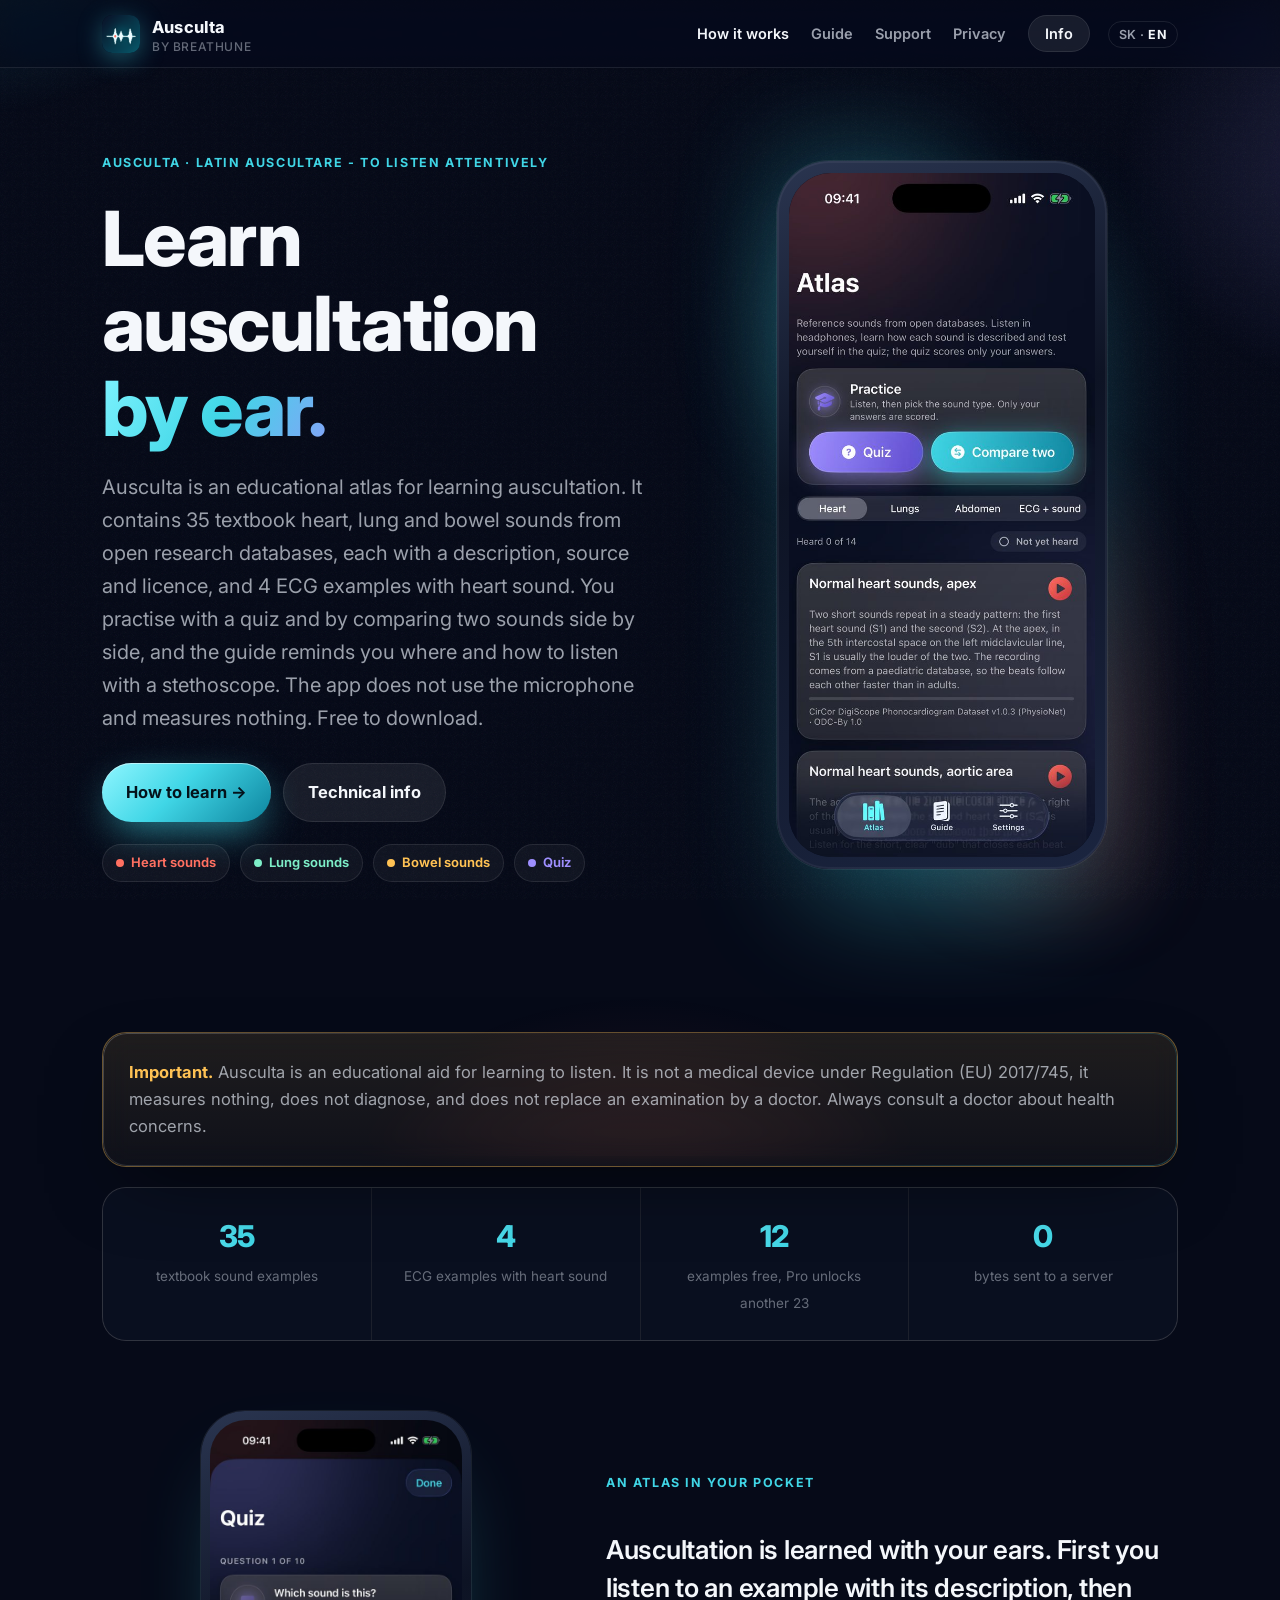
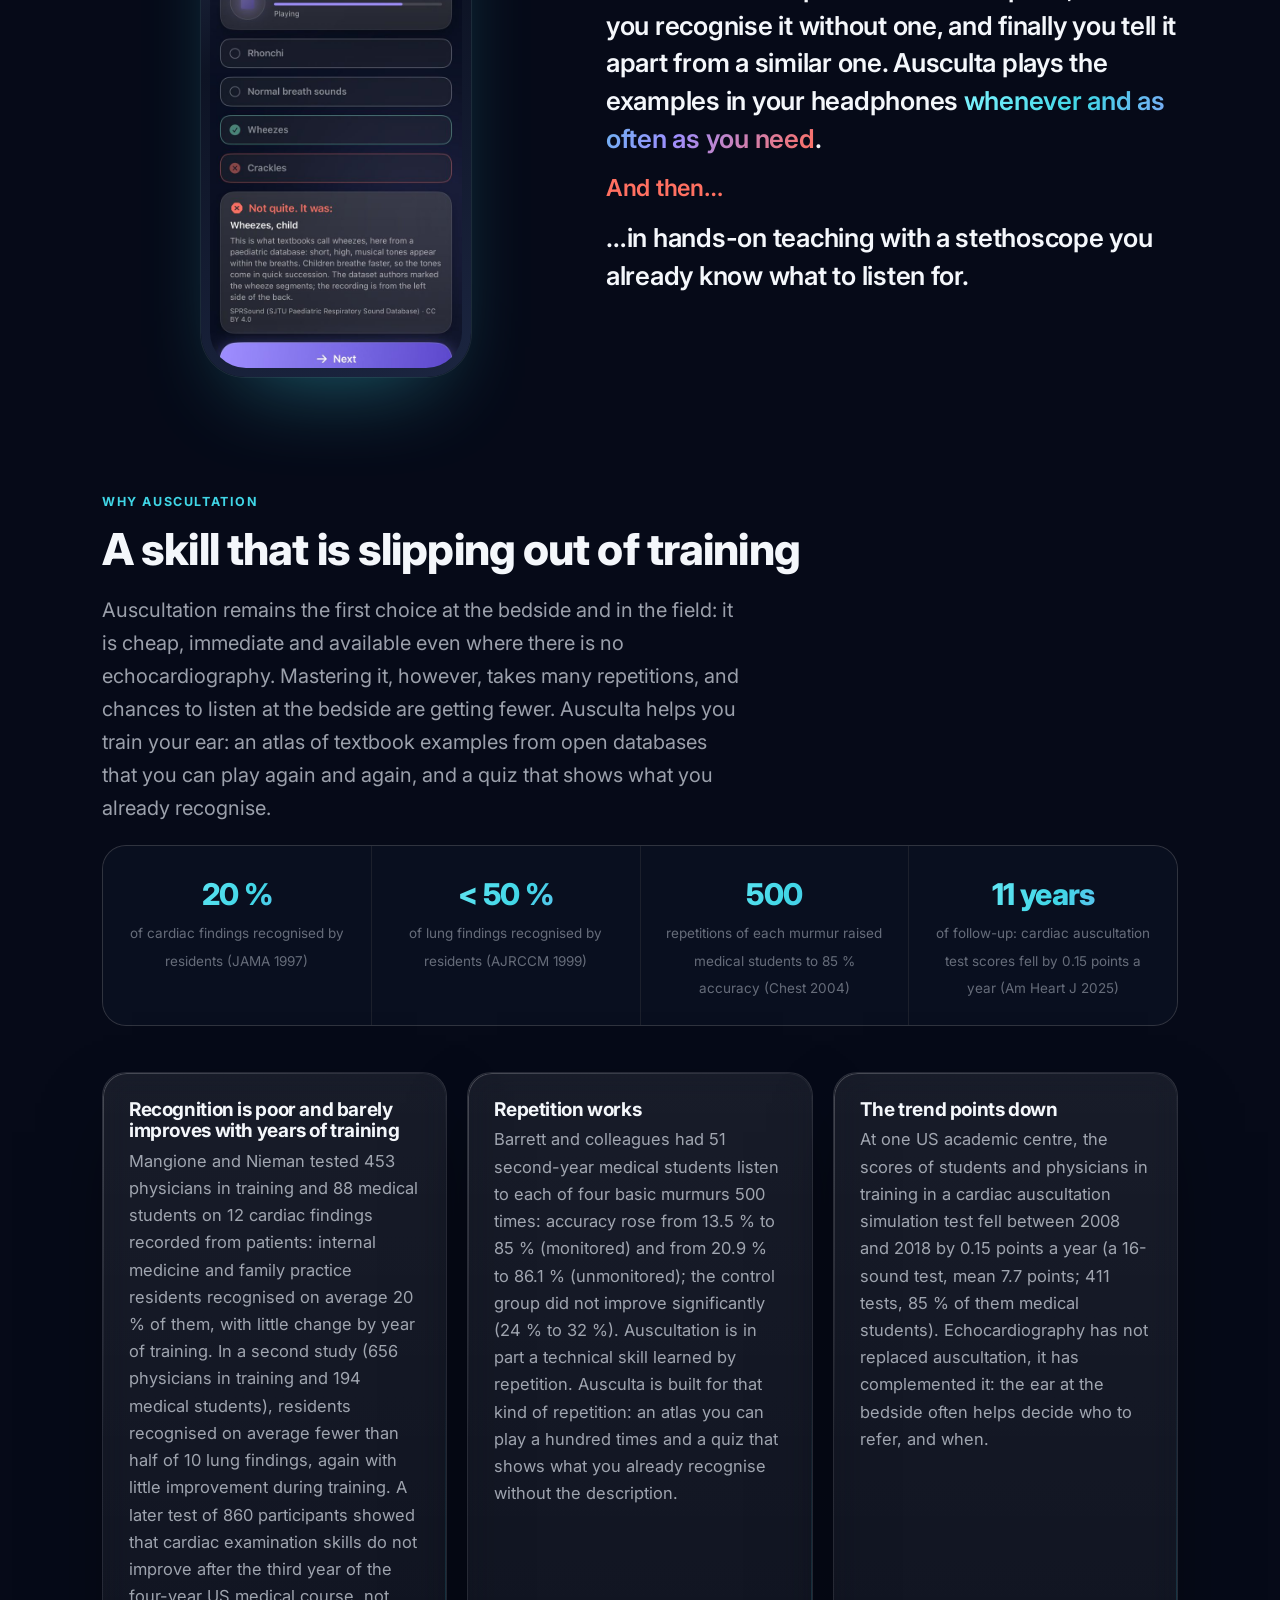
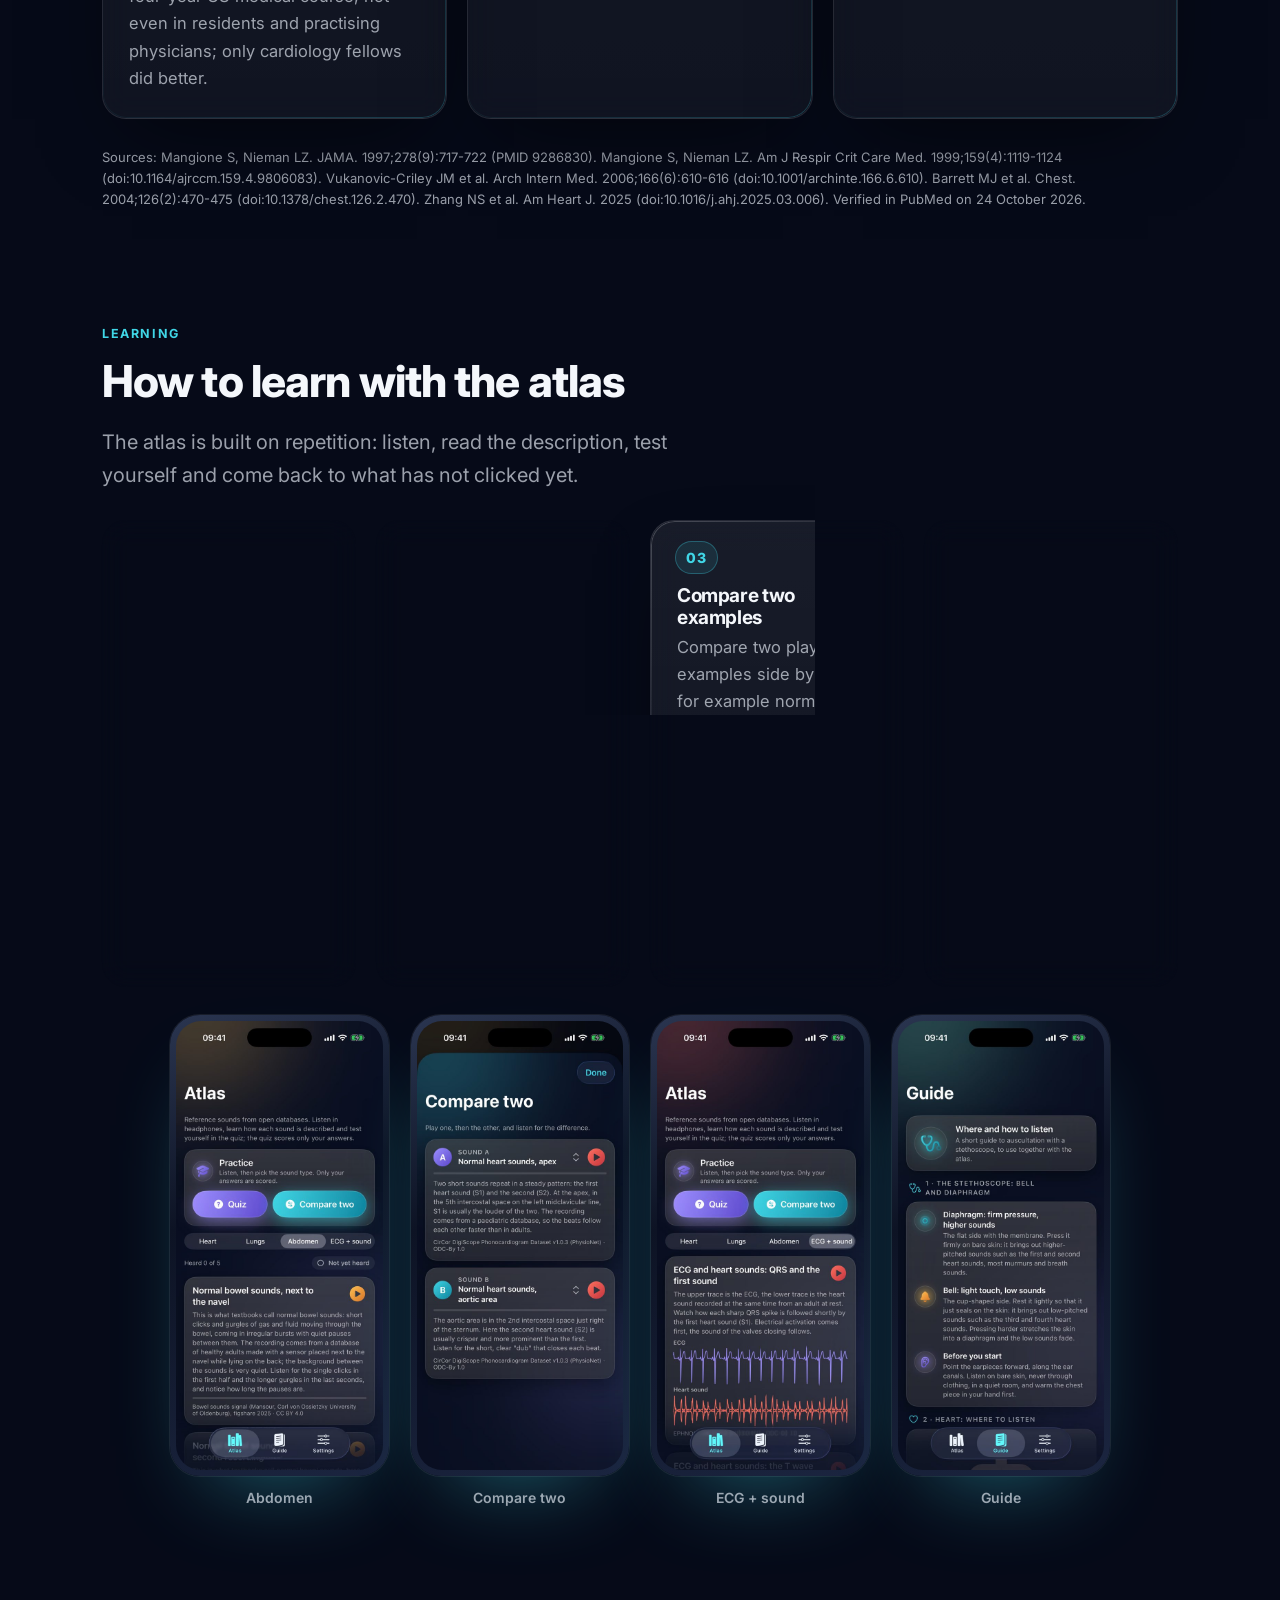
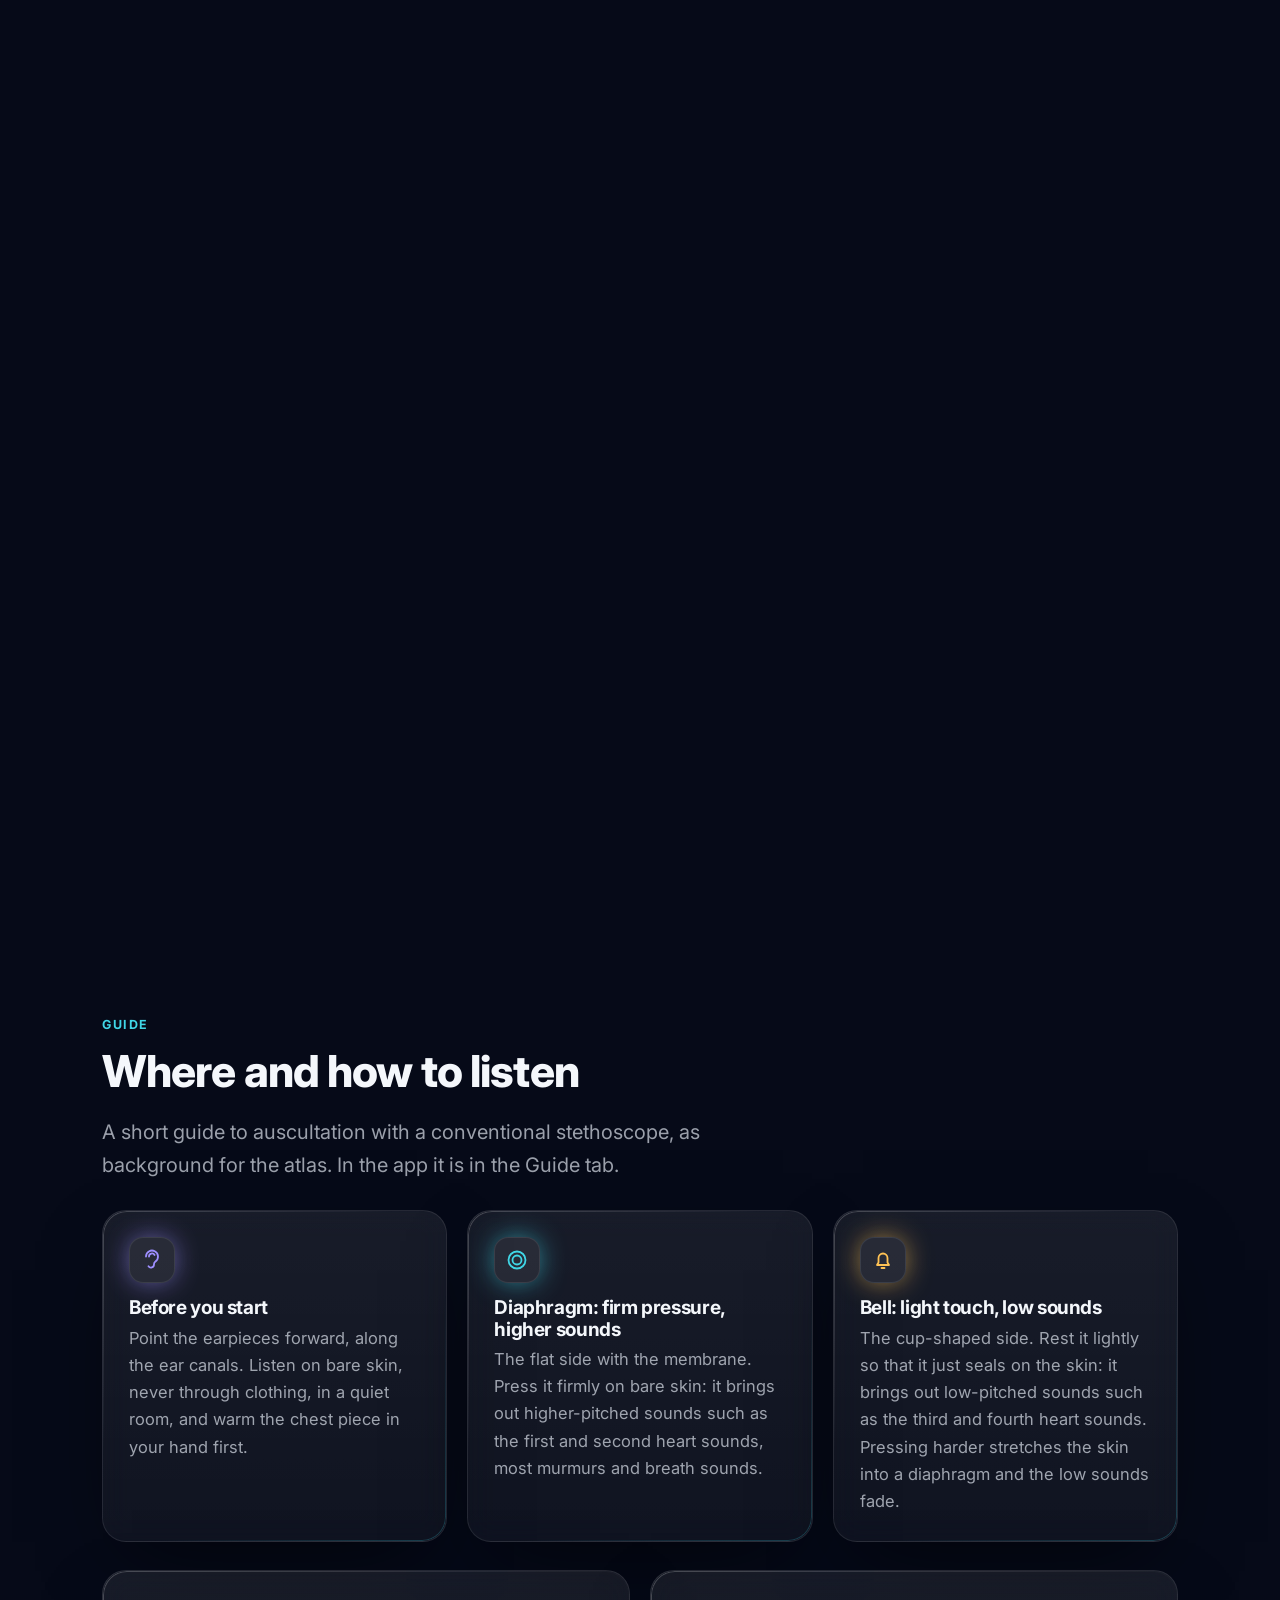
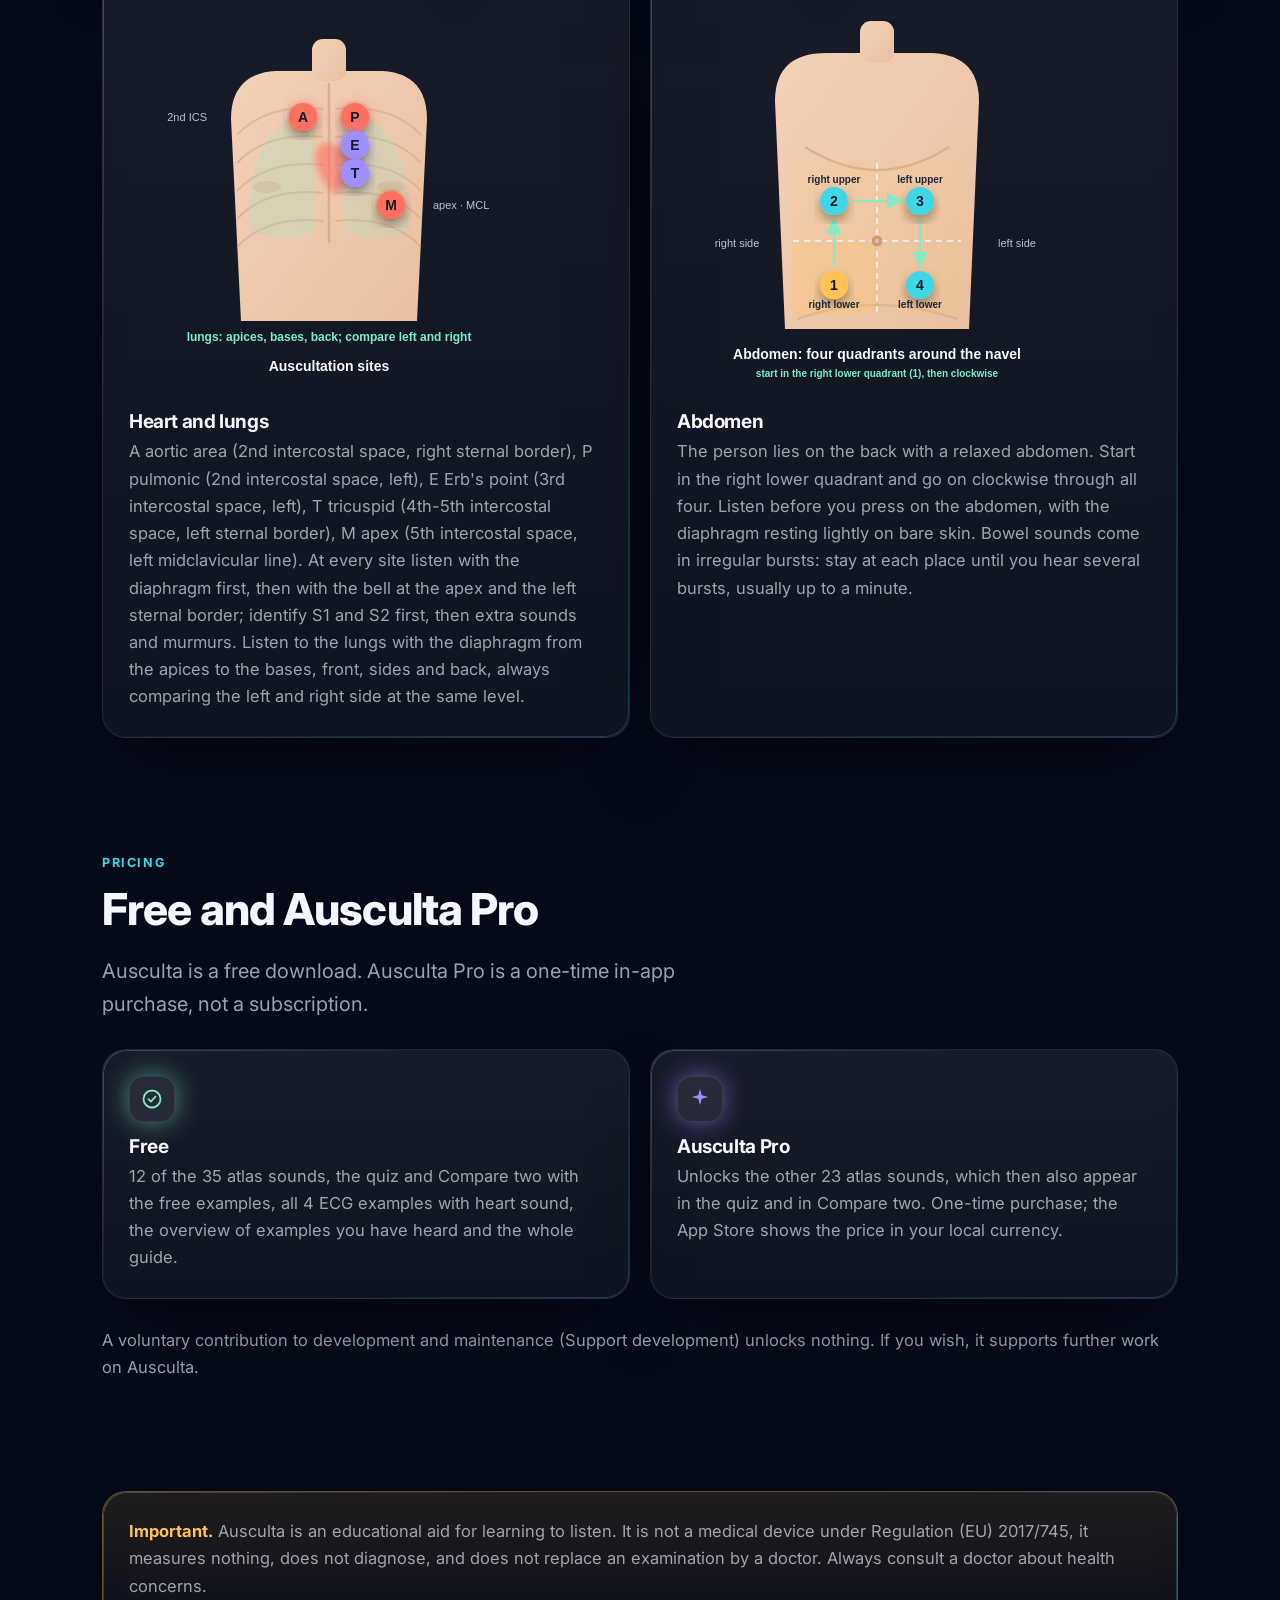
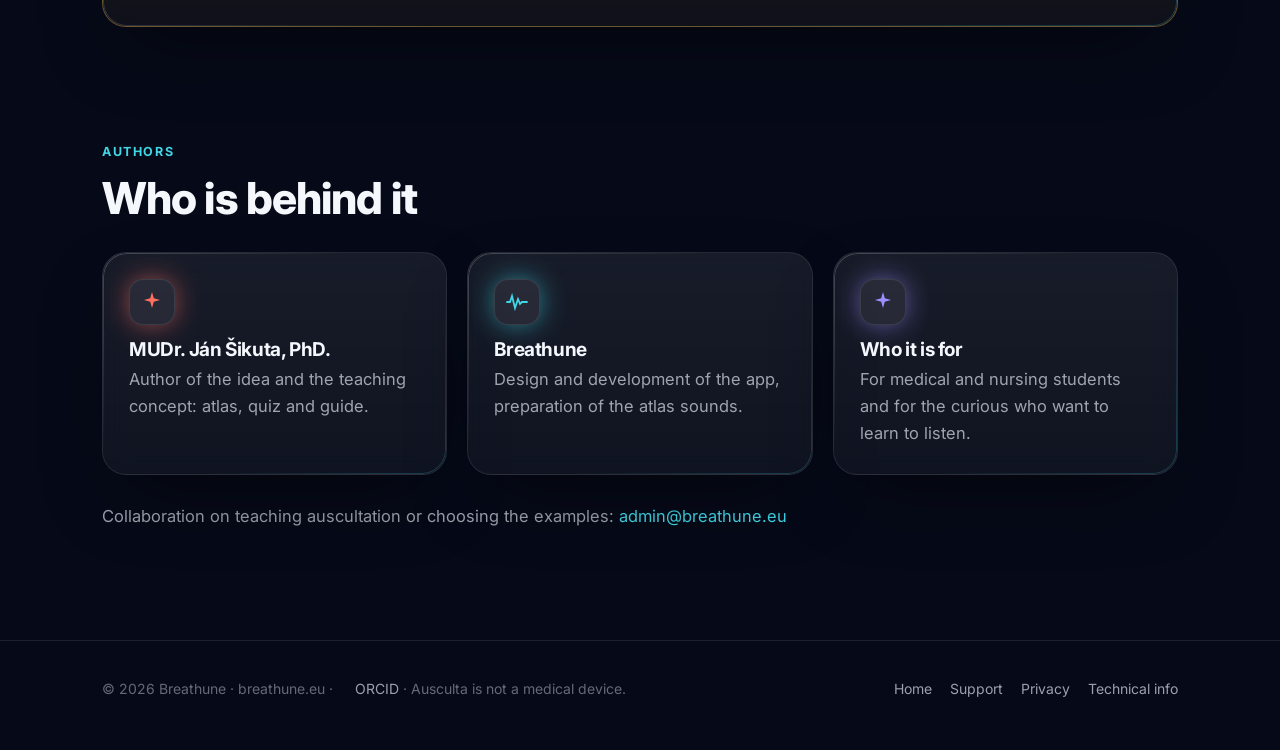
==== commit 1d3385a7: "ORCID autora (hlavička, pätička, JSON-LD) a Ako citovať (APA, Vancouver) na webe Ausculty 2.1" ====
--- a/en/index.html
+++ b/en/index.html
@@ -15,6 +15,56 @@
 <link href="https://fonts.googleapis.com/css2?family=Inter:wght@400;500;600;700;800&display=swap" rel="stylesheet">
 <link rel="stylesheet" href="../assets/style.css">
 <link rel="alternate" hreflang="sk" href="../index.html"><link rel="alternate" hreflang="en" href="../en/index.html">
+<link rel="me" href="https://orcid.org/0000-0002-4690-0317">
+<script type="application/ld+json" id="ld-ausculta">
+{
+ "@context": "https://schema.org",
+ "@graph": [
+  {
+   "@type": "SoftwareApplication",
+   "@id": "https://dzanino.github.io/ausculta-web/#ausculta",
+   "name": "Ausculta - Auscultation Atlas",
+   "applicationCategory": "EducationalApplication",
+   "applicationSubCategory": "Medical education",
+   "operatingSystem": "iOS",
+   "softwareVersion": "2.1",
+   "url": "https://dzanino.github.io/ausculta-web/",
+   "downloadUrl": "https://apps.apple.com/app/id6819630118",
+   "inLanguage": [
+    "sk",
+    "en"
+   ],
+   "isAccessibleForFree": true,
+   "offers": {
+    "@type": "Offer",
+    "price": "0",
+    "priceCurrency": "EUR"
+   },
+   "description": "Educational atlas of heart, lung and bowel sounds from published open-licence databases, with practice and cases. Not a medical device; it does not measure or diagnose.",
+   "author": {
+    "@id": "https://dzanino.github.io/ausculta-web/#autor"
+   },
+   "publisher": {
+    "@id": "https://dzanino.github.io/ausculta-web/#autor"
+   }
+  },
+  {
+   "@type": "Person",
+   "@id": "https://dzanino.github.io/ausculta-web/#autor",
+   "name": "Ján Šikuta",
+   "honorificPrefix": "MUDr.",
+   "honorificSuffix": "PhD",
+   "jobTitle": "Forensic physician and app developer",
+   "email": "admin@breathune.eu",
+   "sameAs": [
+    "https://orcid.org/0000-0002-4690-0317",
+    "https://forensika.eu/",
+    "https://breathune.eu/"
+   ]
+  }
+ ]
+}
+</script>
 </head>
 <body>
 <header class="nav"><div class="wrap">
@@ -156,7 +206,7 @@
 
 </main>
 <footer><div class="wrap">
-<span>© 2026 Breathune · breathune.eu · Ausculta is not a medical device.</span>
+<span>© 2026 Breathune · breathune.eu · <a href="https://orcid.org/0000-0002-4690-0317" rel="me noopener" target="_blank">ORCID</a> · Ausculta is not a medical device.</span>
 <span><a href="index.html">Home</a><a href="support.html">Support</a><a href="privacy.html">Privacy</a><a href="methodology.html">Technical info</a></span>
 </div></footer>
 <script src="../assets/site.js" defer></script>
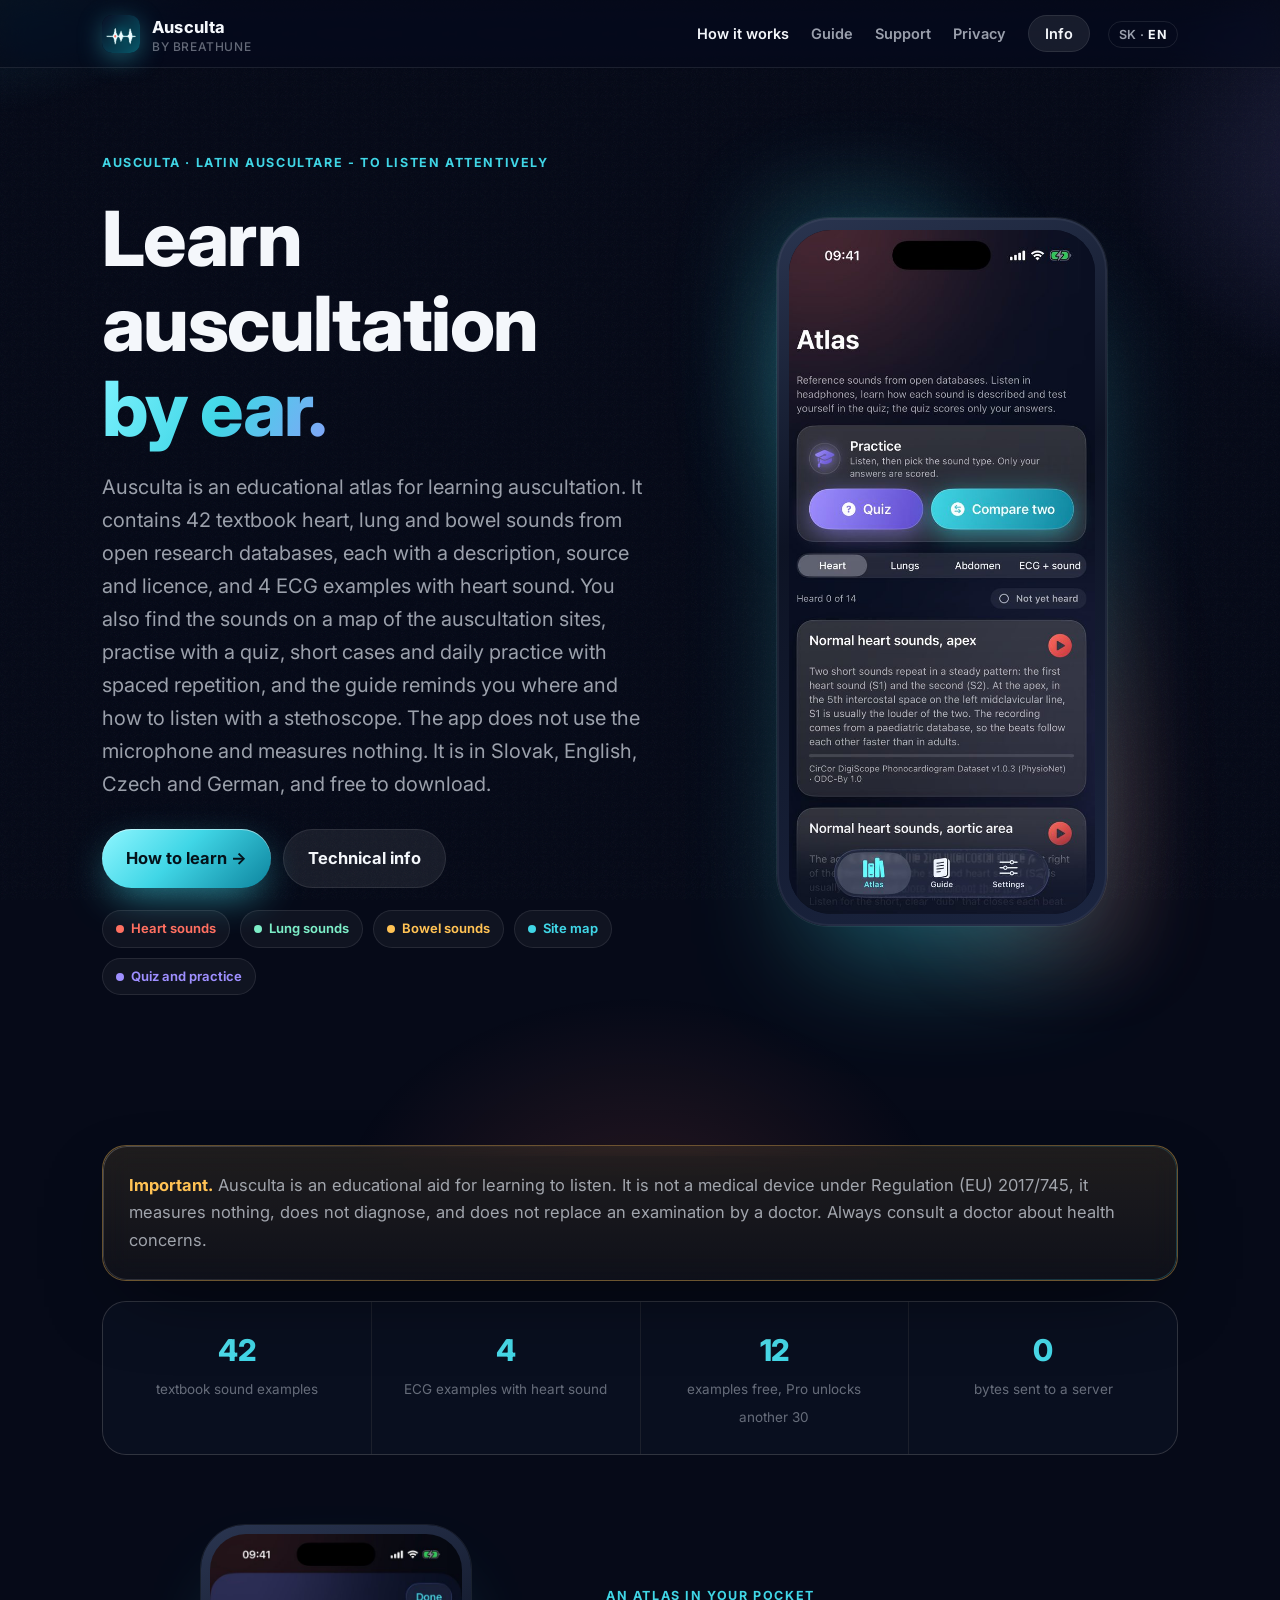
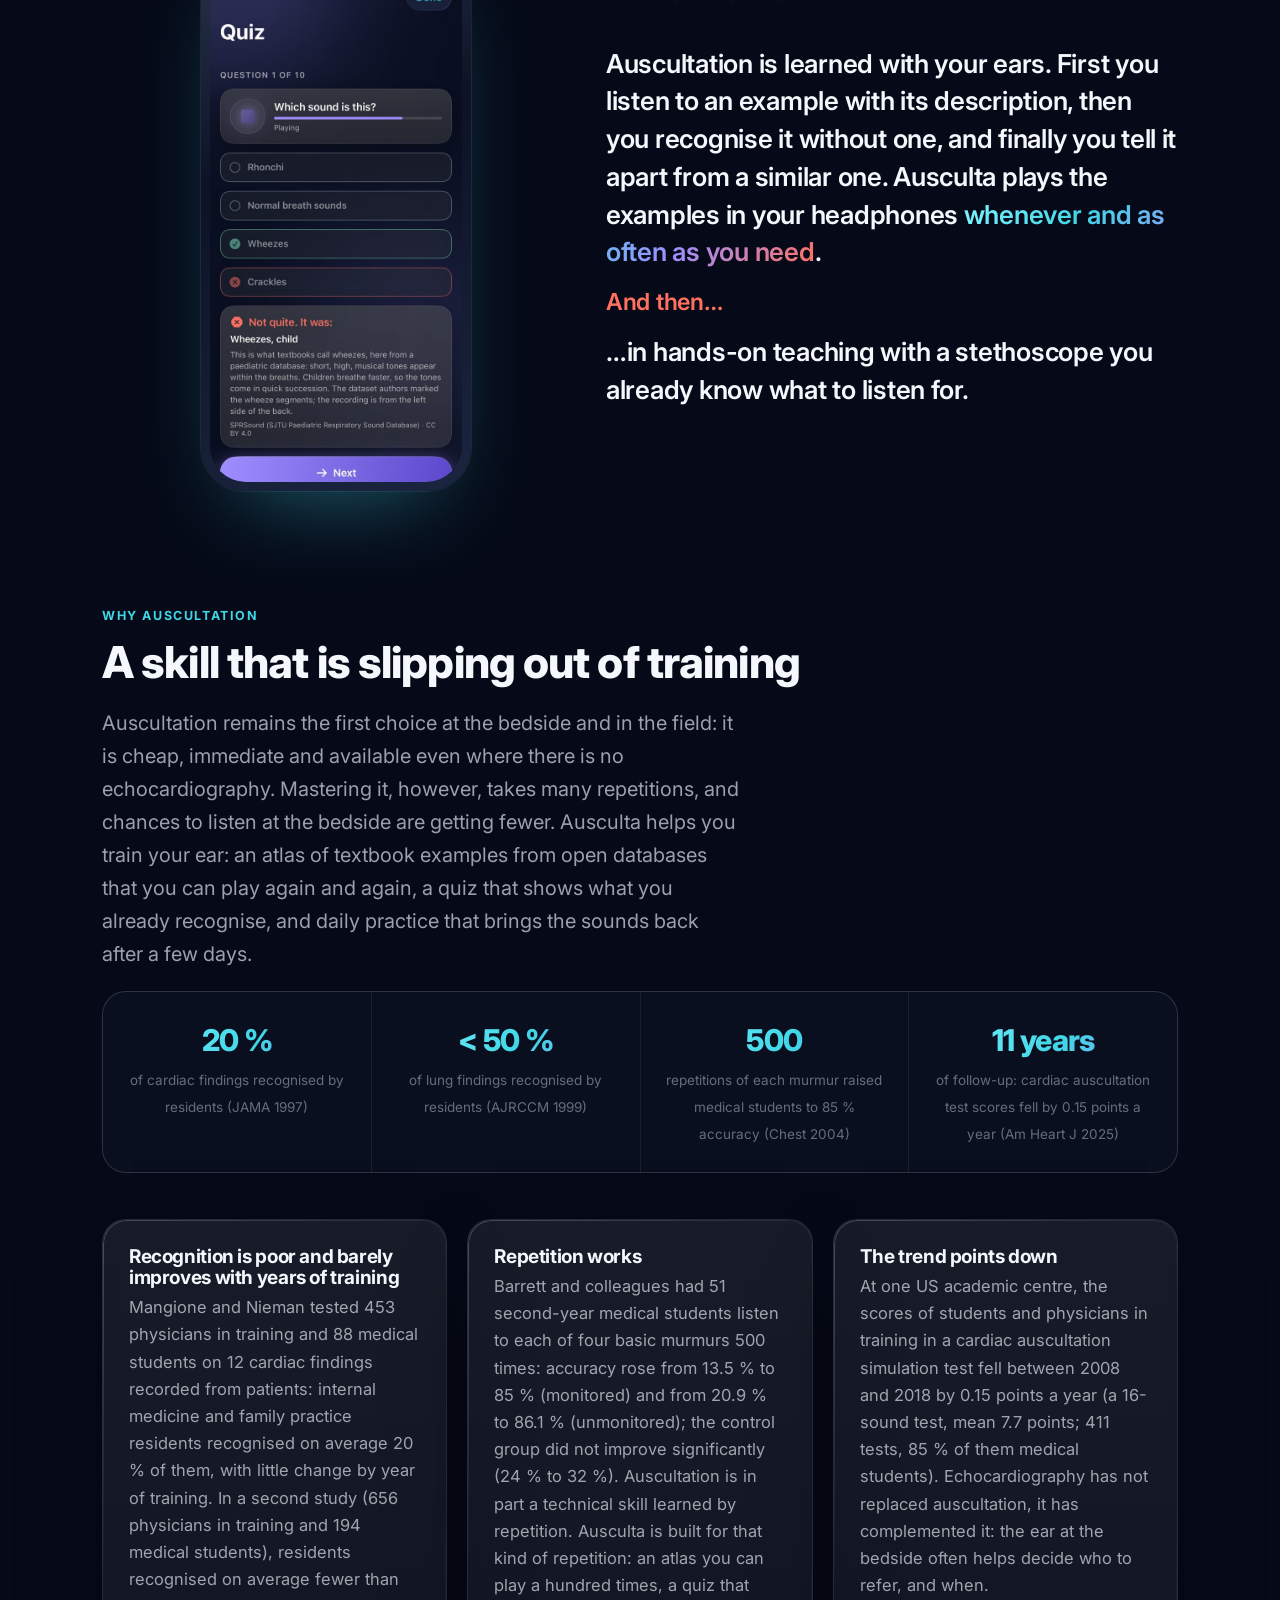
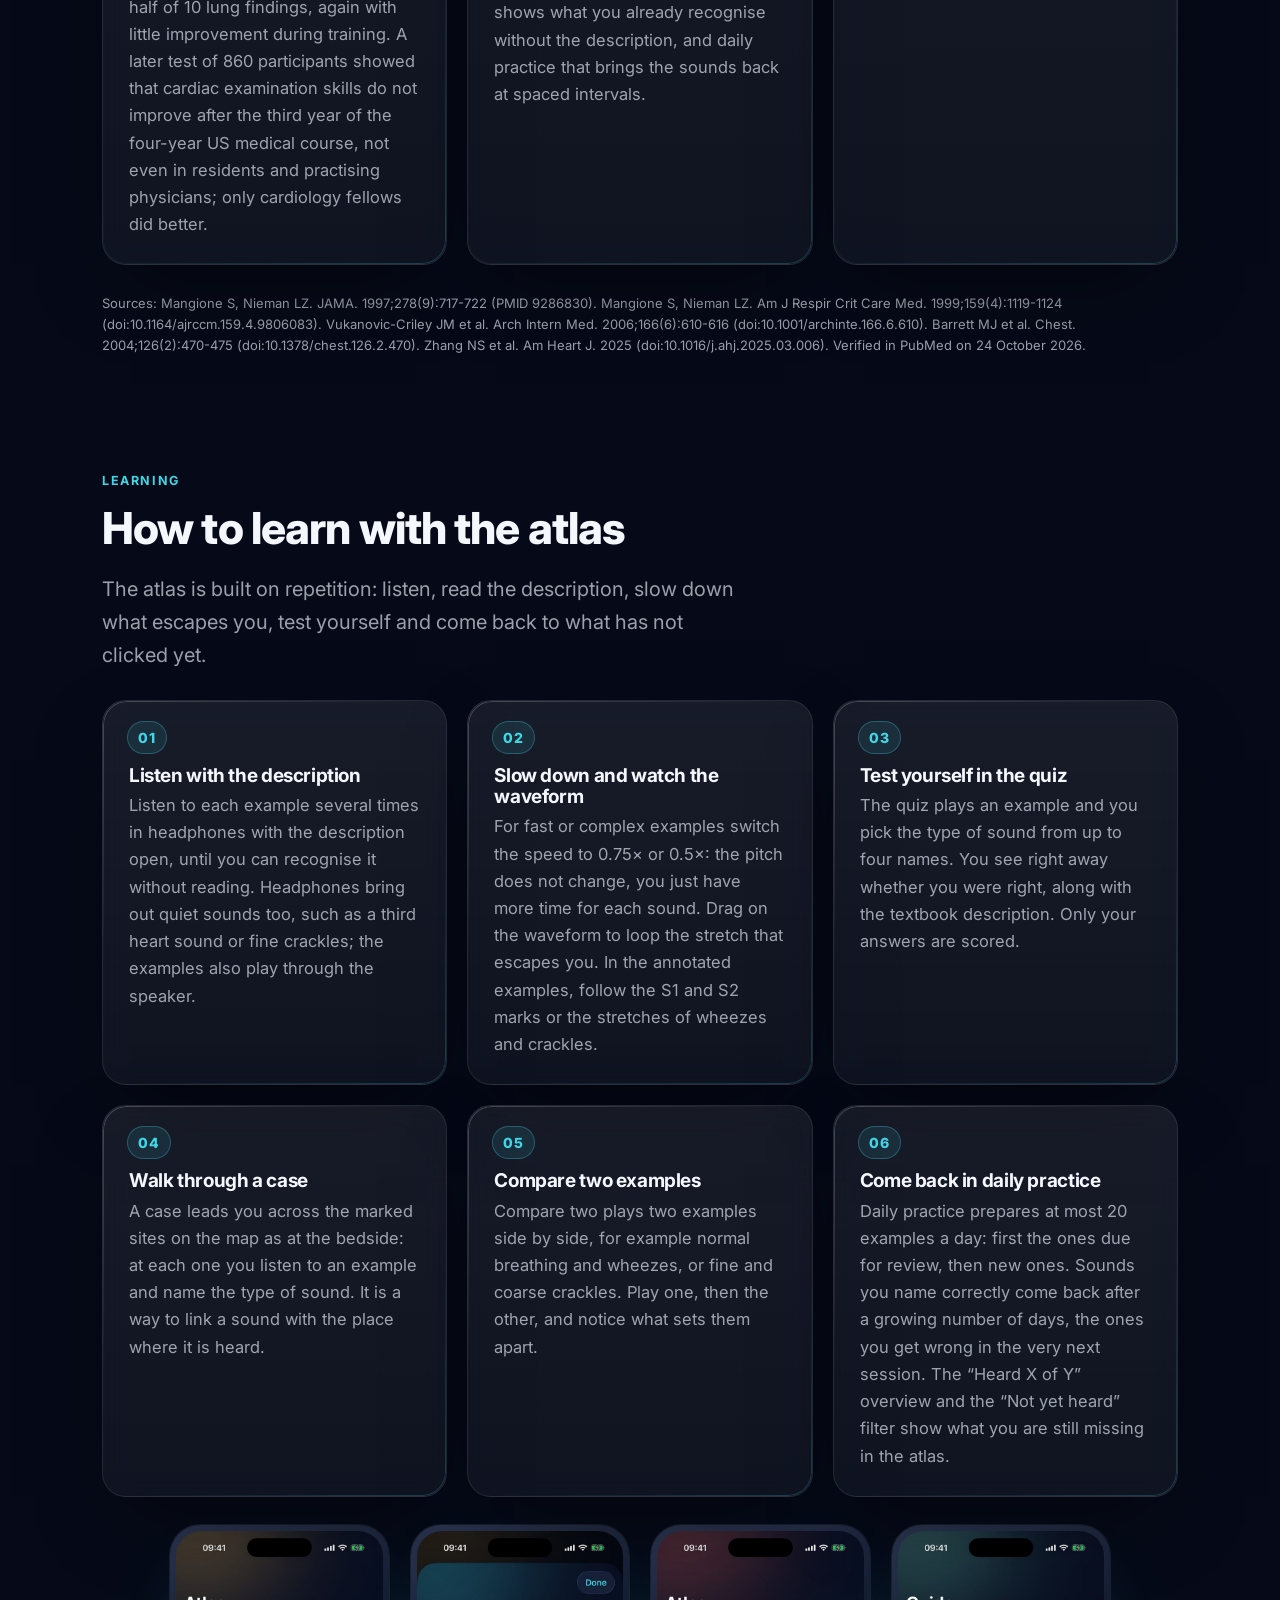
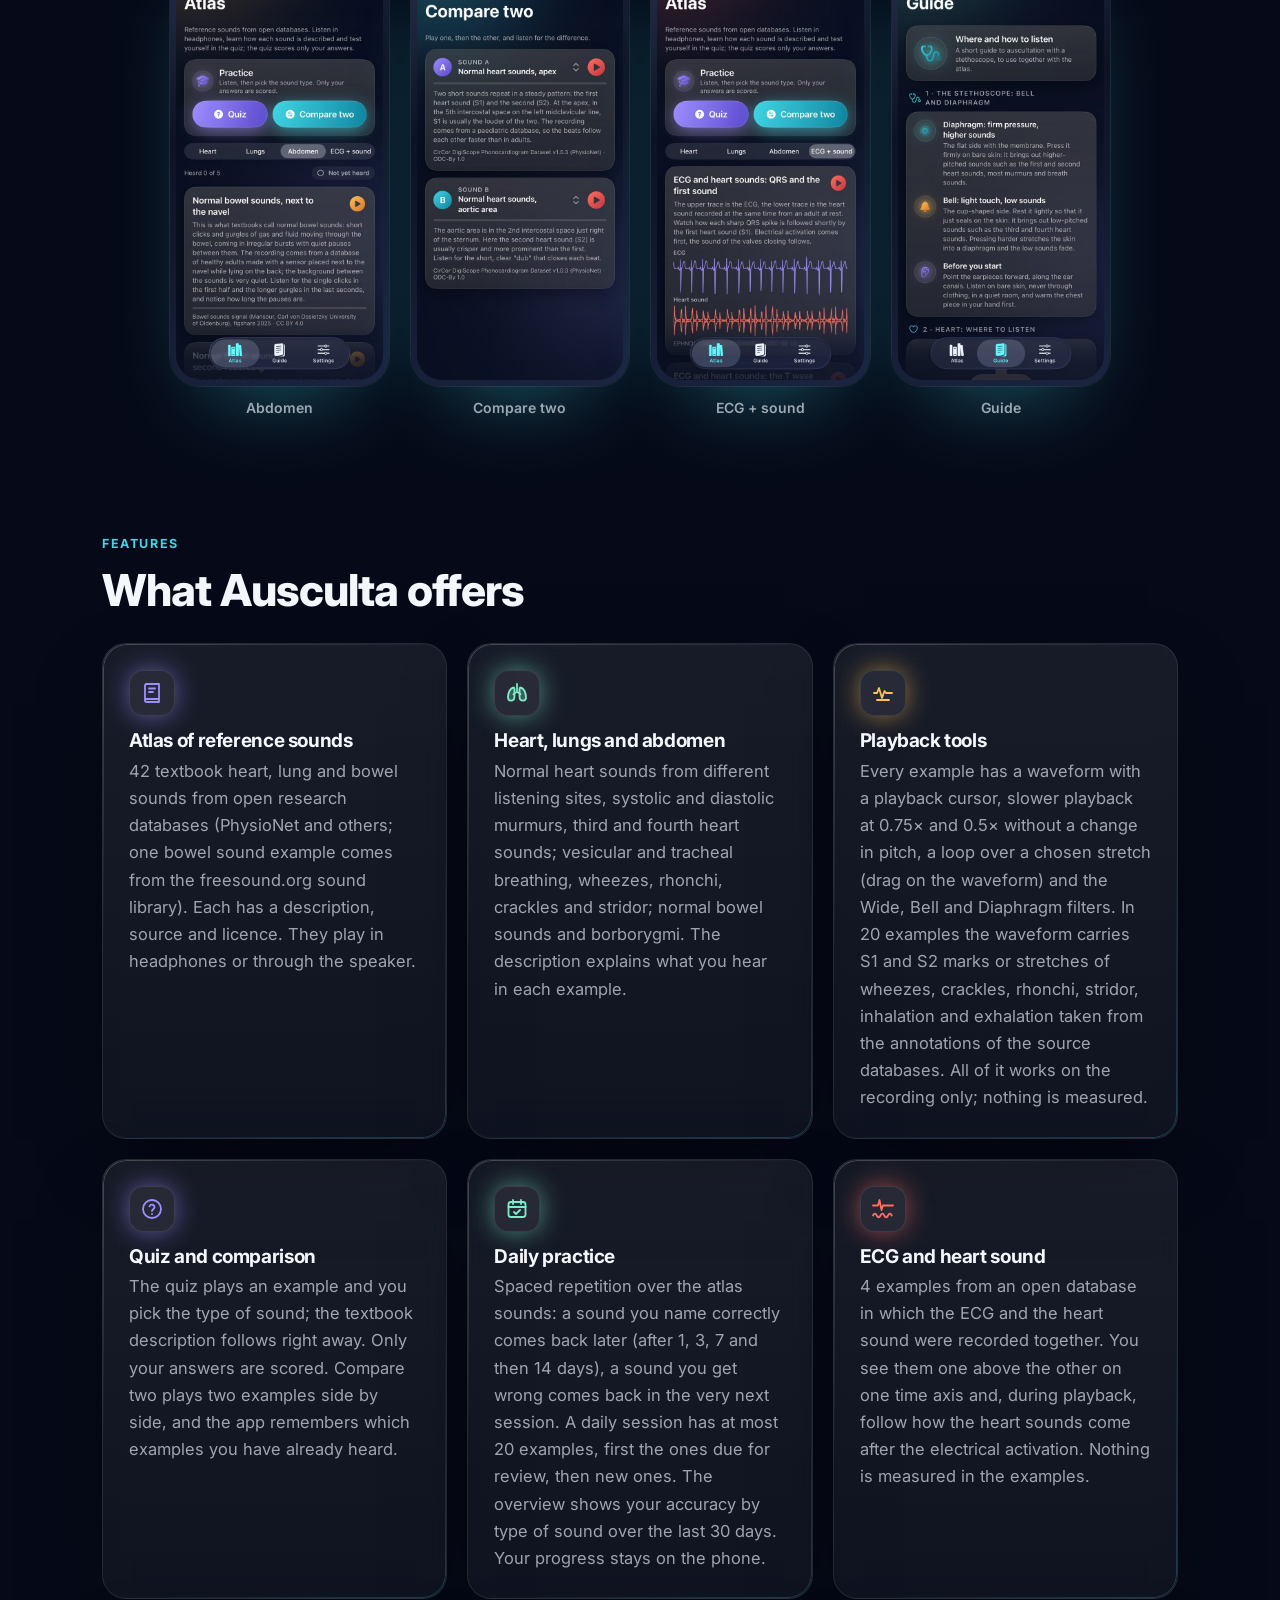
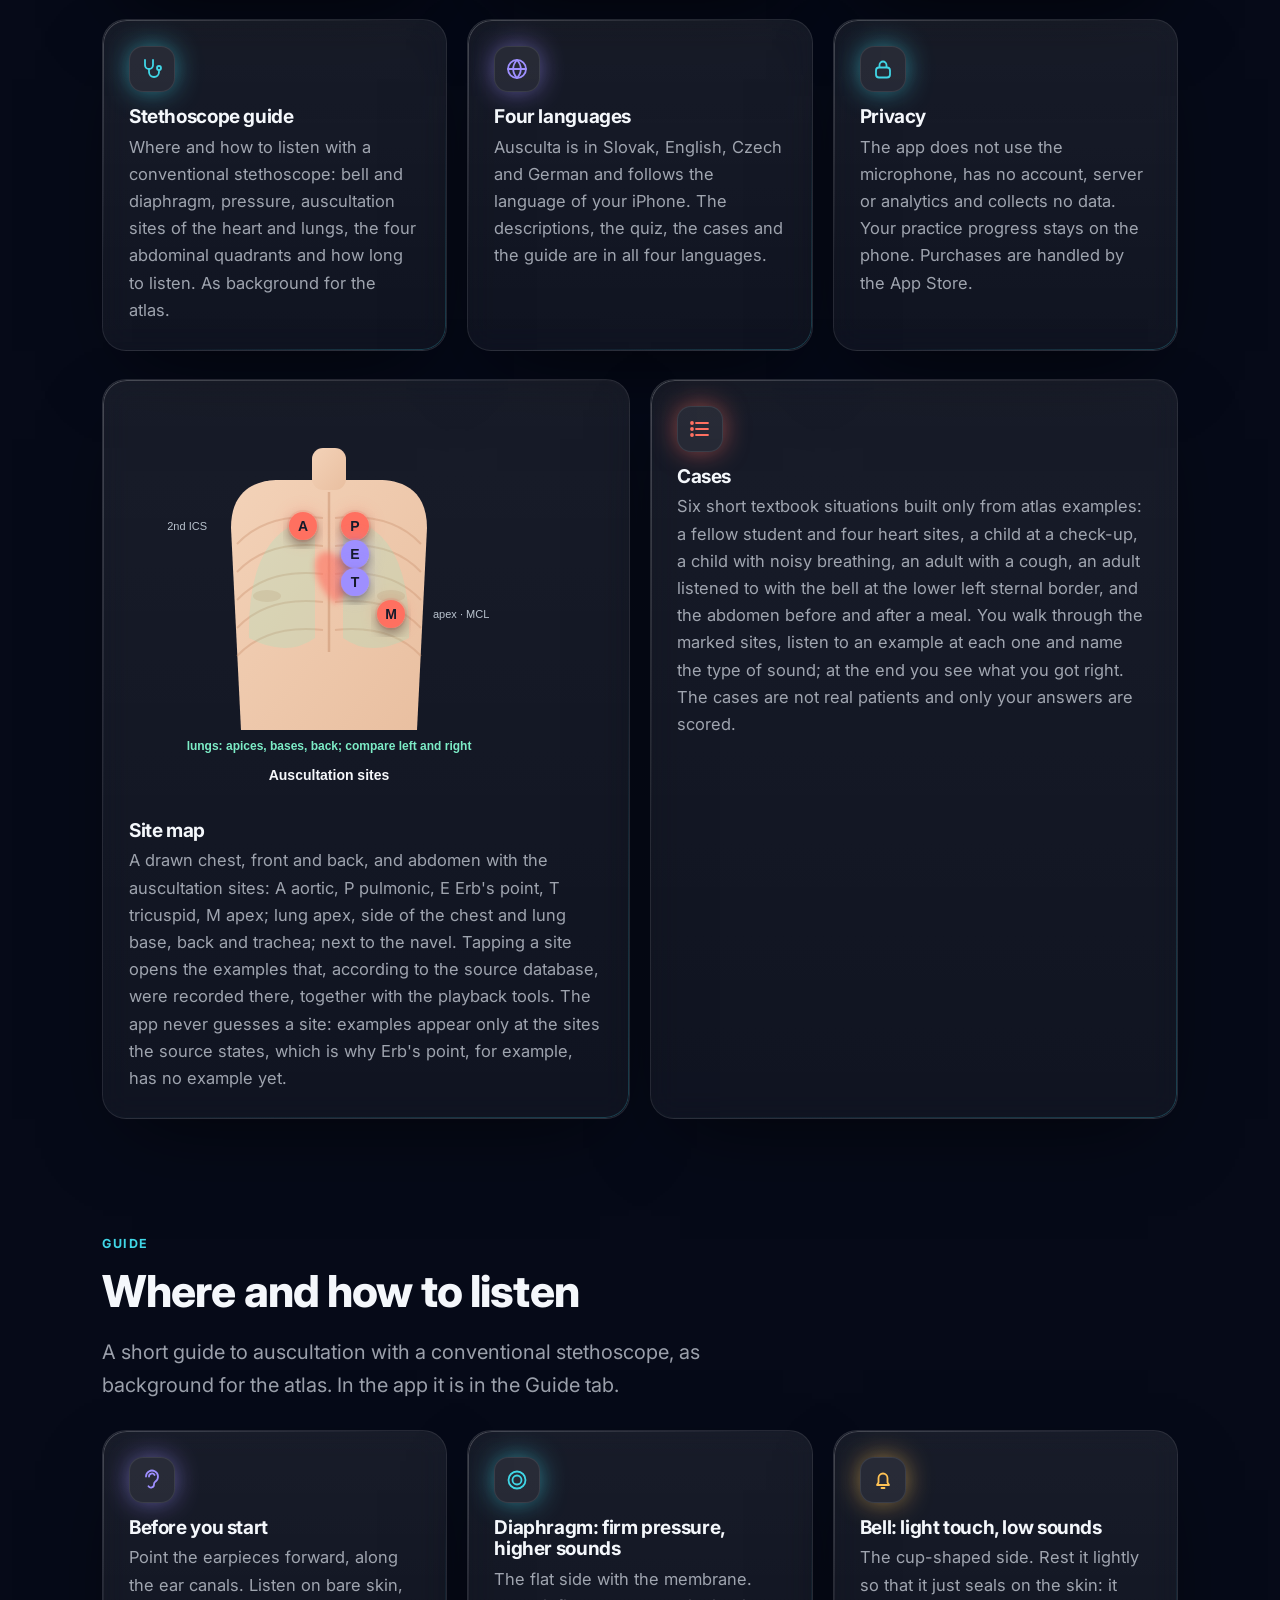
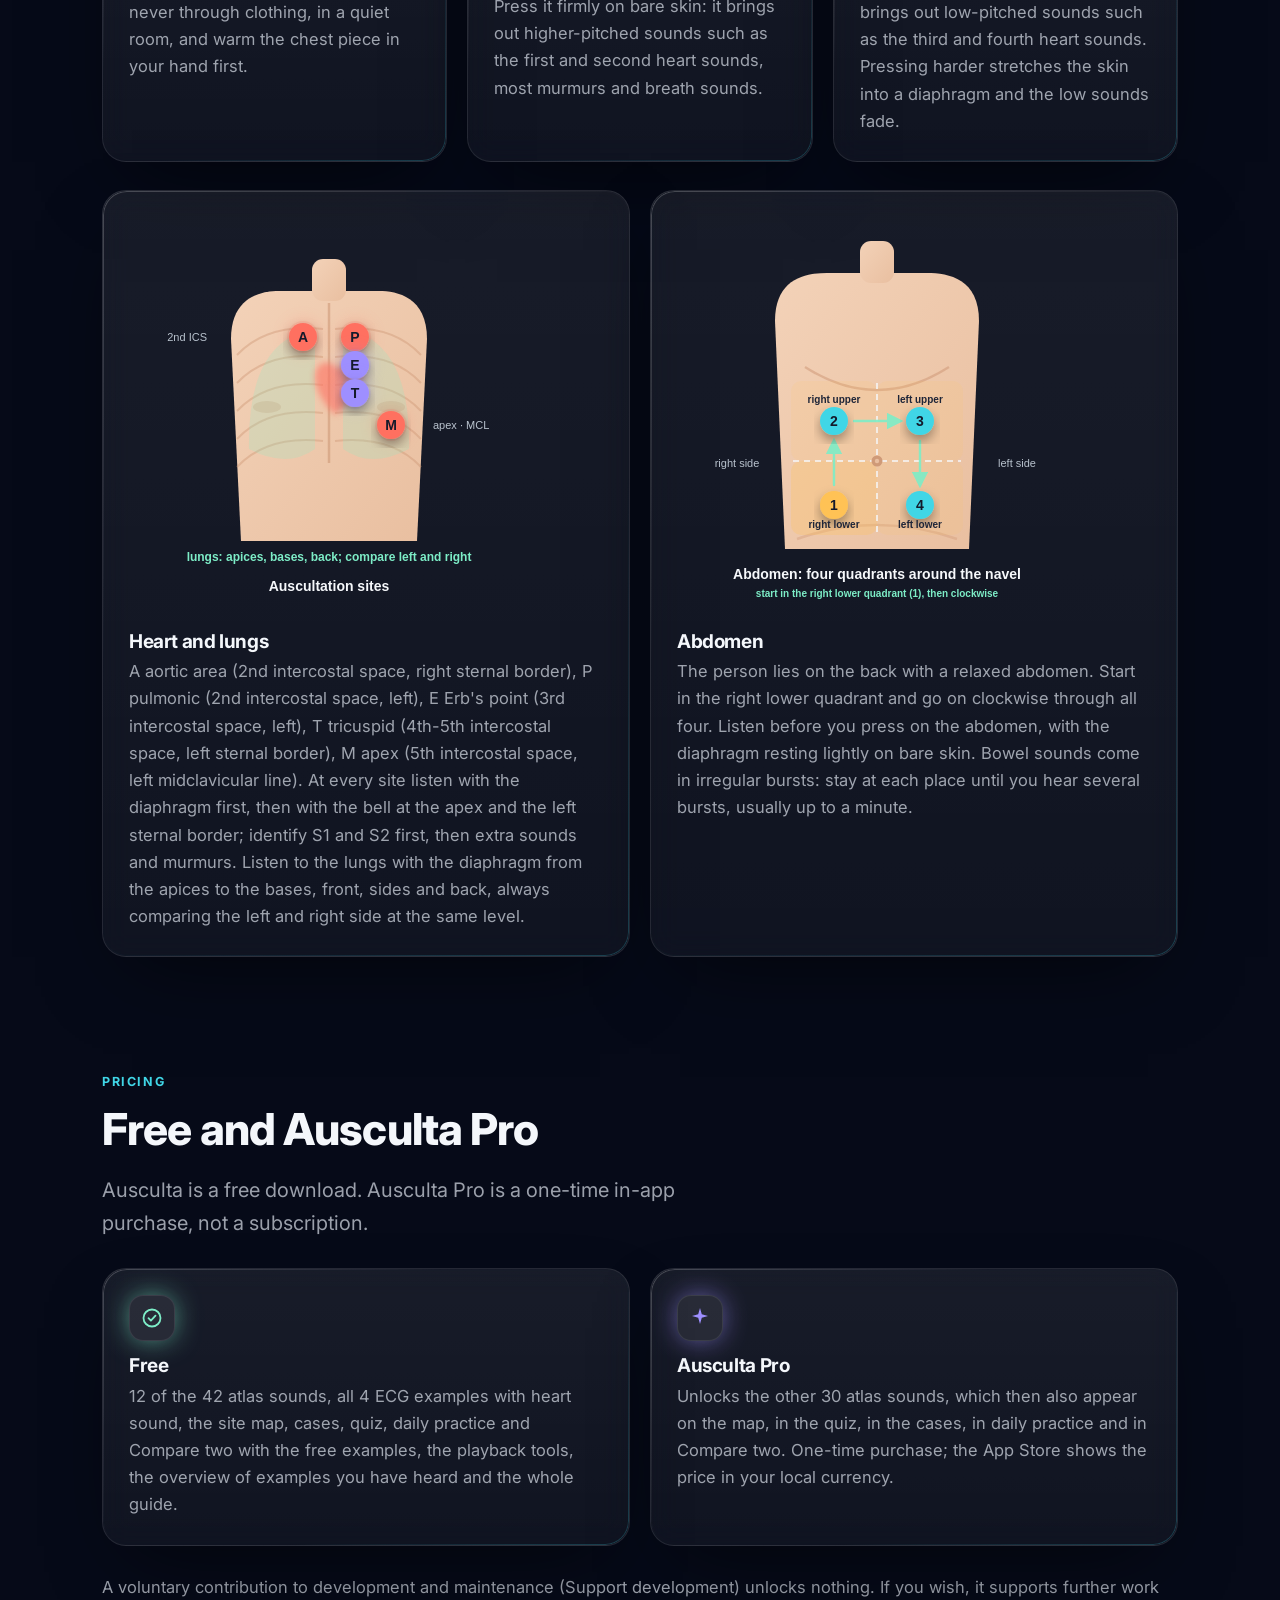
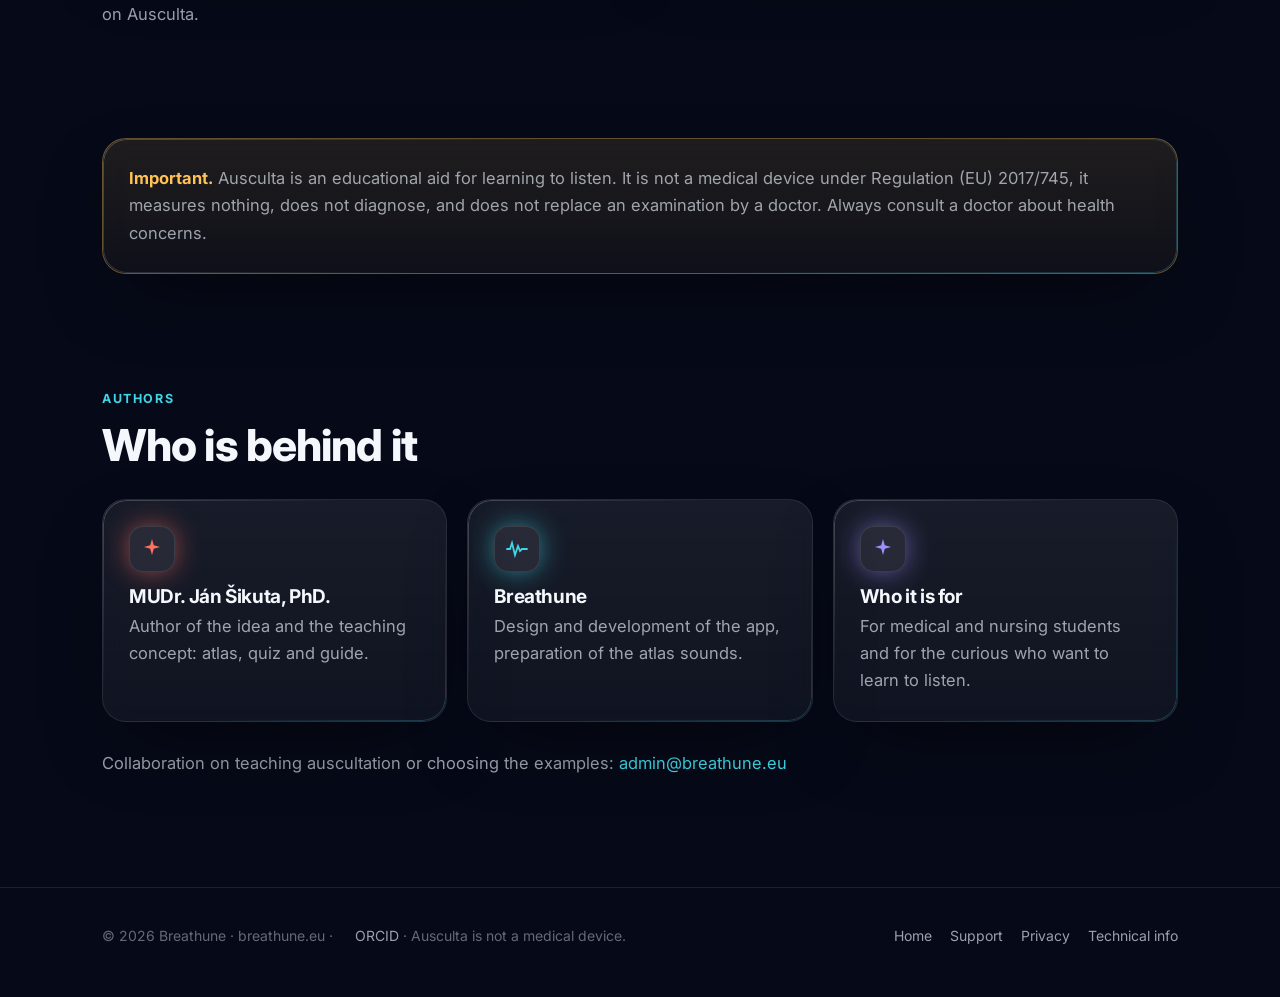
==== commit ad880017: "Web Ausculty 2.2: 42 ukážok, mapa miest, prípady, denný tréning, čeština a nemčina" ====
--- a/en/index.html
+++ b/en/index.html
@@ -4,17 +4,17 @@
 <meta charset="utf-8">
 <meta name="viewport" content="width=device-width,initial-scale=1,viewport-fit=cover">
 <title>Ausculta - Auscultation Atlas | Breathune</title>
-<meta name="description" content="Ausculta is an educational auscultation atlas: textbook heart, lung and bowel sounds from open databases, ECG examples with heart sound, a quiz, side-by-side comparison of two sounds and a stethoscope guide. It does not use the microphone and measures nothing. Not a medical device.">
+<meta name="description" content="Ausculta is an educational auscultation atlas: textbook heart, lung and bowel sounds from open databases, ECG examples with heart sound, a map of the auscultation sites, cases, a quiz, daily practice with spaced repetition and a stethoscope guide. It does not use the microphone and measures nothing. Not a medical device.">
 <meta name="theme-color" content="#060a18">
 <meta property="og:title" content="Ausculta - Auscultation Atlas | Breathune">
-<meta property="og:description" content="Ausculta is an educational auscultation atlas: textbook heart, lung and bowel sounds from open databases, ECG examples with heart sound, a quiz, side-by-side comparison of two sounds and a stethoscope guide. It does not use the microphone and measures nothing. Not a medical device.">
+<meta property="og:description" content="Ausculta is an educational auscultation atlas: textbook heart, lung and bowel sounds from open databases, ECG examples with heart sound, a map of the auscultation sites, cases, a quiz, daily practice with spaced repetition and a stethoscope guide. It does not use the microphone and measures nothing. Not a medical device.">
 <meta property="og:image" content="../assets/icon.png">
 <link rel="icon" href="../assets/icon.png">
 <link rel="apple-touch-icon" href="../assets/icon.png">
 <link rel="preconnect" href="https://fonts.googleapis.com"><link rel="preconnect" href="https://fonts.gstatic.com" crossorigin>
 <link href="https://fonts.googleapis.com/css2?family=Inter:wght@400;500;600;700;800&display=swap" rel="stylesheet">
 <link rel="stylesheet" href="../assets/style.css">
-<link rel="alternate" hreflang="sk" href="../index.html"><link rel="alternate" hreflang="en" href="../en/index.html">
+
 <link rel="me" href="https://orcid.org/0000-0002-4690-0317">
 <script type="application/ld+json" id="ld-ausculta">
 {
@@ -27,12 +27,14 @@
    "applicationCategory": "EducationalApplication",
    "applicationSubCategory": "Medical education",
    "operatingSystem": "iOS",
-   "softwareVersion": "2.1",
+   "softwareVersion": "2.2",
    "url": "https://dzanino.github.io/ausculta-web/",
    "downloadUrl": "https://apps.apple.com/app/id6819630118",
    "inLanguage": [
     "sk",
-    "en"
+    "en",
+    "cs",
+    "de"
    ],
    "isAccessibleForFree": true,
    "offers": {
@@ -65,6 +67,7 @@
  ]
 }
 </script>
+<link rel="alternate" hreflang="sk" href="../index.html"><link rel="alternate" hreflang="en" href="../en/index.html">
 </head>
 <body>
 <header class="nav"><div class="wrap">
@@ -78,7 +81,7 @@
   <div class="reveal">
     <span class="eyebrow">Ausculta · Latin auscultare - to listen attentively</span>
     <h1>Learn auscultation<br><span class="grad">by ear.</span></h1>
-    <p class="lead">Ausculta is an educational atlas for learning auscultation. It contains 35 textbook heart, lung and bowel sounds from open research databases, each with a description, source and licence, and 4 ECG examples with heart sound. You practise with a quiz and by comparing two sounds side by side, and the guide reminds you where and how to listen with a stethoscope. The app does not use the microphone and measures nothing. Free to download.</p>
+    <p class="lead">Ausculta is an educational atlas for learning auscultation. It contains 42 textbook heart, lung and bowel sounds from open research databases, each with a description, source and licence, and 4 ECG examples with heart sound. You also find the sounds on a map of the auscultation sites, practise with a quiz, short cases and daily practice with spaced repetition, and the guide reminds you where and how to listen with a stethoscope. The app does not use the microphone and measures nothing. It is in Slovak, English, Czech and German, and free to download.</p>
     <div class="actions">
       <a class="btn" href="#ako">How to learn →</a>
       <a class="btn ghost" href="methodology.html">Technical info</a>
@@ -87,7 +90,8 @@
       <span class="pill coral"><i style="background:var(--coral)"></i>Heart sounds</span>
       <span class="pill mint"><i style="background:var(--mint)"></i>Lung sounds</span>
       <span class="pill" style="color:var(--amber)"><i style="background:var(--amber)"></i>Bowel sounds</span>
-      <span class="pill violet"><i style="background:var(--violet)"></i>Quiz</span>
+      <span class="pill teal"><i style="background:var(--teal)"></i>Site map</span>
+      <span class="pill violet"><i style="background:var(--violet)"></i>Quiz and practice</span>
     </div>
   </div>
 
@@ -100,9 +104,9 @@
 <div class="card notice reveal" style="margin-top:20px"><b>Important.</b> <span class="muted">Ausculta is an educational aid for learning to listen. It is not a medical device under Regulation (EU) 2017/745, it measures nothing, does not diagnose, and does not replace an examination by a doctor. Always consult a doctor about health concerns.</span></div>
 
 <div class="band reveal" style="margin-top:20px">
-  <div><b class="grad">35</b><span>textbook sound examples</span></div>
+  <div><b class="grad">42</b><span>textbook sound examples</span></div>
   <div><b class="grad">4</b><span>ECG examples with heart sound</span></div>
-  <div><b class="grad">12</b><span>examples free, Pro unlocks another 23</span></div>
+  <div><b class="grad">12</b><span>examples free, Pro unlocks another 30</span></div>
   <div><b class="grad">0</b><span>bytes sent to a server</span></div>
 </div>
 
@@ -119,7 +123,7 @@
 <section id="preco" class="reveal">
   <span class="eyebrow">Why auscultation</span>
   <h2>A skill that is slipping out of training</h2>
-  <p class="lead">Auscultation remains the first choice at the bedside and in the field: it is cheap, immediate and available even where there is no echocardiography. Mastering it, however, takes many repetitions, and chances to listen at the bedside are getting fewer. Ausculta helps you train your ear: an atlas of textbook examples from open databases that you can play again and again, and a quiz that shows what you already recognise.</p>
+  <p class="lead">Auscultation remains the first choice at the bedside and in the field: it is cheap, immediate and available even where there is no echocardiography. Mastering it, however, takes many repetitions, and chances to listen at the bedside are getting fewer. Ausculta helps you train your ear: an atlas of textbook examples from open databases that you can play again and again, a quiz that shows what you already recognise, and daily practice that brings the sounds back after a few days.</p>
   <div class="band" style="margin-top:20px">
     <div><b class="grad">20 %</b><span>of cardiac findings recognised by residents (JAMA 1997)</span></div>
     <div><b class="grad">&lt; 50 %</b><span>of lung findings recognised by residents (AJRCCM 1999)</span></div>
@@ -128,7 +132,7 @@
   </div>
   <div class="grid">
     <div class="card"><h3>Recognition is poor and barely improves with years of training</h3><p>Mangione and Nieman tested 453 physicians in training and 88 medical students on 12 cardiac findings recorded from patients: internal medicine and family practice residents recognised on average 20 % of them, with little change by year of training. In a second study (656 physicians in training and 194 medical students), residents recognised on average fewer than half of 10 lung findings, again with little improvement during training. A later test of 860 participants showed that cardiac examination skills do not improve after the third year of the four-year US medical course, not even in residents and practising physicians; only cardiology fellows did better.</p></div>
-    <div class="card"><h3>Repetition works</h3><p>Barrett and colleagues had 51 second-year medical students listen to each of four basic murmurs 500 times: accuracy rose from 13.5 % to 85 % (monitored) and from 20.9 % to 86.1 % (unmonitored); the control group did not improve significantly (24 % to 32 %). Auscultation is in part a technical skill learned by repetition. Ausculta is built for that kind of repetition: an atlas you can play a hundred times and a quiz that shows what you already recognise without the description.</p></div>
+    <div class="card"><h3>Repetition works</h3><p>Barrett and colleagues had 51 second-year medical students listen to each of four basic murmurs 500 times: accuracy rose from 13.5 % to 85 % (monitored) and from 20.9 % to 86.1 % (unmonitored); the control group did not improve significantly (24 % to 32 %). Auscultation is in part a technical skill learned by repetition. Ausculta is built for that kind of repetition: an atlas you can play a hundred times, a quiz that shows what you already recognise without the description, and daily practice that brings the sounds back at spaced intervals.</p></div>
     <div class="card"><h3>The trend points down</h3><p>At one US academic centre, the scores of students and physicians in training in a cardiac auscultation simulation test fell between 2008 and 2018 by 0.15 points a year (a 16-sound test, mean 7.7 points; 411 tests, 85 % of them medical students). Echocardiography has not replaced auscultation, it has complemented it: the ear at the bedside often helps decide who to refer, and when.</p></div>
   </div>
   <p class="muted" style="font-size:13px;line-height:1.6">Sources: Mangione S, Nieman LZ. JAMA. 1997;278(9):717-722 (PMID 9286830). Mangione S, Nieman LZ. Am J Respir Crit Care Med. 1999;159(4):1119-1124 (doi:10.1164/ajrccm.159.4.9806083). Vukanovic-Criley JM et al. Arch Intern Med. 2006;166(6):610-616 (doi:10.1001/archinte.166.6.610). Barrett MJ et al. Chest. 2004;126(2):470-475 (doi:10.1378/chest.126.2.470). Zhang NS et al. Am Heart J. 2025 (doi:10.1016/j.ahj.2025.03.006). Verified in PubMed on 24 October 2026.</p>
@@ -137,12 +141,14 @@
 <section id="ako" class="reveal">
   <span class="eyebrow">Learning</span>
   <h2>How to learn with the atlas</h2>
-  <p class="lead">The atlas is built on repetition: listen, read the description, test yourself and come back to what has not clicked yet.</p>
-  <div class="grid steps four">
+  <p class="lead">The atlas is built on repetition: listen, read the description, slow down what escapes you, test yourself and come back to what has not clicked yet.</p>
+  <div class="grid steps">
     <div class="card lift"><h3>Listen with the description</h3><p>Listen to each example several times in headphones with the description open, until you can recognise it without reading. Headphones bring out quiet sounds too, such as a third heart sound or fine crackles; the examples also play through the speaker.</p></div>
+    <div class="card lift"><h3>Slow down and watch the waveform</h3><p>For fast or complex examples switch the speed to 0.75× or 0.5×: the pitch does not change, you just have more time for each sound. Drag on the waveform to loop the stretch that escapes you. In the annotated examples, follow the S1 and S2 marks or the stretches of wheezes and crackles.</p></div>
     <div class="card lift"><h3>Test yourself in the quiz</h3><p>The quiz plays an example and you pick the type of sound from up to four names. You see right away whether you were right, along with the textbook description. Only your answers are scored.</p></div>
+    <div class="card lift"><h3>Walk through a case</h3><p>A case leads you across the marked sites on the map as at the bedside: at each one you listen to an example and name the type of sound. It is a way to link a sound with the place where it is heard.</p></div>
     <div class="card lift"><h3>Compare two examples</h3><p>Compare two plays two examples side by side, for example normal breathing and wheezes, or fine and coarse crackles. Play one, then the other, and notice what sets them apart.</p></div>
-    <div class="card lift"><h3>Come back to the examples</h3><p>The “Heard X of Y” overview shows how many examples in a section you have heard, and the “Not yet heard” filter picks the ones you are missing. Come back to the examples after a few days: in auscultation, repetition is what works.</p></div>
+    <div class="card lift"><h3>Come back in daily practice</h3><p>Daily practice prepares at most 20 examples a day: first the ones due for review, then new ones. Sounds you name correctly come back after a growing number of days, the ones you get wrong in the very next session. The “Heard X of Y” overview and the “Not yet heard” filter show what you are still missing in the atlas.</p></div>
   </div>
   <div class="shots">
     <figure><div class="device"><img src="../assets/img/en/screen-abdomen.jpg" alt="The Abdomen section of the atlas: normal bowel sounds with description and source" loading="lazy"></div><figcaption>Abdomen</figcaption></figure>
@@ -156,12 +162,19 @@
   <span class="eyebrow">Features</span>
   <h2>What Ausculta offers</h2>
   <div class="grid">
-    <div class="card lift"><div class="chip violet"><svg viewBox="0 0 24 24" fill="none" stroke="currentColor" stroke-width="1.8" stroke-linecap="round" stroke-linejoin="round"><path d="M5 4.5A1.5 1.5 0 0 1 6.5 3H19v15H6.5A1.5 1.5 0 0 0 5 19.5z"/><path d="M5 19.5A1.5 1.5 0 0 0 6.5 21H19v-3"/><path d="M9 7.5h6M9 11h4"/></svg></div><h3>Atlas of reference sounds</h3><p>35 textbook heart, lung and bowel sounds from open research databases (PhysioNet and others; one bowel sound example comes from the freesound.org sound library). Each has a description, source and licence. They play in headphones or through the speaker.</p></div>
+    <div class="card lift"><div class="chip violet"><svg viewBox="0 0 24 24" fill="none" stroke="currentColor" stroke-width="1.8" stroke-linecap="round" stroke-linejoin="round"><path d="M5 4.5A1.5 1.5 0 0 1 6.5 3H19v15H6.5A1.5 1.5 0 0 0 5 19.5z"/><path d="M5 19.5A1.5 1.5 0 0 0 6.5 21H19v-3"/><path d="M9 7.5h6M9 11h4"/></svg></div><h3>Atlas of reference sounds</h3><p>42 textbook heart, lung and bowel sounds from open research databases (PhysioNet and others; one bowel sound example comes from the freesound.org sound library). Each has a description, source and licence. They play in headphones or through the speaker.</p></div>
     <div class="card lift"><div class="chip mint"><svg viewBox="0 0 24 24" fill="none" stroke="currentColor" stroke-width="1.8" stroke-linecap="round"><path d="M12 3v8m0 0c-1.5 0-2.5 1-3.5 2.2M12 11c1.5 0 2.5 1 3.5 2.2"/><path d="M8.5 6.5C5 7 3 12 3 16.5c0 2 1.2 3.2 3 3.2 2.6 0 3.5-2 3.5-4.5V9c0-1.5-.4-2.6-1-2.5zM15.5 6.5C19 7 21 12 21 16.5c0 2-1.2 3.2-3 3.2-2.6 0-3.5-2-3.5-4.5V9c0-1.5.4-2.6 1-2.5z" fill="currentColor" fill-opacity=".25"/></svg></div><h3>Heart, lungs and abdomen</h3><p>Normal heart sounds from different listening sites, systolic and diastolic murmurs, third and fourth heart sounds; vesicular and tracheal breathing, wheezes, rhonchi, crackles and stridor; normal bowel sounds and borborygmi. The description explains what you hear in each example.</p></div>
+    <div class="card lift"><div class="chip amber"><svg viewBox="0 0 24 24" fill="none" stroke="currentColor" stroke-width="1.8" stroke-linecap="round" stroke-linejoin="round"><path d="M3 12h3l2-5 3 10 2.5-7 1.5 2H21"/><path d="M6 19h12"/></svg></div><h3>Playback tools</h3><p>Every example has a waveform with a playback cursor, slower playback at 0.75× and 0.5× without a change in pitch, a loop over a chosen stretch (drag on the waveform) and the Wide, Bell and Diaphragm filters. In 20 examples the waveform carries S1 and S2 marks or stretches of wheezes, crackles, rhonchi, stridor, inhalation and exhalation taken from the annotations of the source databases. All of it works on the recording only; nothing is measured.</p></div>
     <div class="card lift"><div class="chip violet"><svg viewBox="0 0 24 24" fill="none" stroke="currentColor" stroke-width="1.8" stroke-linecap="round" stroke-linejoin="round"><circle cx="12" cy="12" r="9"/><path d="M9.5 9.3a2.6 2.6 0 0 1 5 1c0 1.7-2.5 2.2-2.5 3.7"/><path d="M12 17h.01"/></svg></div><h3>Quiz and comparison</h3><p>The quiz plays an example and you pick the type of sound; the textbook description follows right away. Only your answers are scored. Compare two plays two examples side by side, and the app remembers which examples you have already heard.</p></div>
+    <div class="card lift"><div class="chip mint"><svg viewBox="0 0 24 24" fill="none" stroke="currentColor" stroke-width="1.8" stroke-linecap="round" stroke-linejoin="round"><rect x="3.5" y="5" width="17" height="15" rx="2.5"/><path d="M3.5 10h17M8 3v4M16 3v4"/><path d="m9 15 2 2 4-4"/></svg></div><h3>Daily practice</h3><p>Spaced repetition over the atlas sounds: a sound you name correctly comes back later (after 1, 3, 7 and then 14 days), a sound you get wrong comes back in the very next session. A daily session has at most 20 examples, first the ones due for review, then new ones. The overview shows your accuracy by type of sound over the last 30 days. Your progress stays on the phone.</p></div>
     <div class="card lift"><div class="chip coral"><svg viewBox="0 0 24 24" fill="none" stroke="currentColor" stroke-width="1.8" stroke-linecap="round" stroke-linejoin="round"><path d="M2 8.5h5l1.5-5.5 2 10 1.5-4.5H22"/><path d="M2 18.5c1.25-2.6 2.5-2.6 3.75 0s2.5 2.6 3.75 0 2.5-2.6 3.75 0 2.5 2.6 3.75 0 2.5-2.6 3.75 0"/></svg></div><h3>ECG and heart sound</h3><p>4 examples from an open database in which the ECG and the heart sound were recorded together. You see them one above the other on one time axis and, during playback, follow how the heart sounds come after the electrical activation. Nothing is measured in the examples.</p></div>
     <div class="card lift"><div class="chip teal"><svg viewBox="0 0 24 24" fill="none" stroke="currentColor" stroke-width="1.8" stroke-linecap="round" stroke-linejoin="round"><path d="M5 3v5a4 4 0 0 0 8 0V3"/><path d="M9 12v3a5 5 0 0 0 10 0v-2"/><circle cx="19" cy="11" r="2"/></svg></div><h3>Stethoscope guide</h3><p>Where and how to listen with a conventional stethoscope: bell and diaphragm, pressure, auscultation sites of the heart and lungs, the four abdominal quadrants and how long to listen. As background for the atlas.</p></div>
-    <div class="card lift"><div class="chip teal"><svg viewBox="0 0 24 24" fill="none" stroke="currentColor" stroke-width="1.8"><rect x="5" y="10.5" width="14" height="10" rx="3"/><path d="M8.5 10.5V8a3.5 3.5 0 0 1 7 0v2.5"/></svg></div><h3>Privacy</h3><p>The app does not use the microphone, has no account, server or analytics and collects no data. Purchases are handled by the App Store.</p></div>
+    <div class="card lift"><div class="chip violet"><svg viewBox="0 0 24 24" fill="none" stroke="currentColor" stroke-width="1.8" stroke-linecap="round" stroke-linejoin="round"><circle cx="12" cy="12" r="9"/><path d="M3 12h18M12 3c2.5 2.7 3.8 5.7 3.8 9s-1.3 6.3-3.8 9c-2.5-2.7-3.8-5.7-3.8-9S9.5 5.7 12 3z"/></svg></div><h3>Four languages</h3><p>Ausculta is in Slovak, English, Czech and German and follows the language of your iPhone. The descriptions, the quiz, the cases and the guide are in all four languages.</p></div>
+    <div class="card lift"><div class="chip teal"><svg viewBox="0 0 24 24" fill="none" stroke="currentColor" stroke-width="1.8"><rect x="5" y="10.5" width="14" height="10" rx="3"/><path d="M8.5 10.5V8a3.5 3.5 0 0 1 7 0v2.5"/></svg></div><h3>Privacy</h3><p>The app does not use the microphone, has no account, server or analytics and collects no data. Your practice progress stays on the phone. Purchases are handled by the App Store.</p></div>
+  </div>
+  <div class="grid two">
+    <div class="card lift"><img src="../assets/img/en/sites.svg" alt="Auscultation sites of the heart and lungs on a drawn chest"><h3>Site map</h3><p>A drawn chest, front and back, and abdomen with the auscultation sites: A aortic, P pulmonic, E Erb's point, T tricuspid, M apex; lung apex, side of the chest and lung base, back and trachea; next to the navel. Tapping a site opens the examples that, according to the source database, were recorded there, together with the playback tools. The app never guesses a site: examples appear only at the sites the source states, which is why Erb's point, for example, has no example yet.</p></div>
+    <div class="card lift"><div class="chip coral"><svg viewBox="0 0 24 24" fill="none" stroke="currentColor" stroke-width="1.8" stroke-linecap="round" stroke-linejoin="round"><path d="M8 6h12M8 12h12M8 18h12"/><circle cx="4" cy="6" r="1"/><circle cx="4" cy="12" r="1"/><circle cx="4" cy="18" r="1"/></svg></div><h3>Cases</h3><p>Six short textbook situations built only from atlas examples: a fellow student and four heart sites, a child at a check-up, a child with noisy breathing, an adult with a cough, an adult listened to with the bell at the lower left sternal border, and the abdomen before and after a meal. You walk through the marked sites, listen to an example at each one and name the type of sound; at the end you see what you got right. The cases are not real patients and only your answers are scored.</p></div>
   </div>
 </section>
 
@@ -185,8 +198,8 @@
   <h2>Free and Ausculta Pro</h2>
   <p class="lead">Ausculta is a free download. Ausculta Pro is a one-time in-app purchase, not a subscription.</p>
   <div class="grid">
-    <div class="card lift"><div class="chip mint"><svg viewBox="0 0 24 24" fill="none" stroke="currentColor" stroke-width="1.8" stroke-linecap="round" stroke-linejoin="round"><circle cx="12" cy="12" r="8.5"/><path d="m8.5 12.2 2.4 2.4 4.6-5"/></svg></div><h3>Free</h3><p>12 of the 35 atlas sounds, the quiz and Compare two with the free examples, all 4 ECG examples with heart sound, the overview of examples you have heard and the whole guide.</p></div>
-    <div class="card lift"><div class="chip violet"><svg viewBox="0 0 24 24" fill="currentColor"><path d="M12 2l1.8 6.2L20 10l-6.2 1.8L12 18l-1.8-6.2L4 10l6.2-1.8z"/></svg></div><h3>Ausculta Pro</h3><p>Unlocks the other 23 atlas sounds, which then also appear in the quiz and in Compare two. One-time purchase; the App Store shows the price in your local currency.</p></div>
+    <div class="card lift"><div class="chip mint"><svg viewBox="0 0 24 24" fill="none" stroke="currentColor" stroke-width="1.8" stroke-linecap="round" stroke-linejoin="round"><circle cx="12" cy="12" r="8.5"/><path d="m8.5 12.2 2.4 2.4 4.6-5"/></svg></div><h3>Free</h3><p>12 of the 42 atlas sounds, all 4 ECG examples with heart sound, the site map, cases, quiz, daily practice and Compare two with the free examples, the playback tools, the overview of examples you have heard and the whole guide.</p></div>
+    <div class="card lift"><div class="chip violet"><svg viewBox="0 0 24 24" fill="currentColor"><path d="M12 2l1.8 6.2L20 10l-6.2 1.8L12 18l-1.8-6.2L4 10l6.2-1.8z"/></svg></div><h3>Ausculta Pro</h3><p>Unlocks the other 30 atlas sounds, which then also appear on the map, in the quiz, in the cases, in daily practice and in Compare two. One-time purchase; the App Store shows the price in your local currency.</p></div>
   </div>
   <p class="muted">A voluntary contribution to development and maintenance (Support development) unlocks nothing. If you wish, it supports further work on Ausculta.</p>
 </section>
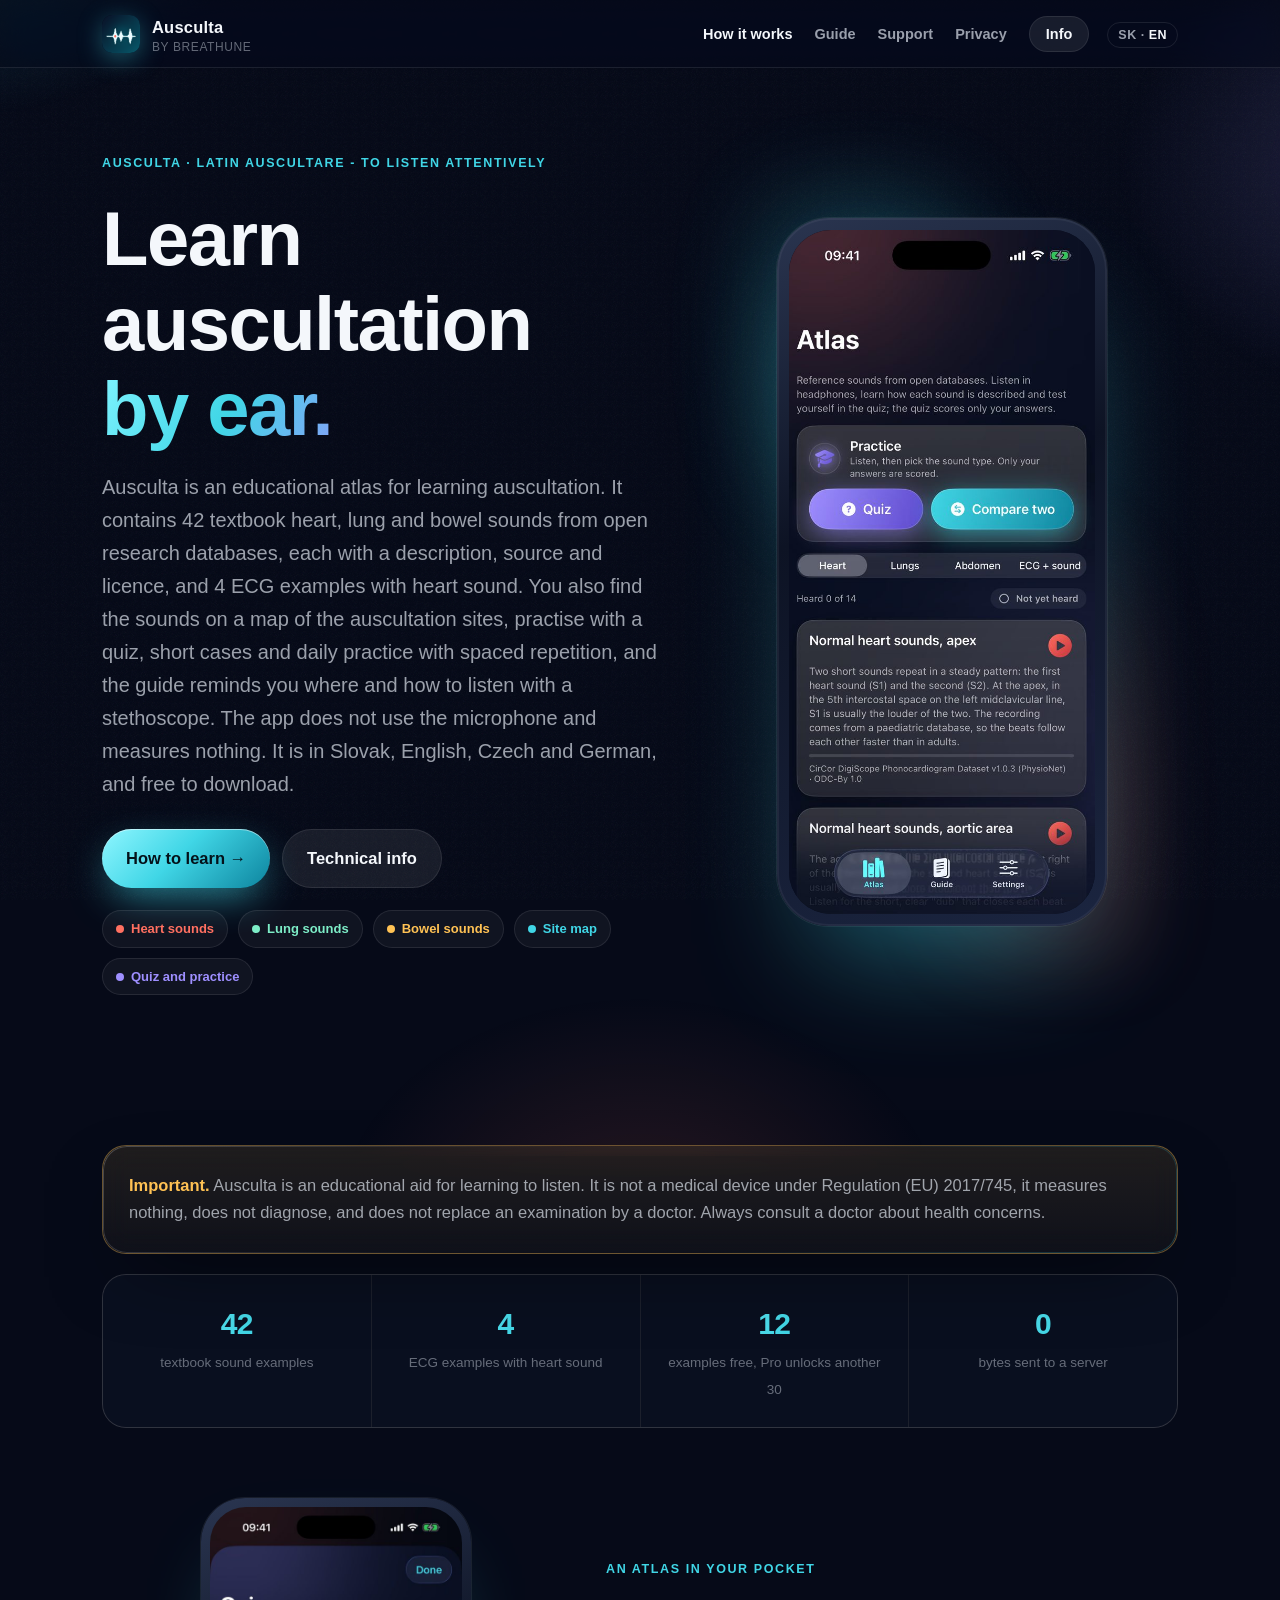
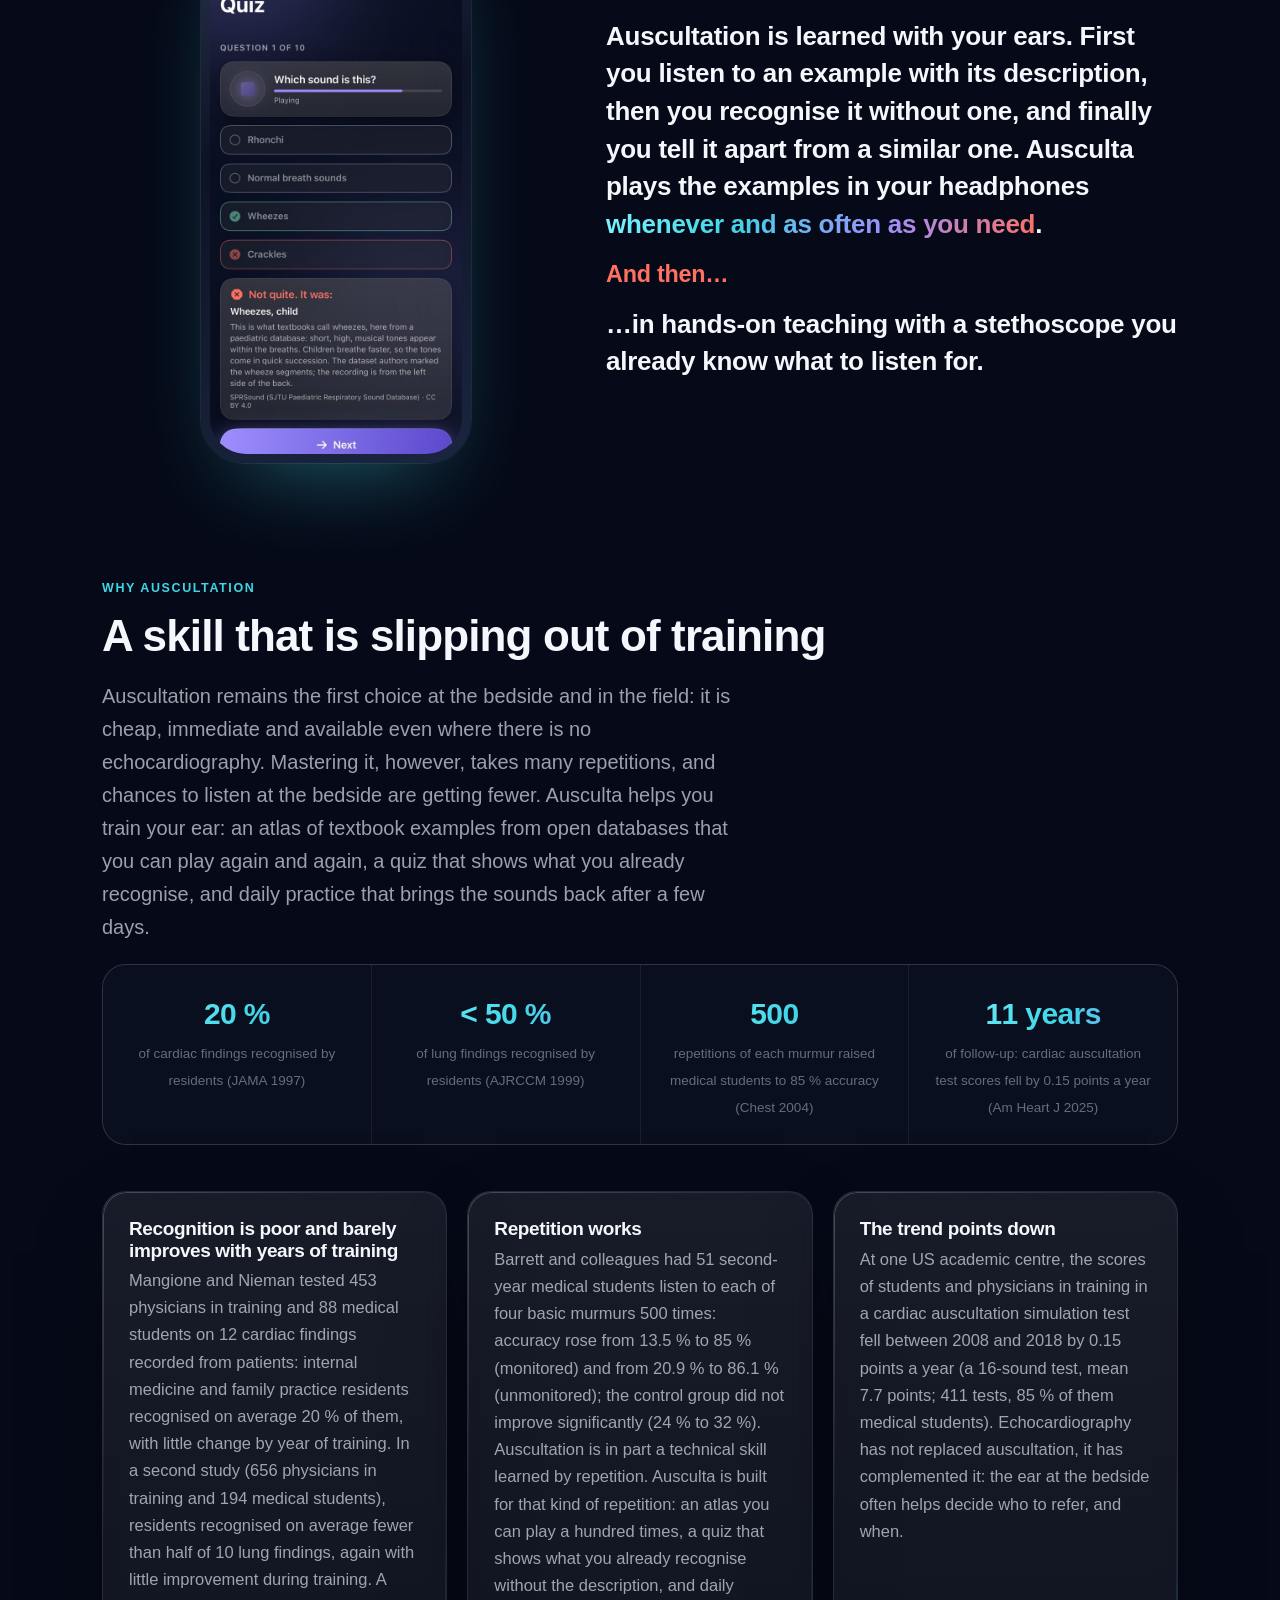
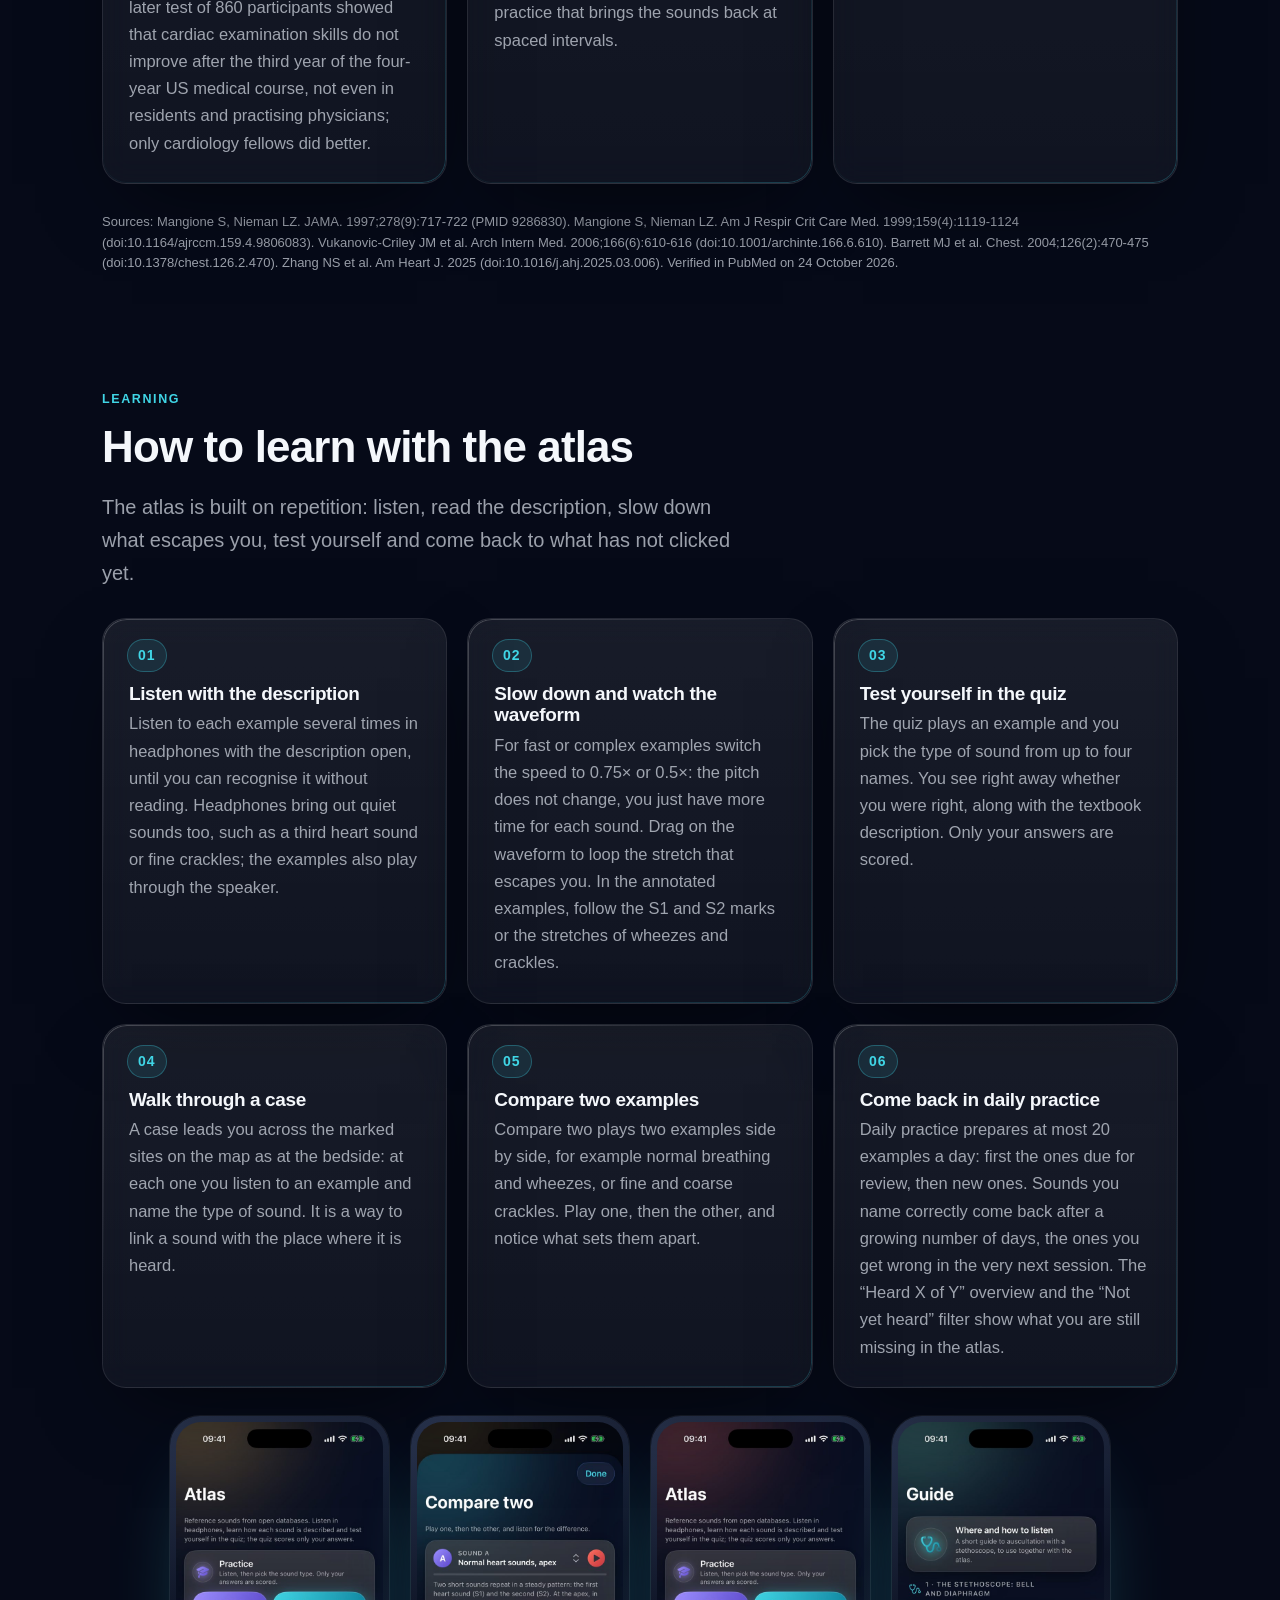
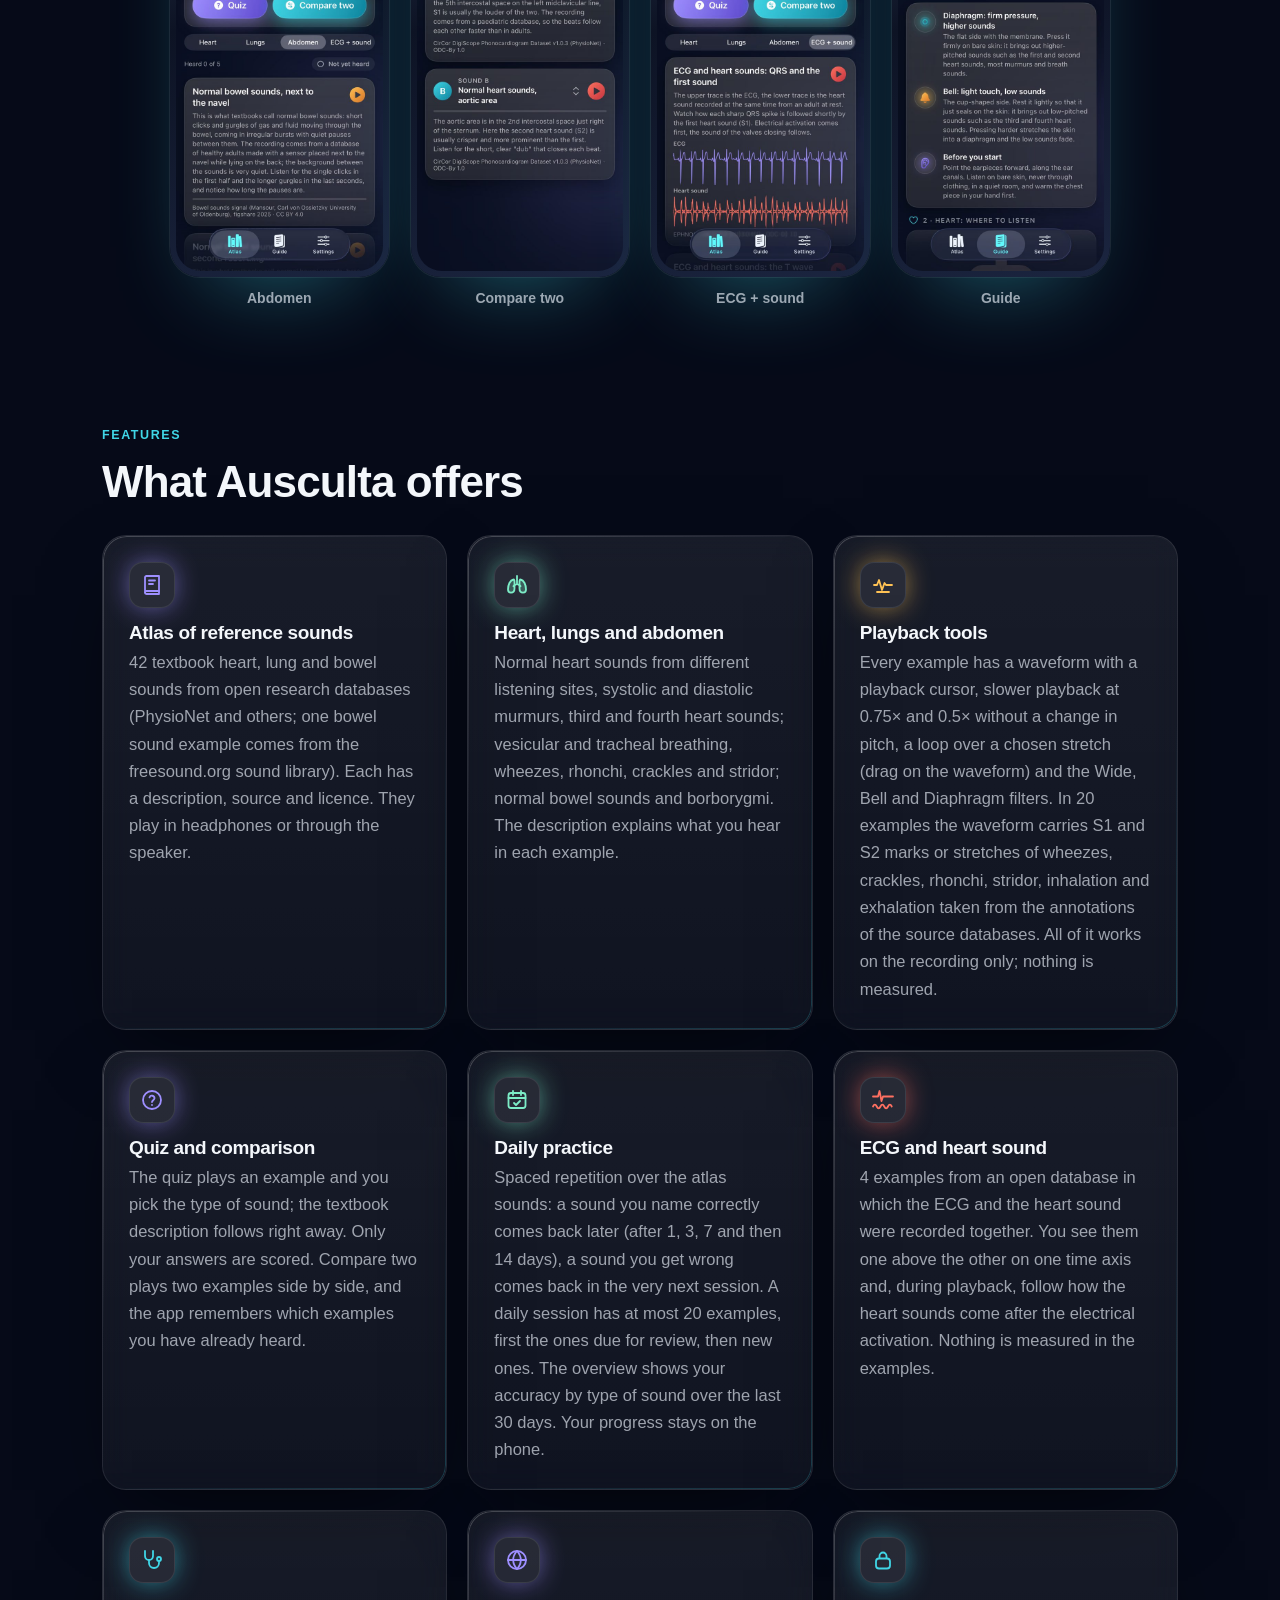
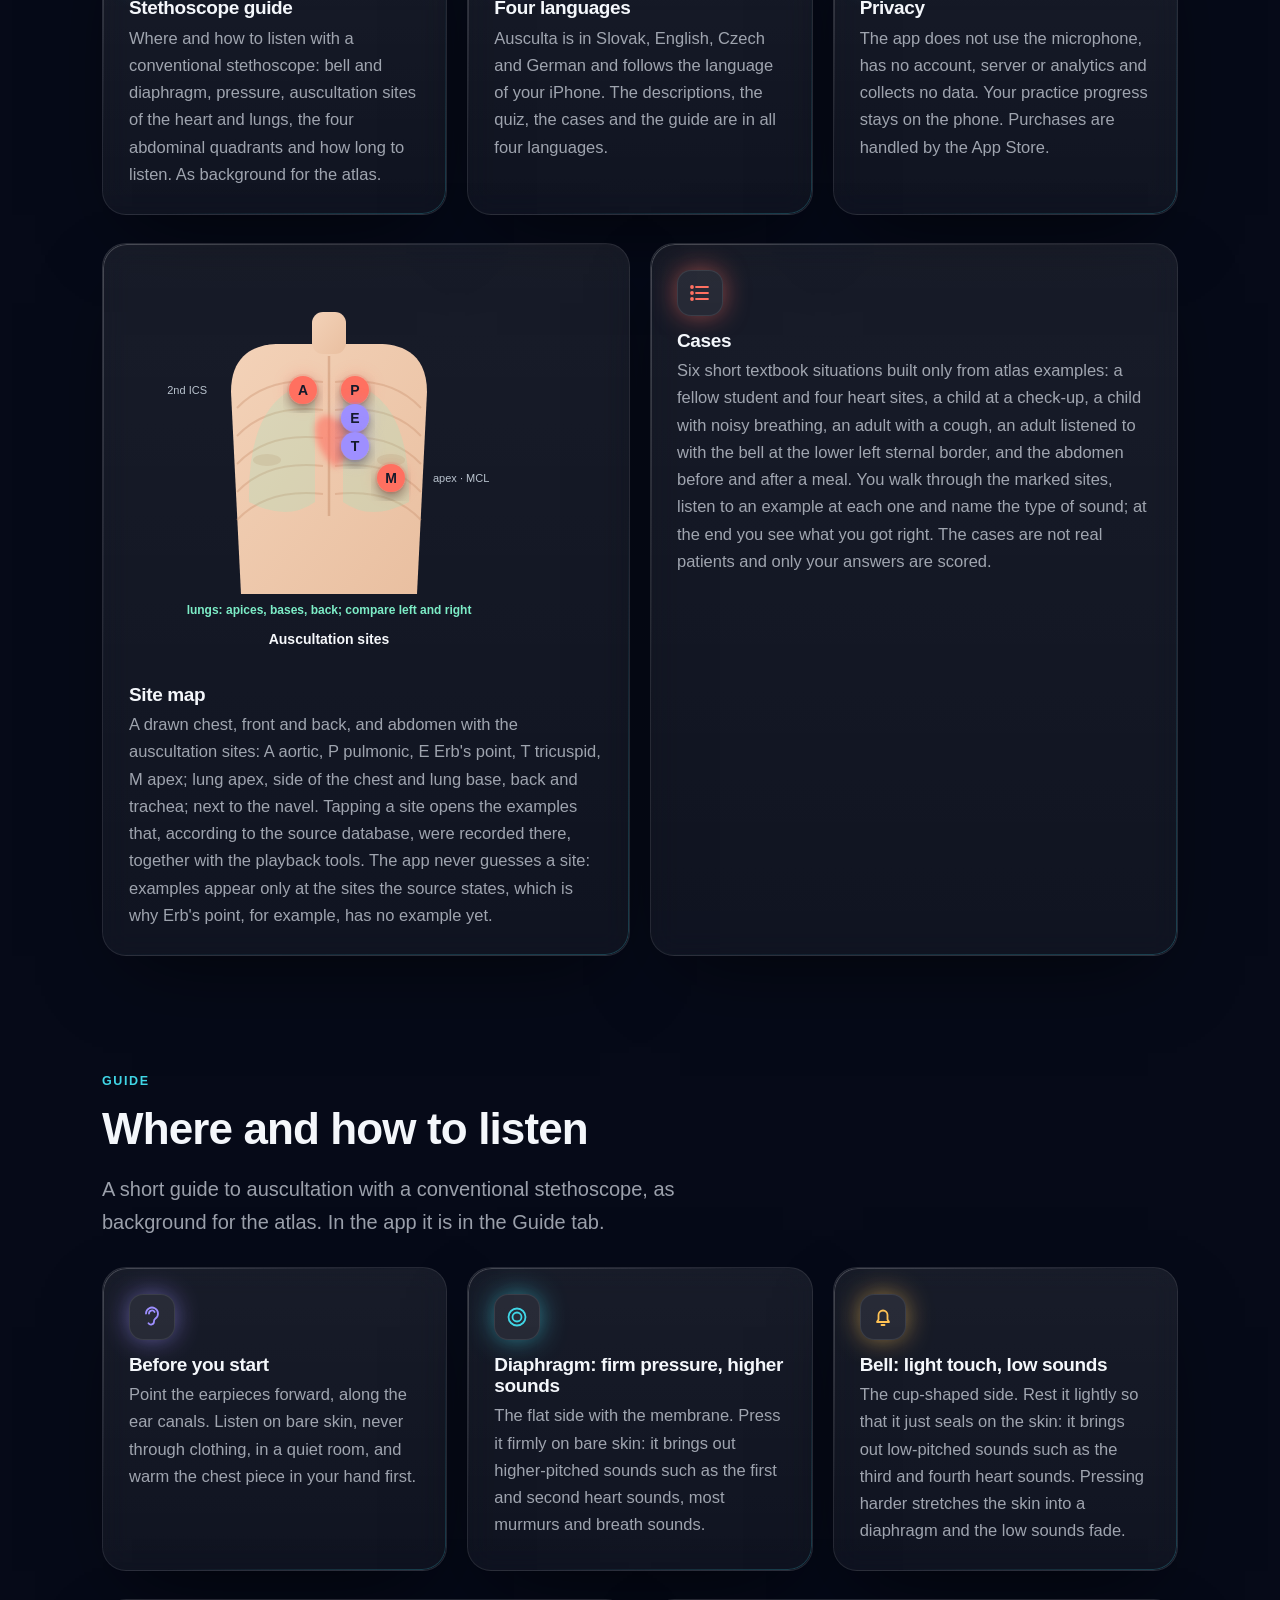
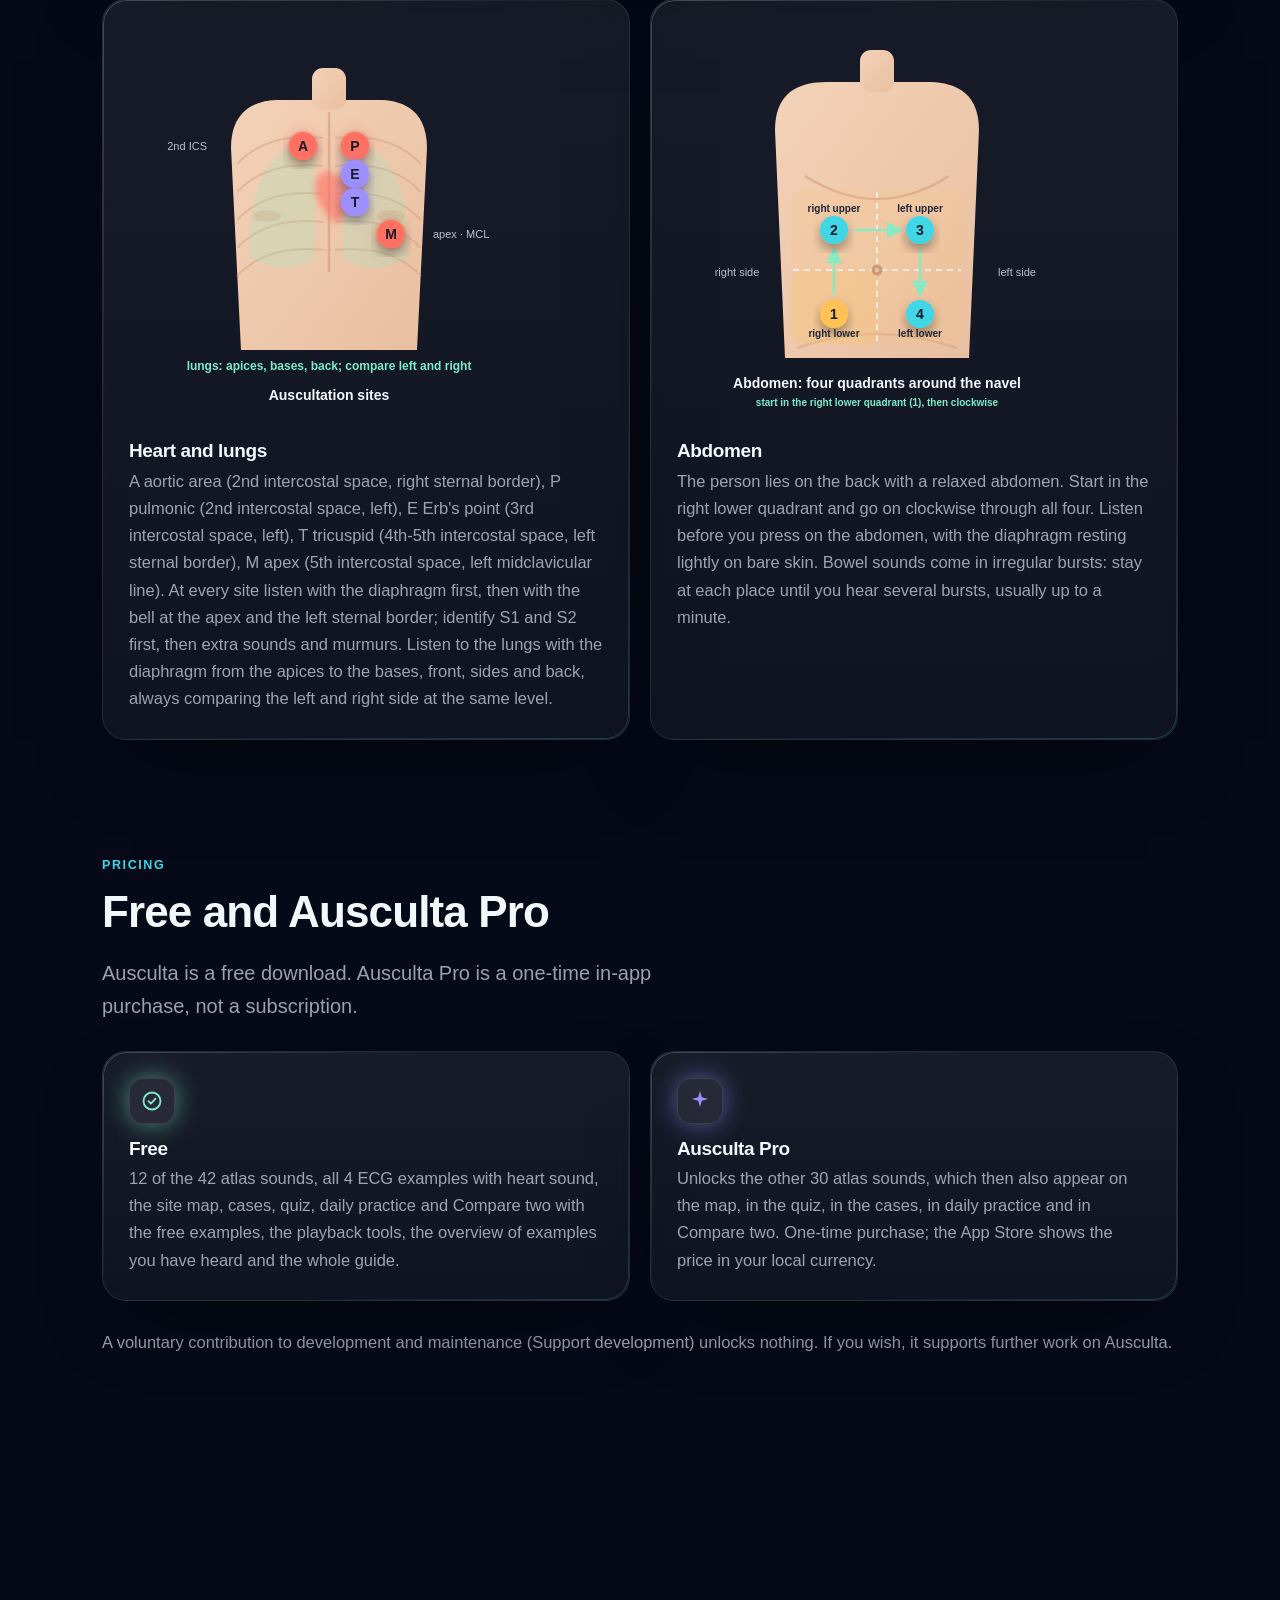
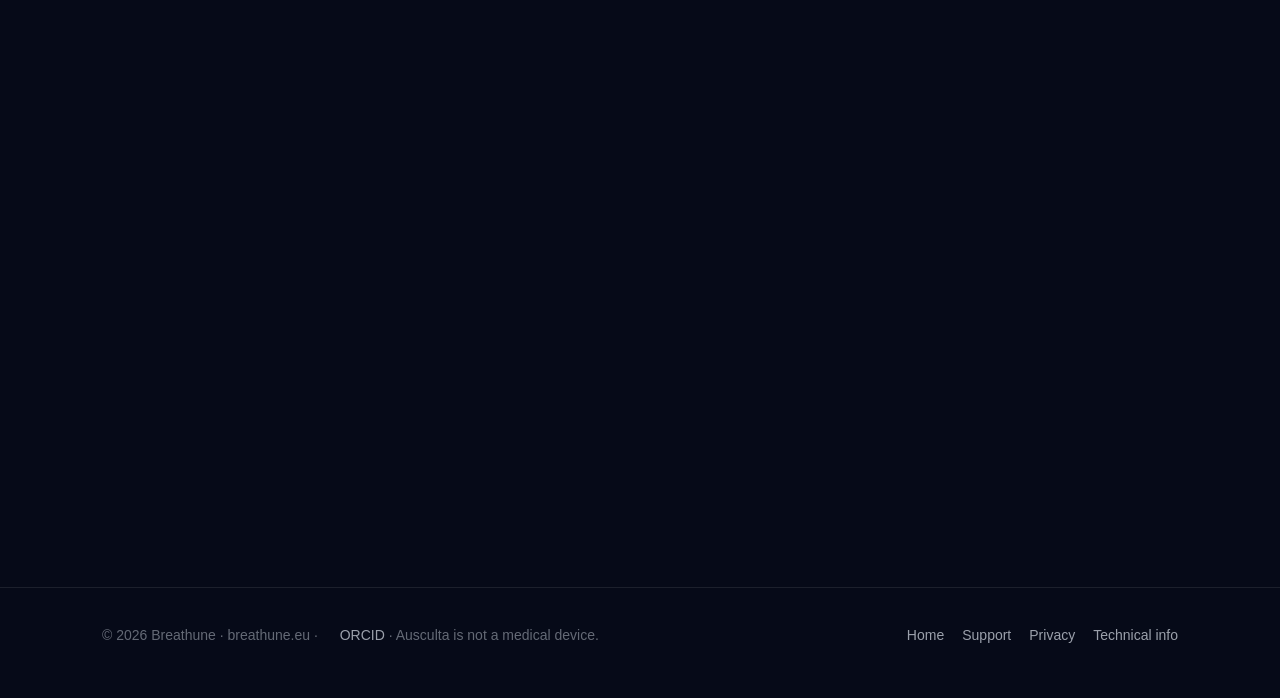
==== commit 23c0040f: "Písmo bez Google Fonts, absolútne jazykové odkazy, kanonické adresy, bezpečnostná politika" ====
--- a/en/index.html
+++ b/en/index.html
@@ -1,18 +1,17 @@
 <!doctype html>
 <html lang="en">
 <head>
-<meta charset="utf-8">
+<meta charset="utf-8"><meta http-equiv="Content-Security-Policy" content="default-src 'self'; script-src 'self'; style-src 'self' 'unsafe-inline'; img-src 'self' data:; font-src 'self' data:; media-src 'self'; connect-src 'self' https://abacus.jasoncameron.dev; object-src 'none'; base-uri 'self'; form-action 'none'; upgrade-insecure-requests"><meta name="referrer" content="strict-origin-when-cross-origin">
 <meta name="viewport" content="width=device-width,initial-scale=1,viewport-fit=cover">
+<link rel="canonical" href="https://dzanino.github.io/ausculta-web/en/">
 <title>Ausculta - Auscultation Atlas | Breathune</title>
 <meta name="description" content="Ausculta is an educational auscultation atlas: textbook heart, lung and bowel sounds from open databases, ECG examples with heart sound, a map of the auscultation sites, cases, a quiz, daily practice with spaced repetition and a stethoscope guide. It does not use the microphone and measures nothing. Not a medical device.">
 <meta name="theme-color" content="#060a18">
 <meta property="og:title" content="Ausculta - Auscultation Atlas | Breathune">
 <meta property="og:description" content="Ausculta is an educational auscultation atlas: textbook heart, lung and bowel sounds from open databases, ECG examples with heart sound, a map of the auscultation sites, cases, a quiz, daily practice with spaced repetition and a stethoscope guide. It does not use the microphone and measures nothing. Not a medical device.">
-<meta property="og:image" content="../assets/icon.png">
+<meta property="og:image" content="https://dzanino.github.io/ausculta-web/assets/icon.png">
 <link rel="icon" href="../assets/icon.png">
 <link rel="apple-touch-icon" href="../assets/icon.png">
-<link rel="preconnect" href="https://fonts.googleapis.com"><link rel="preconnect" href="https://fonts.gstatic.com" crossorigin>
-<link href="https://fonts.googleapis.com/css2?family=Inter:wght@400;500;600;700;800&display=swap" rel="stylesheet">
 <link rel="stylesheet" href="../assets/style.css">
 
 <link rel="me" href="https://orcid.org/0000-0002-4690-0317">
@@ -67,7 +66,7 @@
  ]
 }
 </script>
-<link rel="alternate" hreflang="sk" href="../index.html"><link rel="alternate" hreflang="en" href="../en/index.html">
+<link rel="alternate" hreflang="sk" href="https://dzanino.github.io/ausculta-web/"><link rel="alternate" hreflang="en" href="https://dzanino.github.io/ausculta-web/en/">
 </head>
 <body>
 <header class="nav"><div class="wrap">
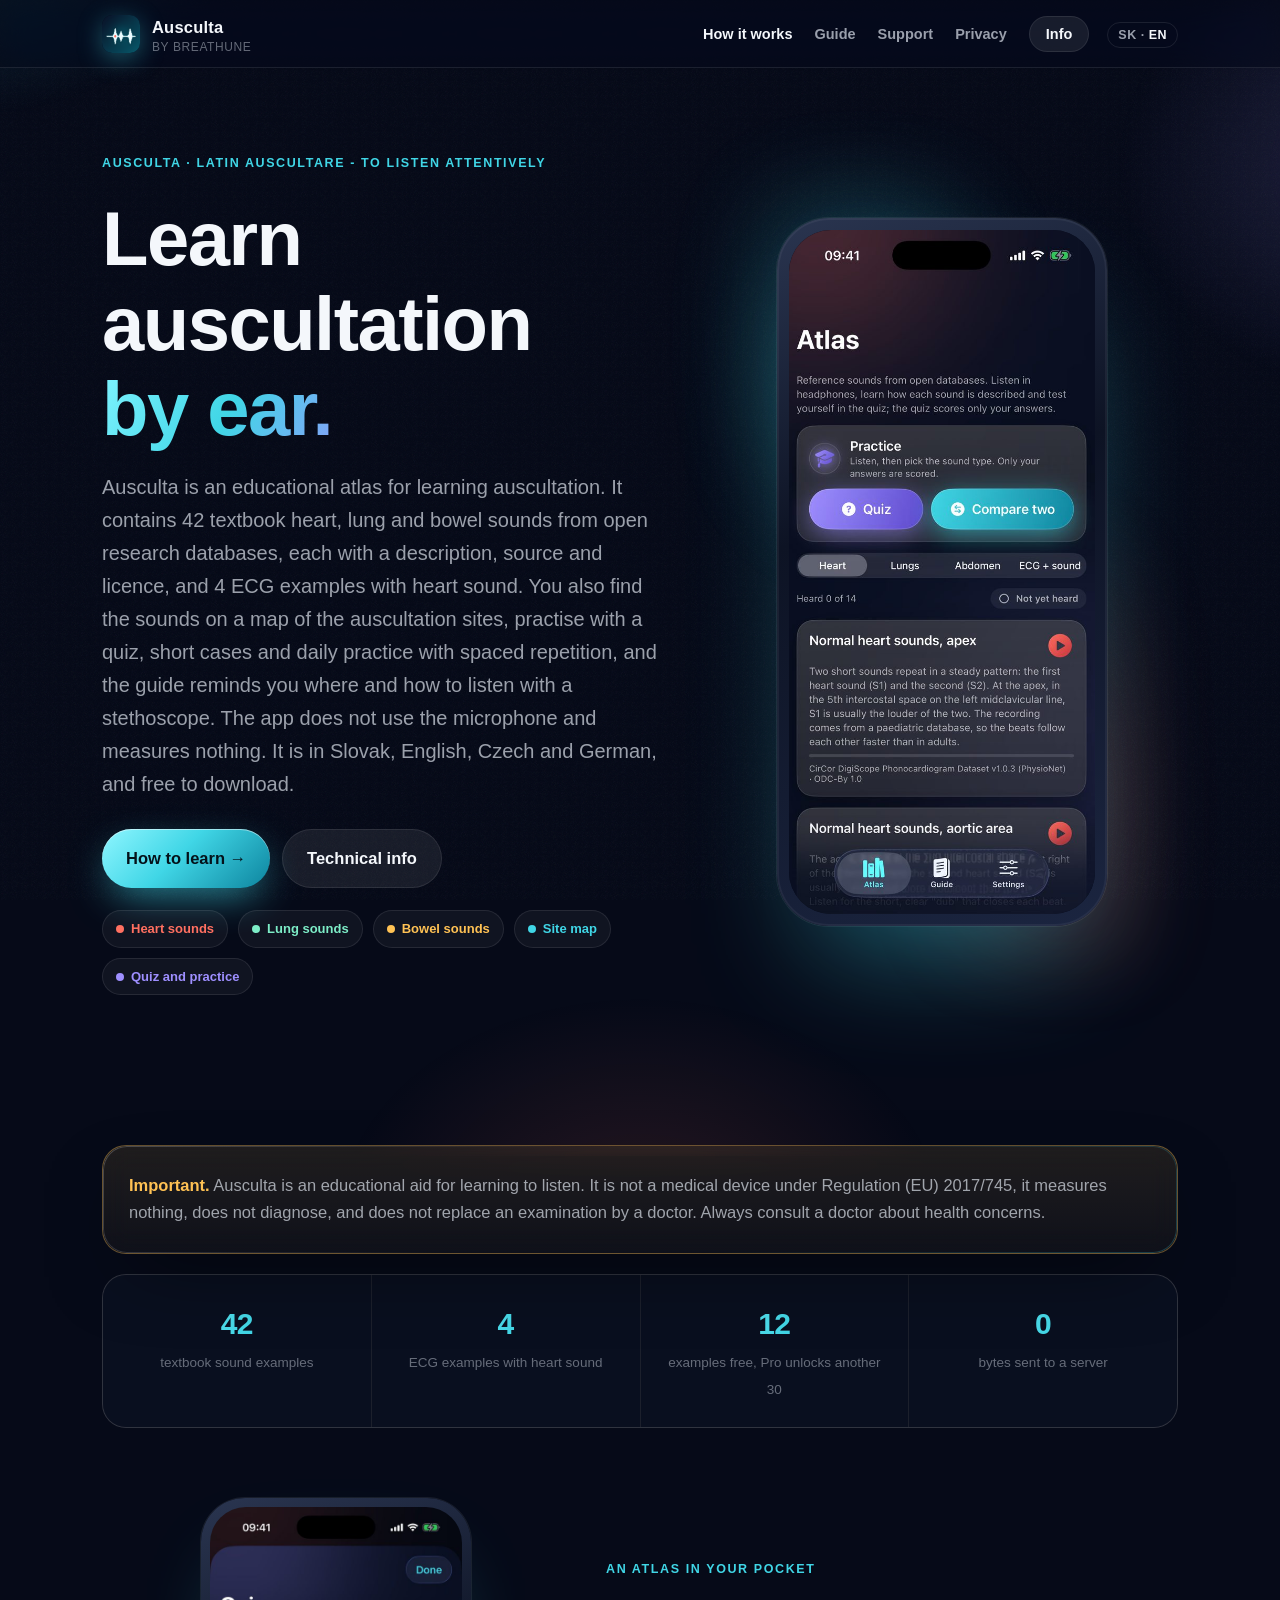
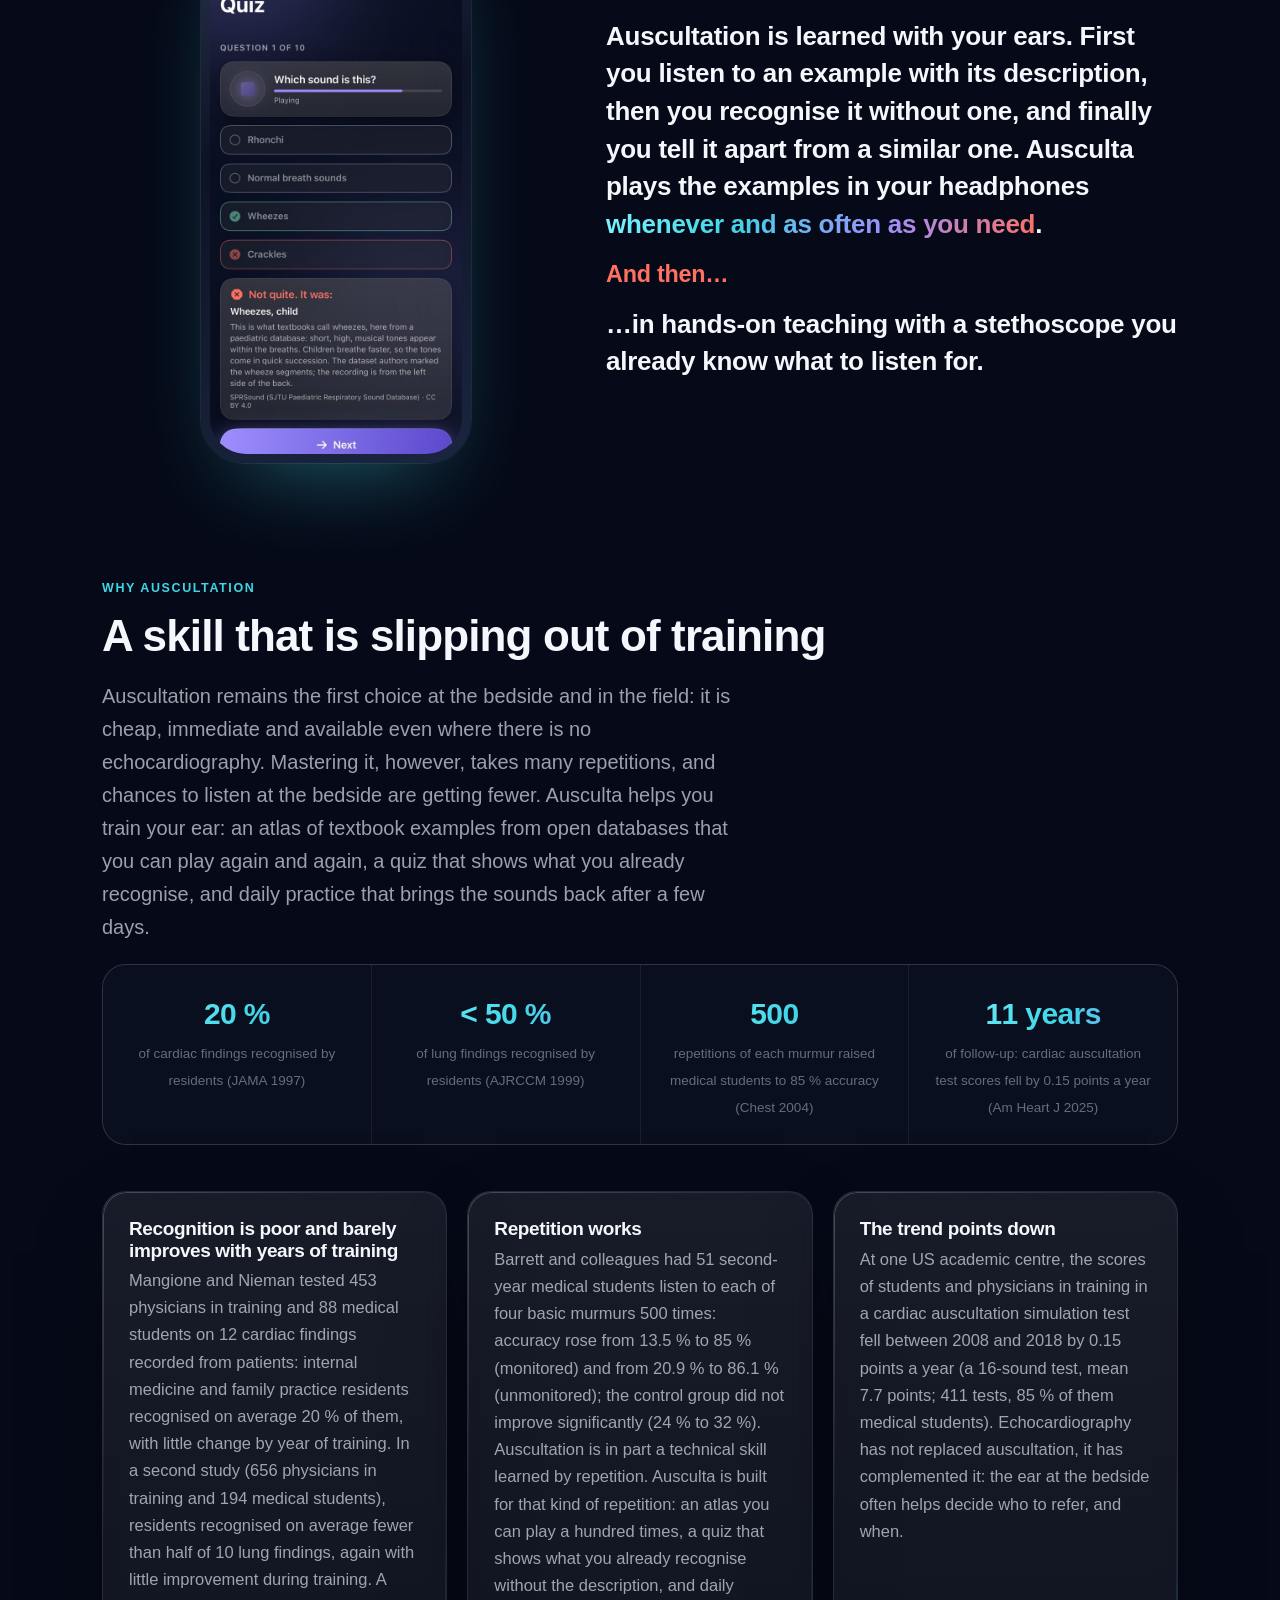
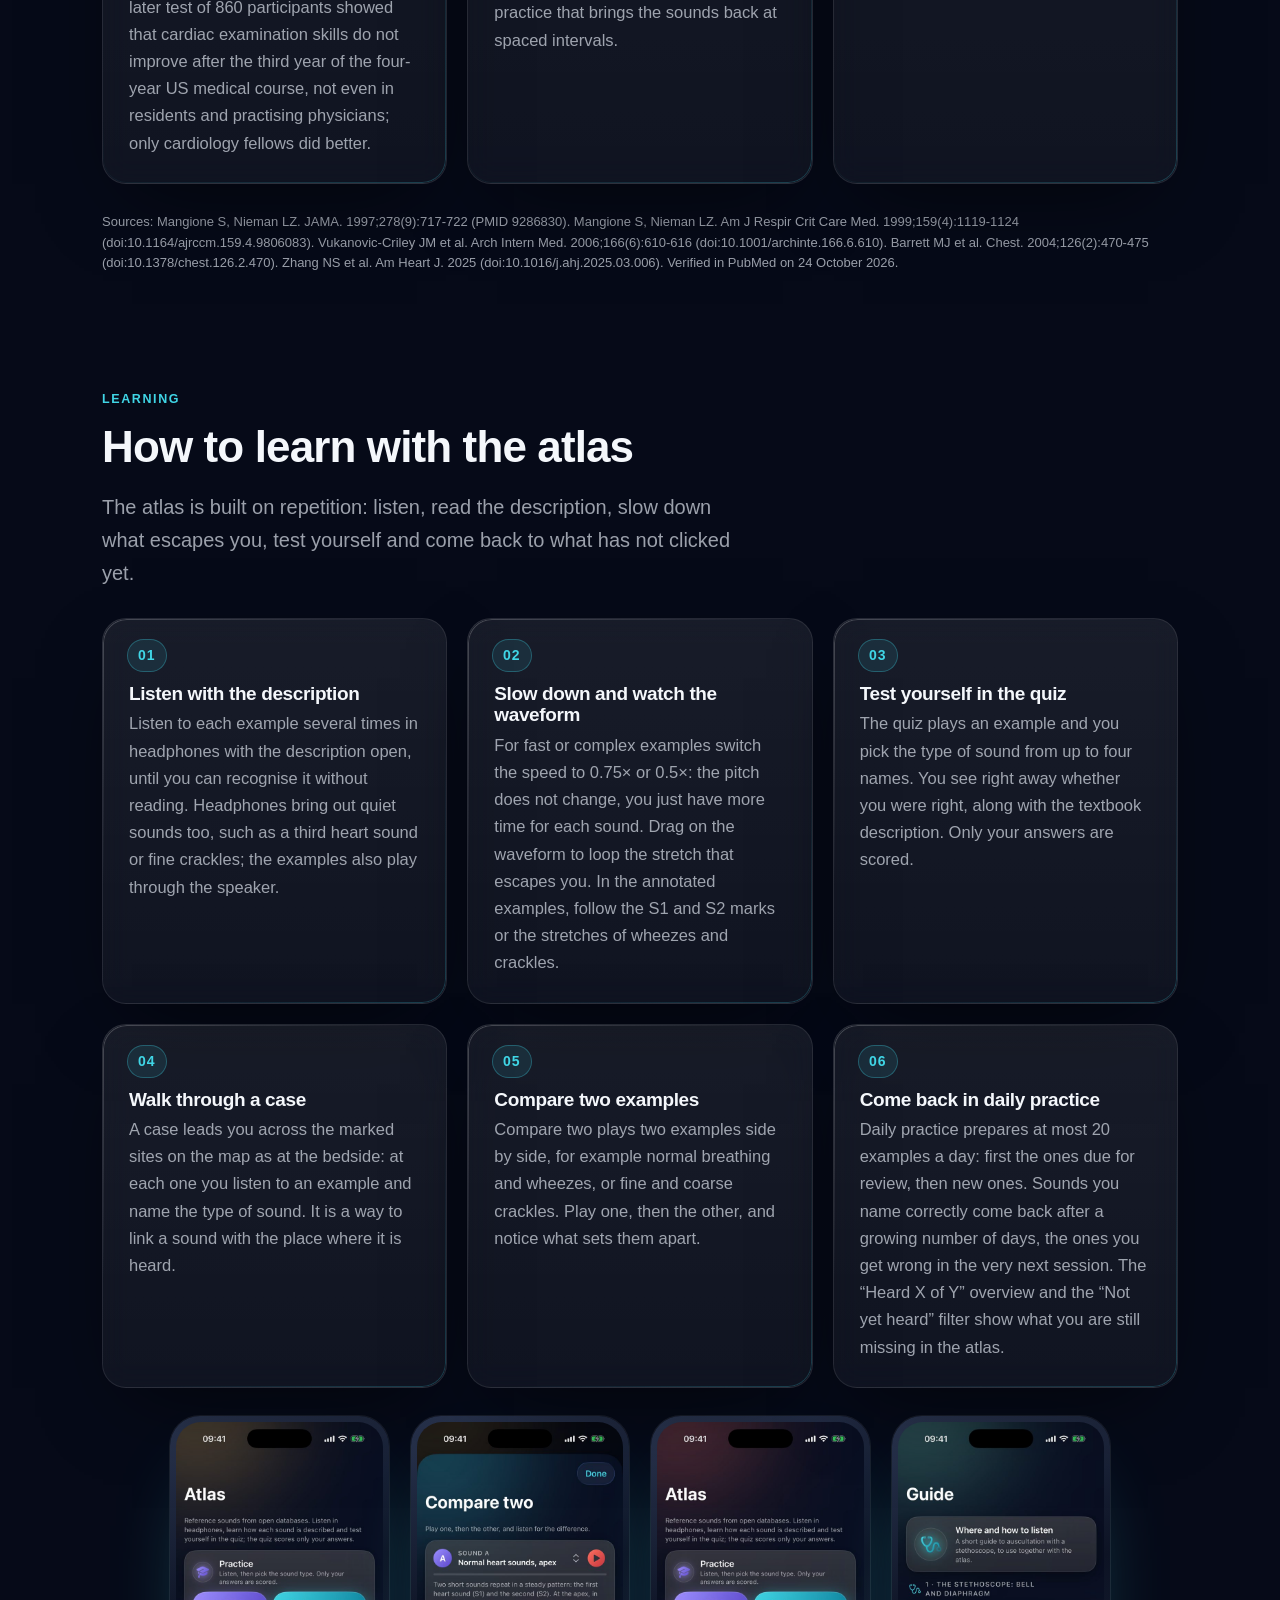
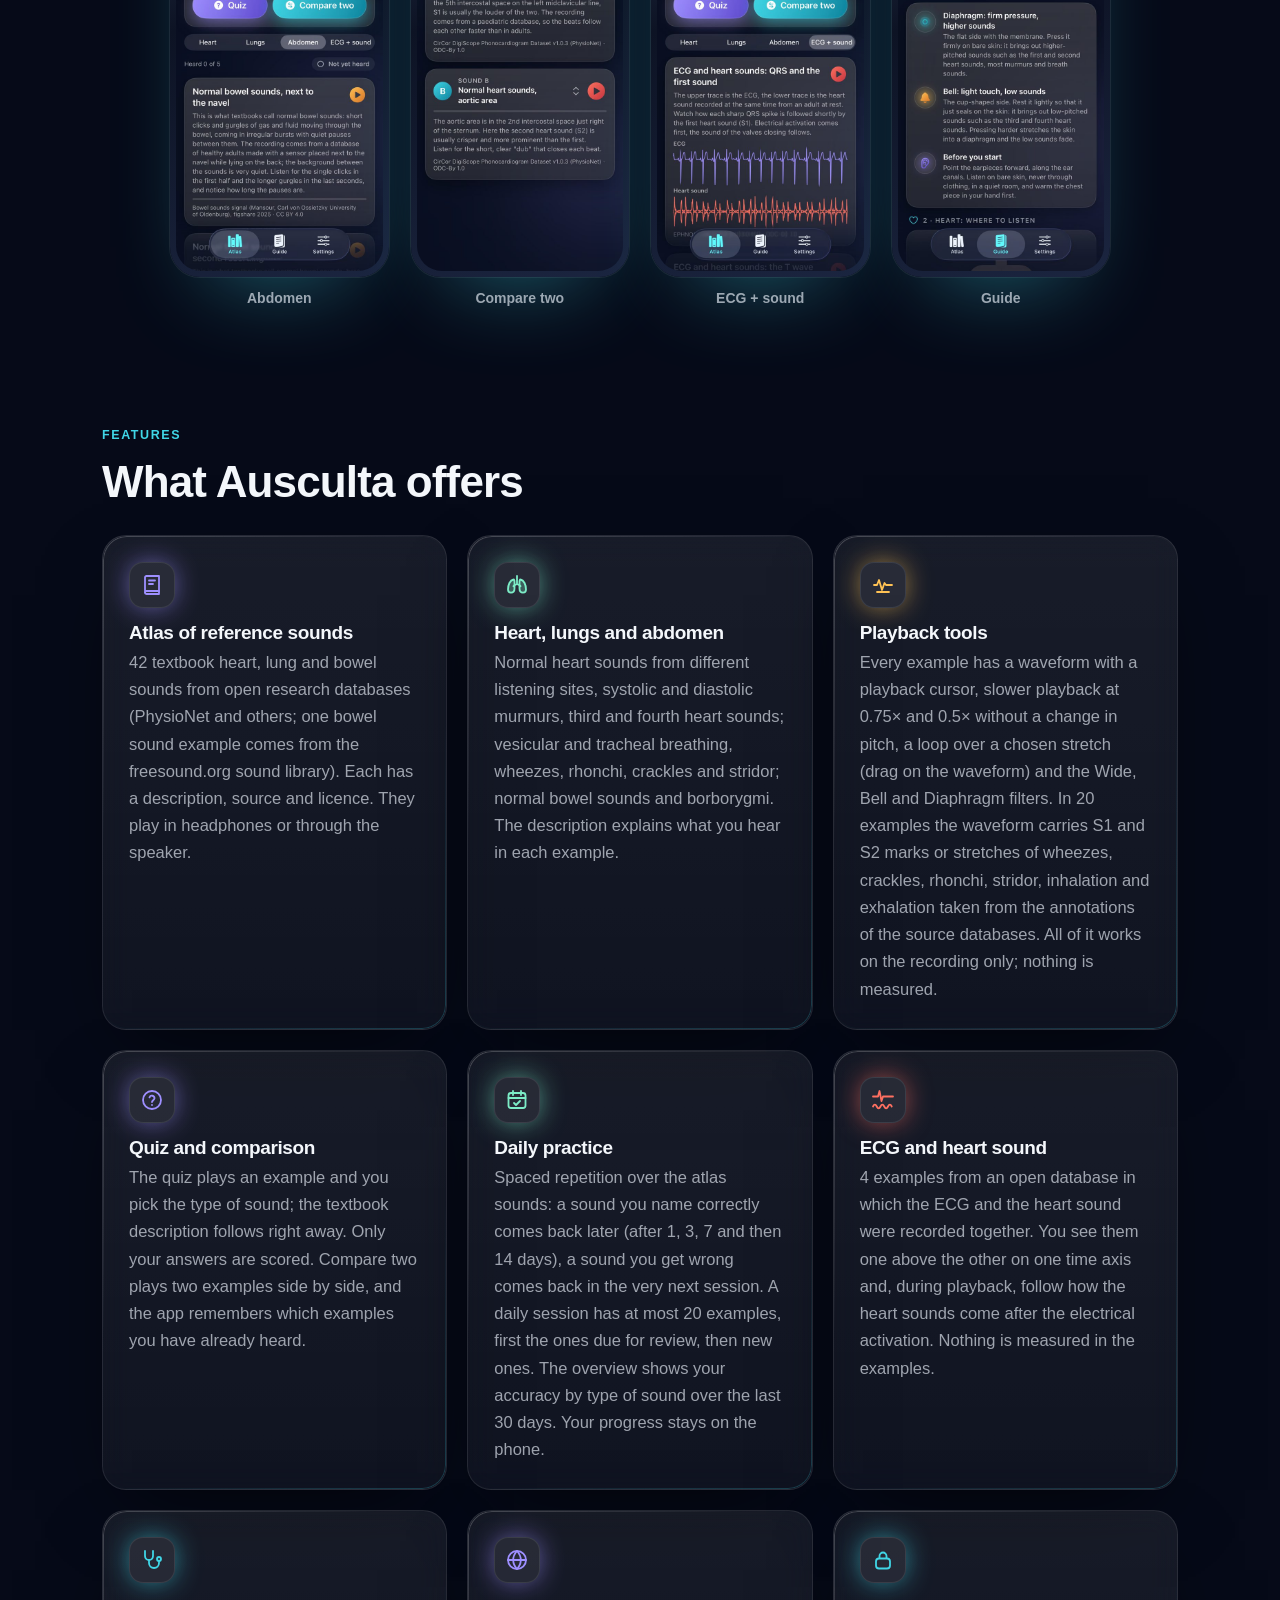
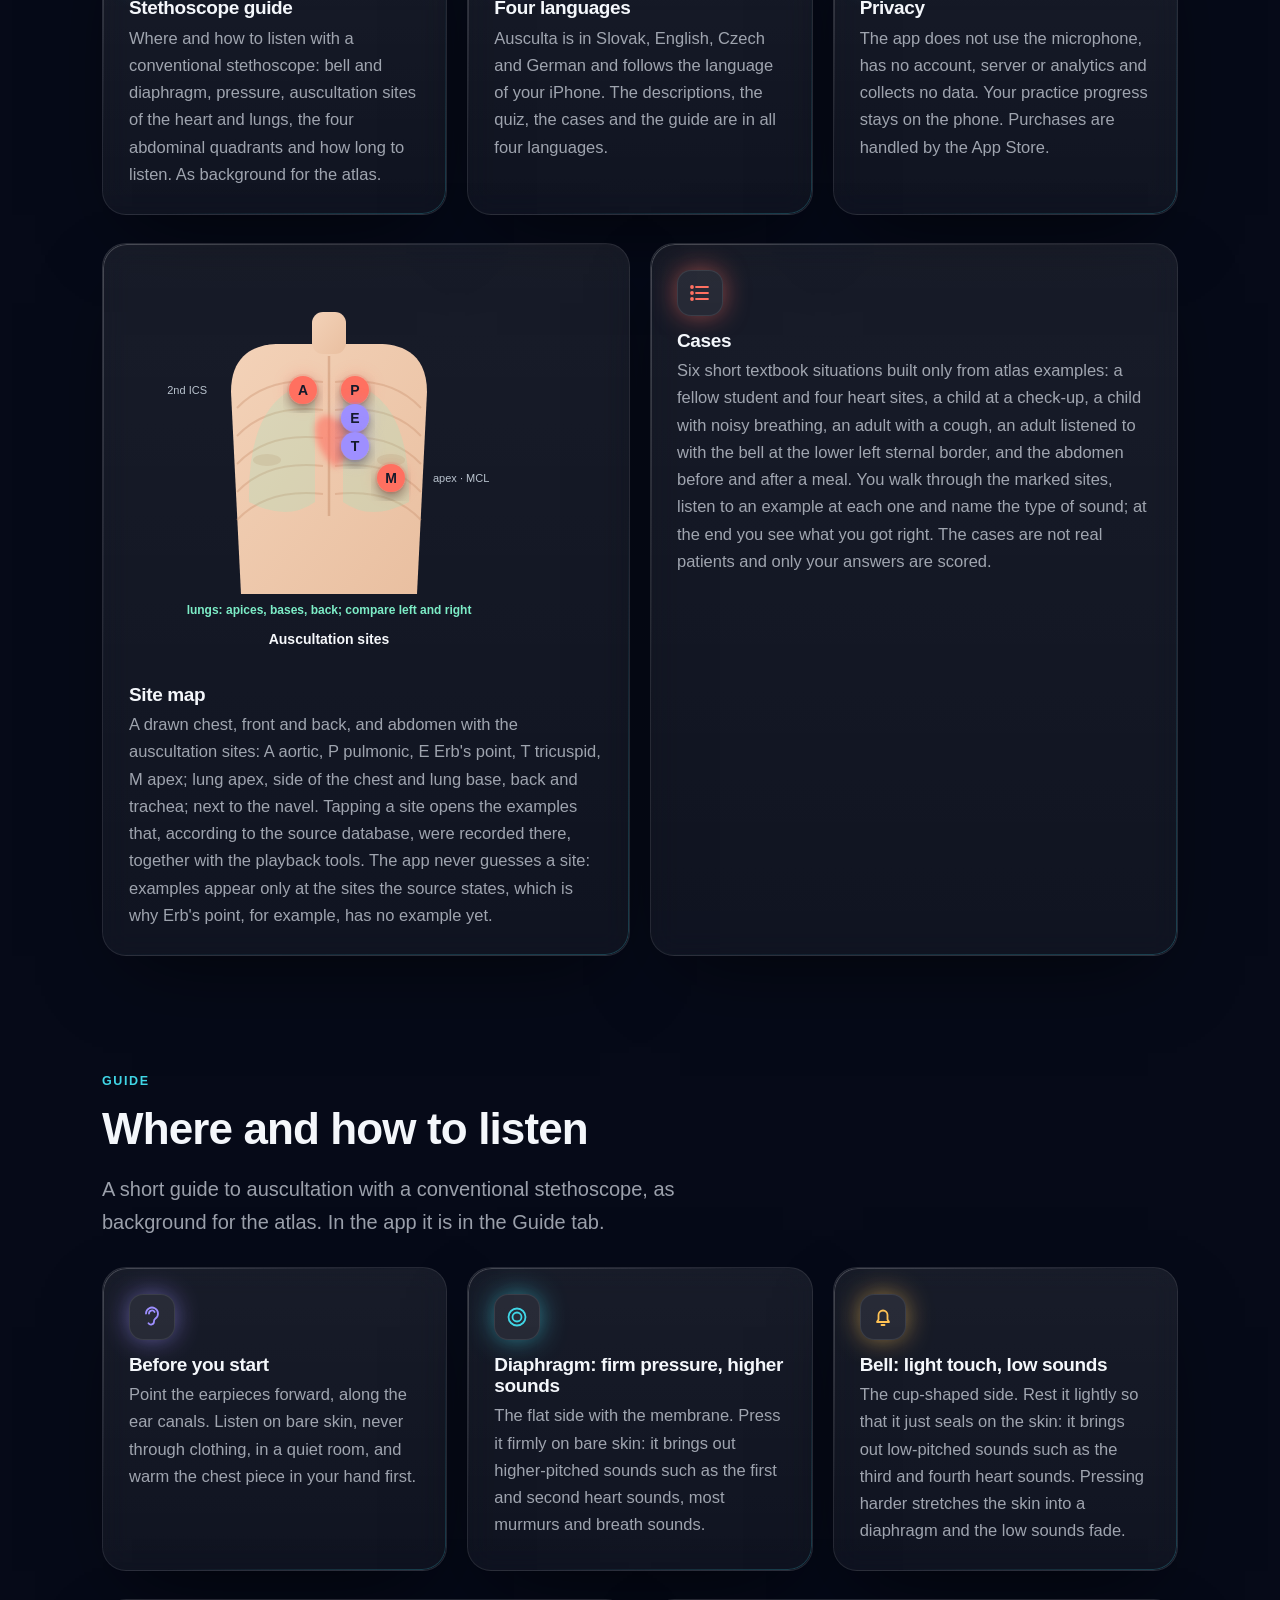
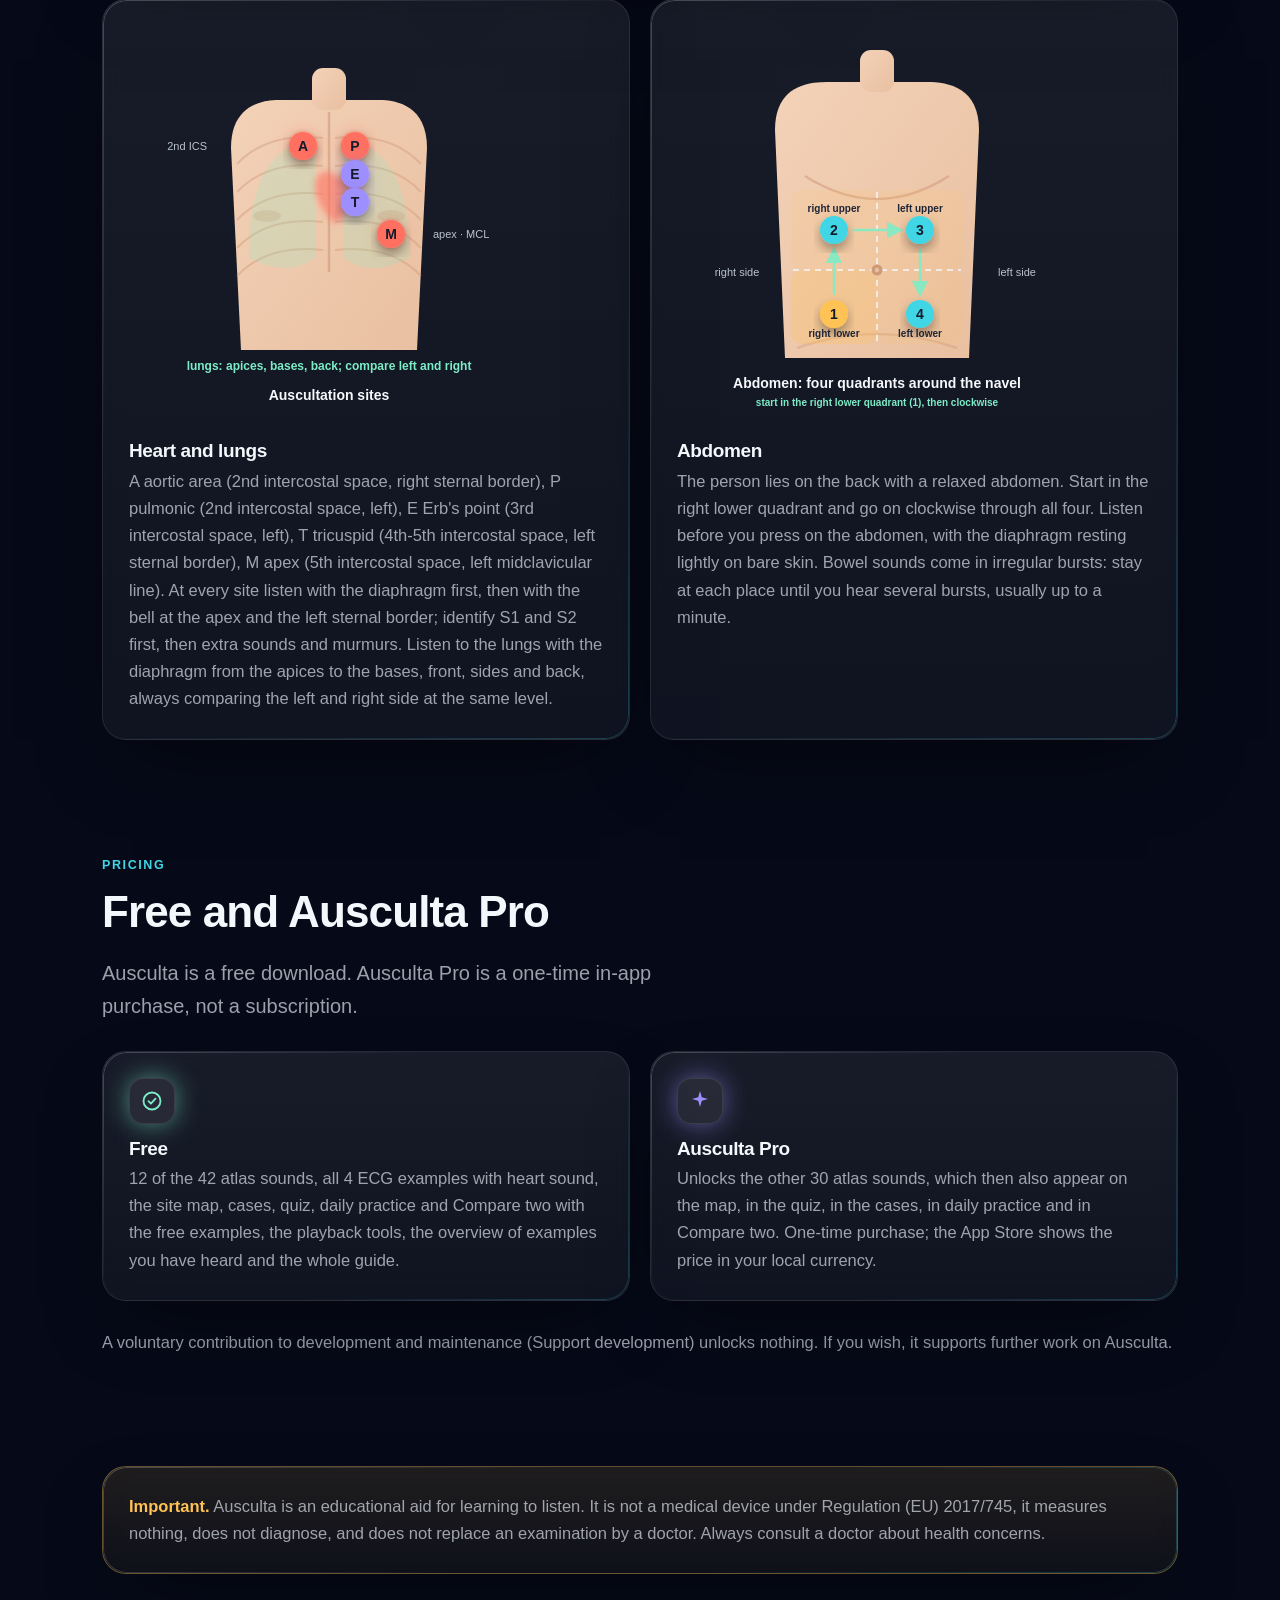
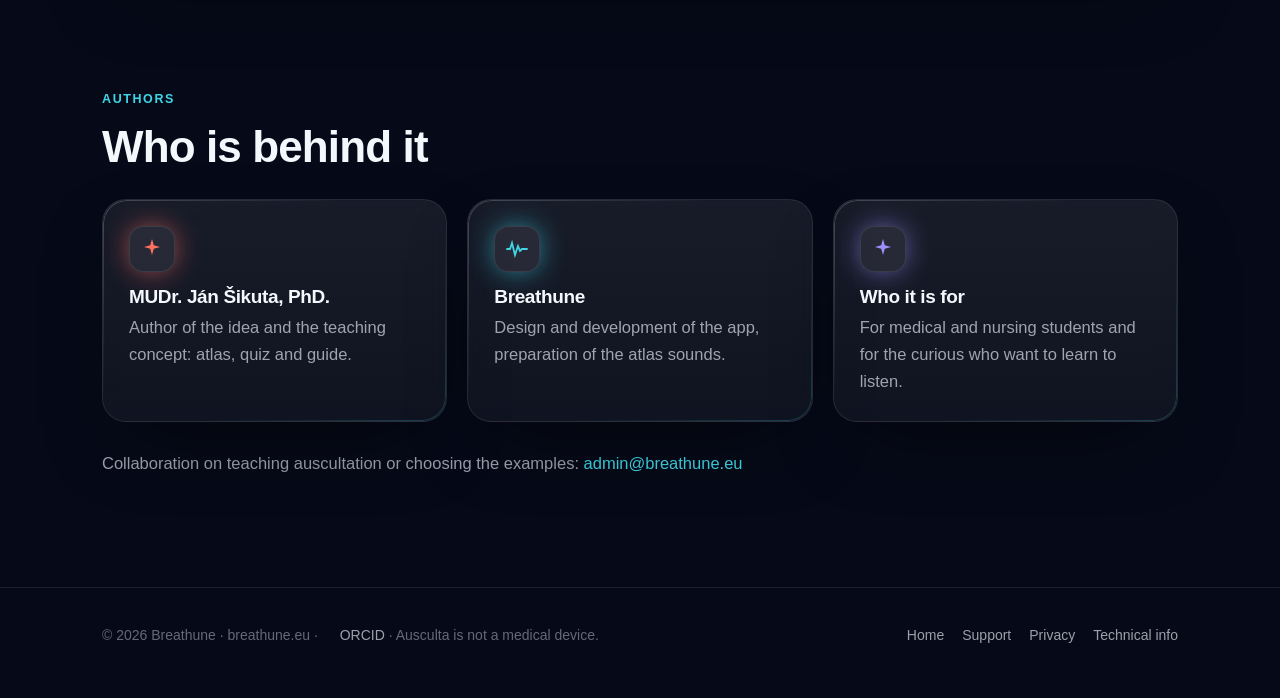
==== commit 8b9367b0: "Verzia 2.2.1 v citácii a údajoch o appke" ====
--- a/en/index.html
+++ b/en/index.html
@@ -15,6 +15,7 @@
 <link rel="stylesheet" href="../assets/style.css">
 
 <link rel="me" href="https://orcid.org/0000-0002-4690-0317">
+<link rel="alternate" hreflang="sk" href="https://dzanino.github.io/ausculta-web/"><link rel="alternate" hreflang="en" href="https://dzanino.github.io/ausculta-web/en/">
 <script type="application/ld+json" id="ld-ausculta">
 {
  "@context": "https://schema.org",
@@ -26,7 +27,7 @@
    "applicationCategory": "EducationalApplication",
    "applicationSubCategory": "Medical education",
    "operatingSystem": "iOS",
-   "softwareVersion": "2.2",
+   "softwareVersion": "2.2.1",
    "url": "https://dzanino.github.io/ausculta-web/",
    "downloadUrl": "https://apps.apple.com/app/id6819630118",
    "inLanguage": [
@@ -59,14 +60,12 @@
    "email": "admin@breathune.eu",
    "sameAs": [
     "https://orcid.org/0000-0002-4690-0317",
-    "https://forensika.eu/",
     "https://breathune.eu/"
    ]
   }
  ]
 }
 </script>
-<link rel="alternate" hreflang="sk" href="https://dzanino.github.io/ausculta-web/"><link rel="alternate" hreflang="en" href="https://dzanino.github.io/ausculta-web/en/">
 </head>
 <body>
 <header class="nav"><div class="wrap">
